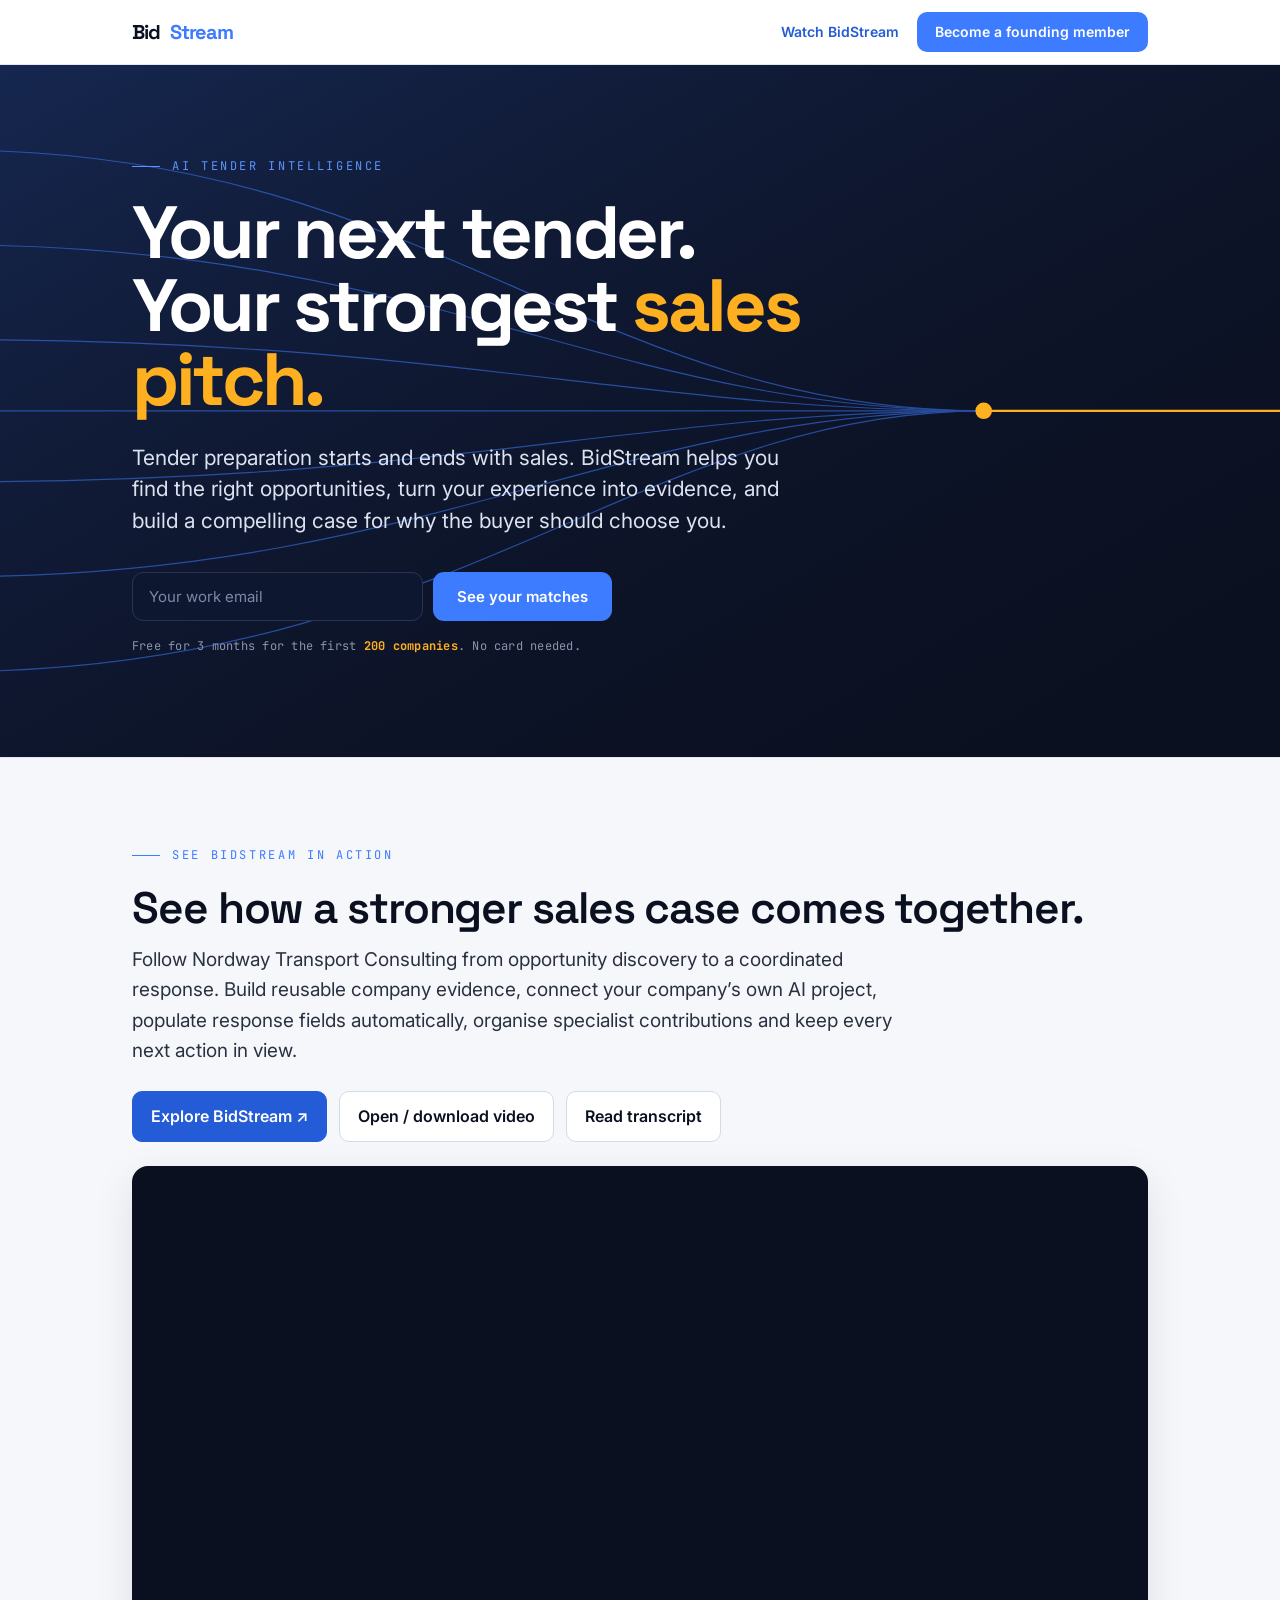
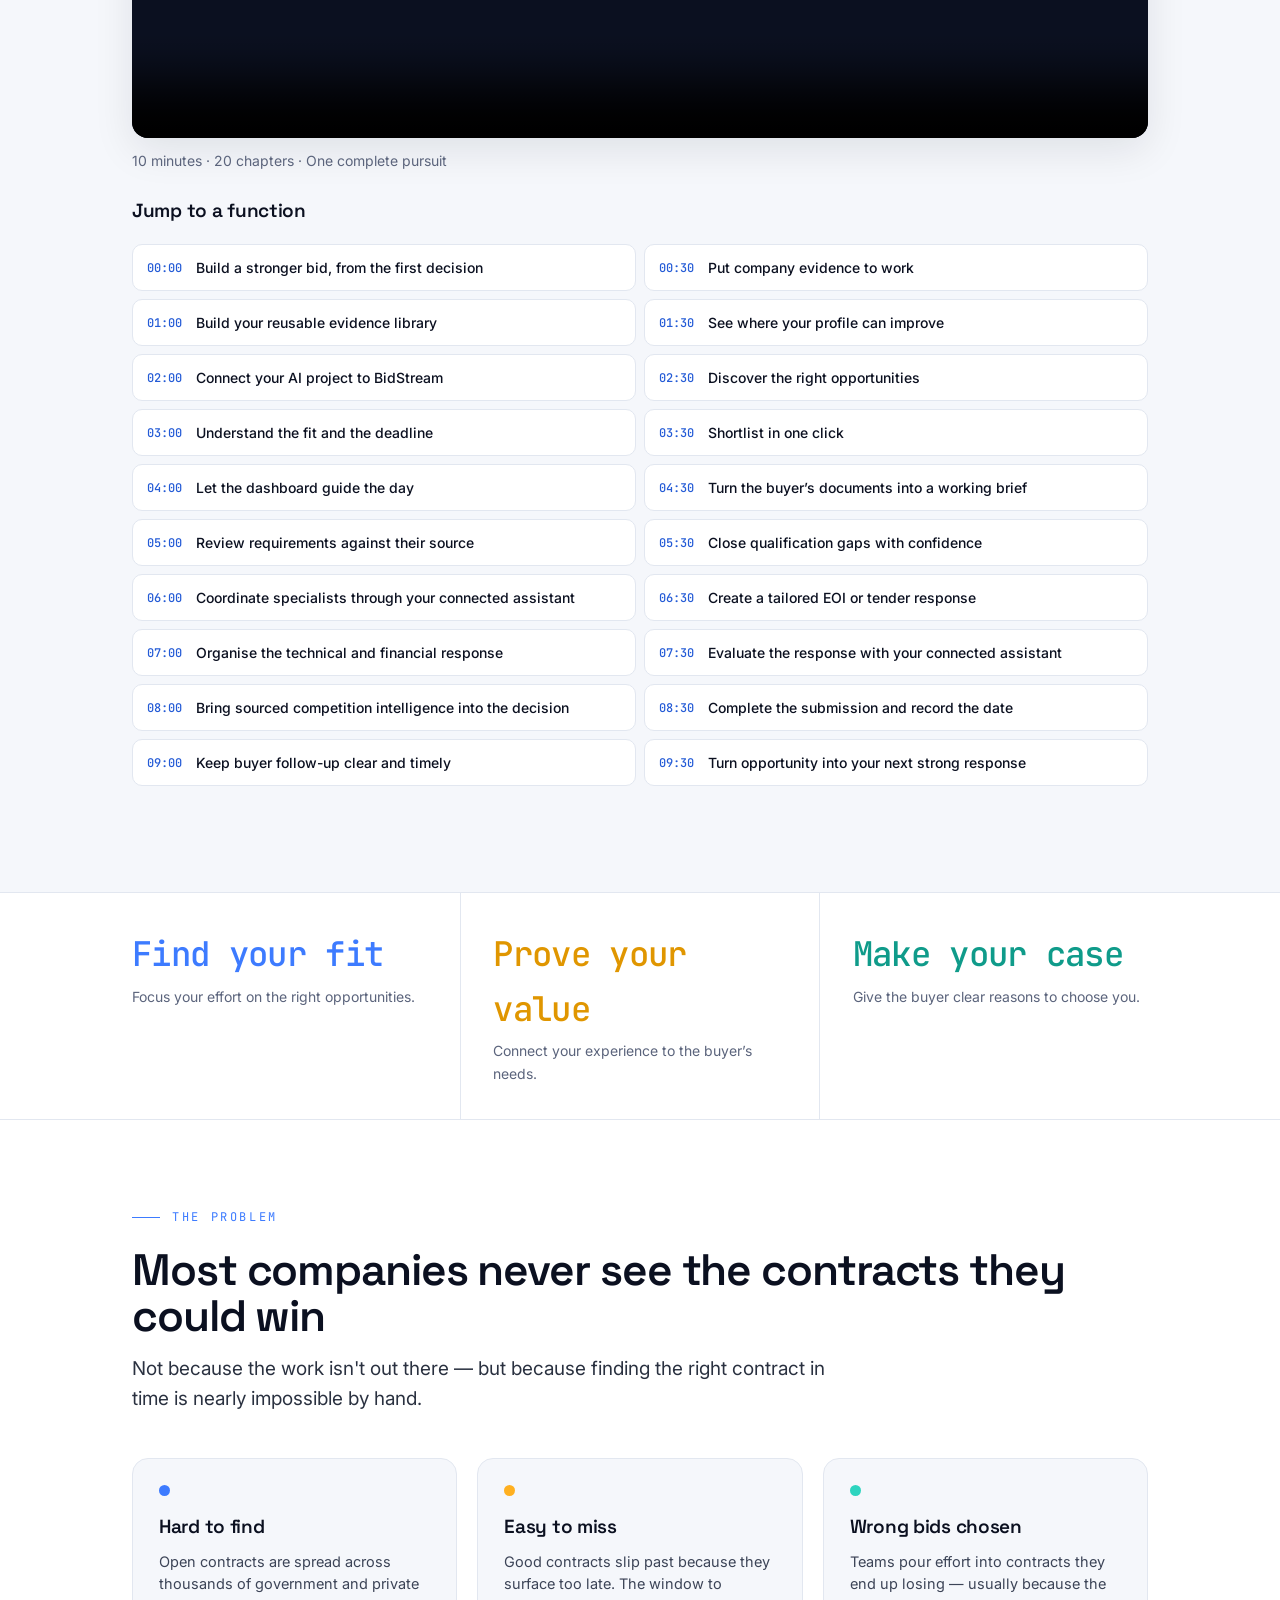
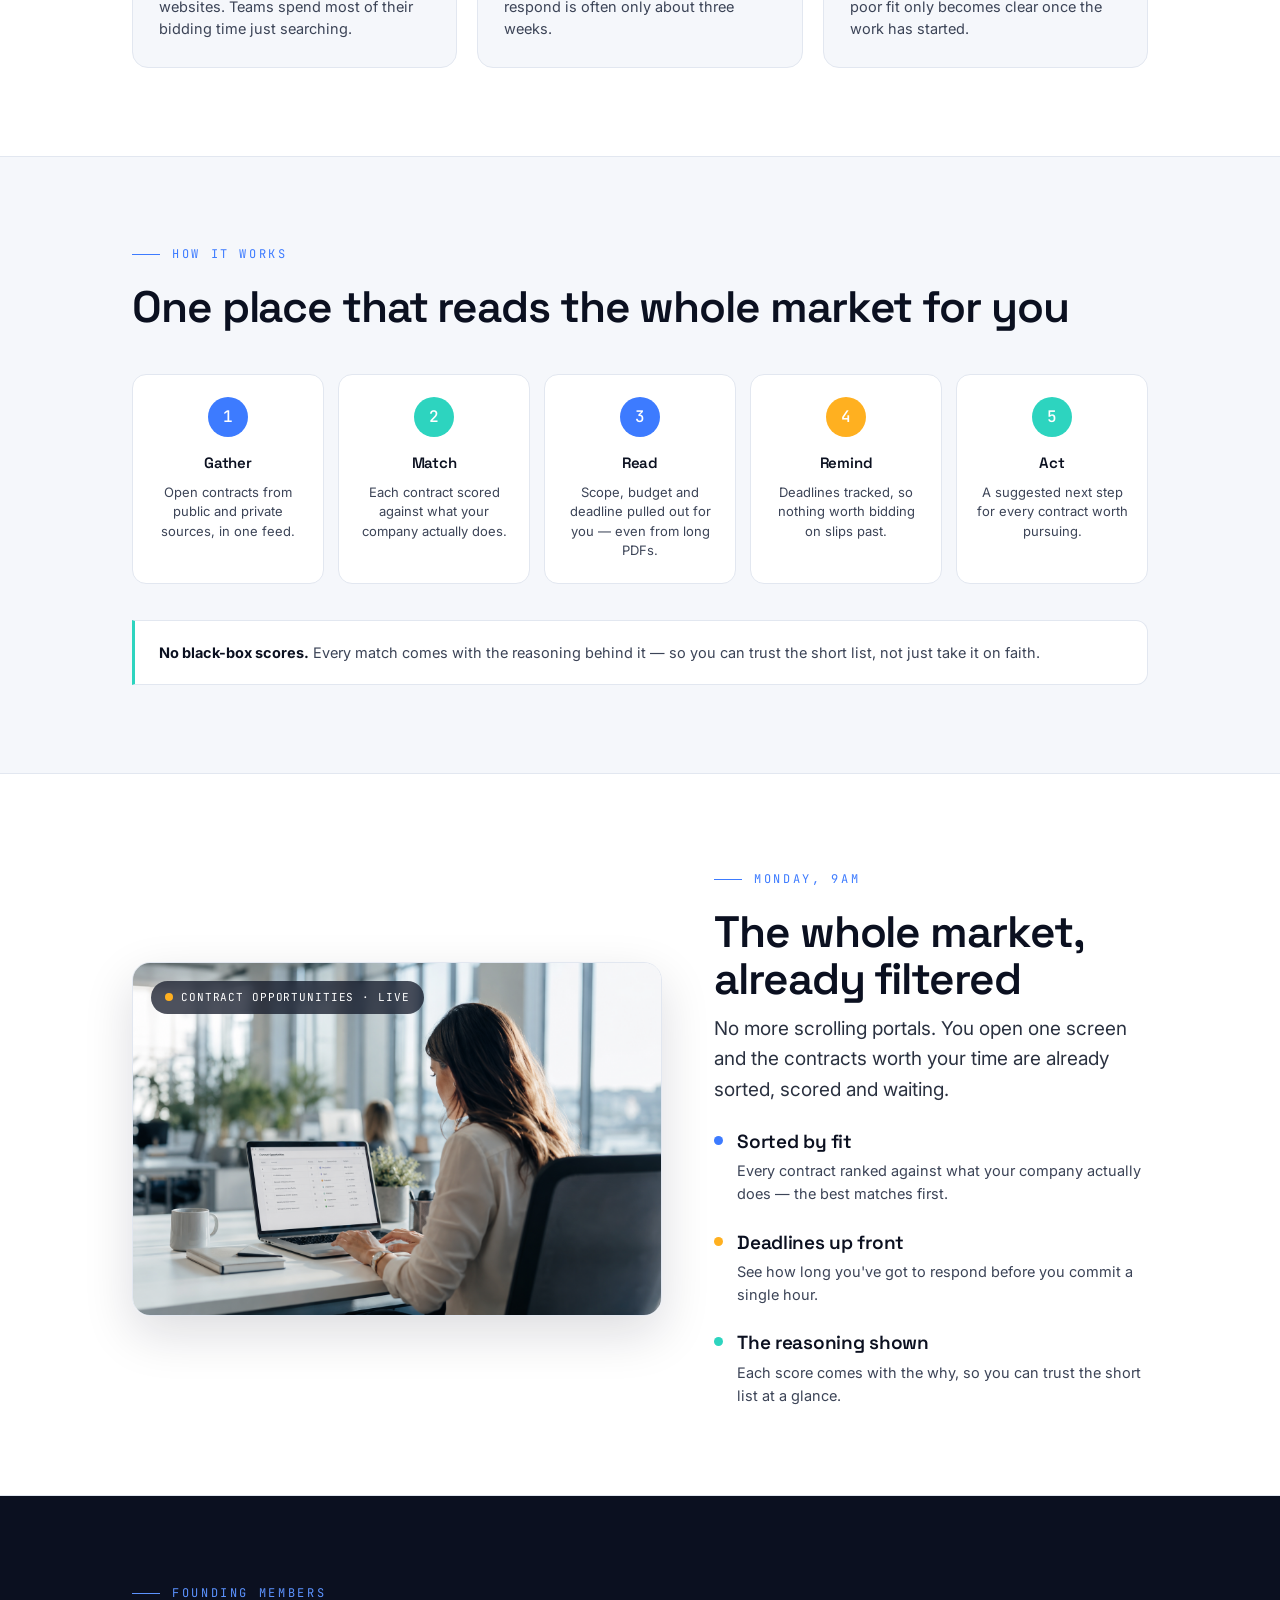
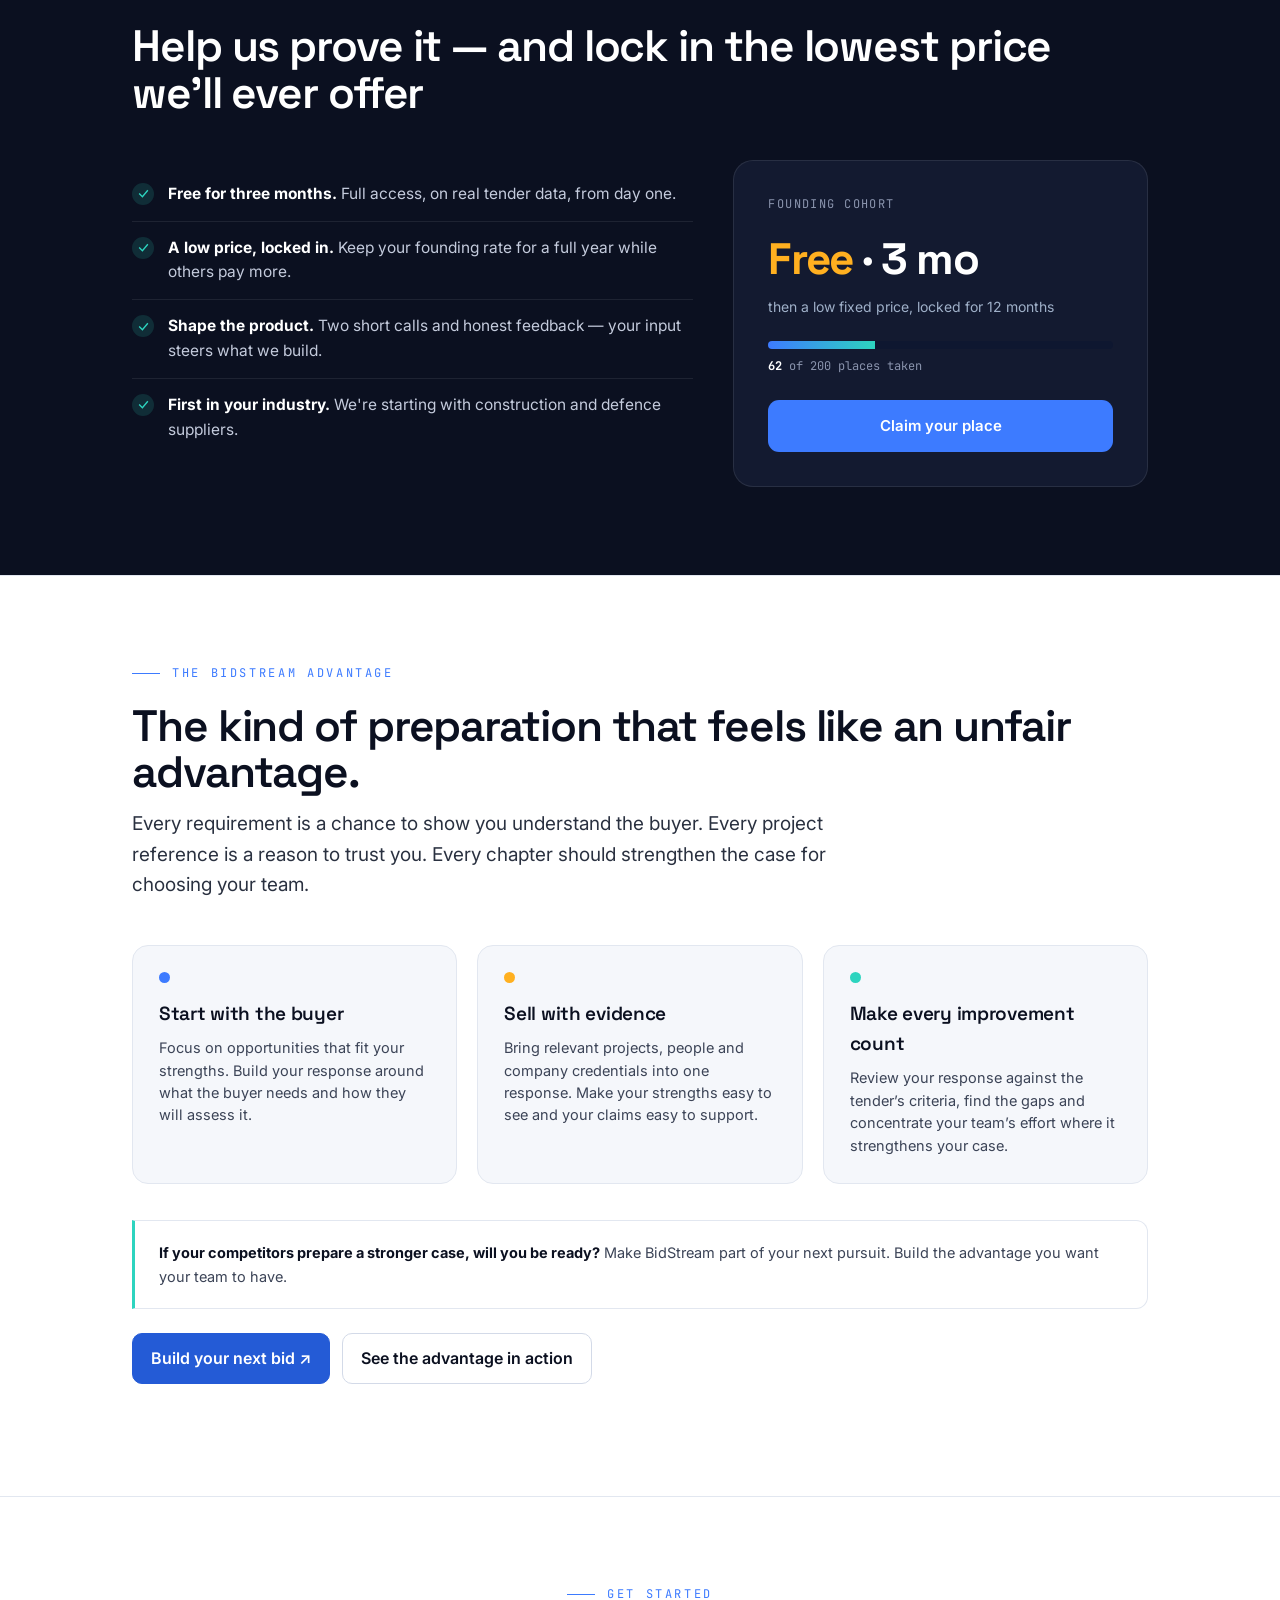
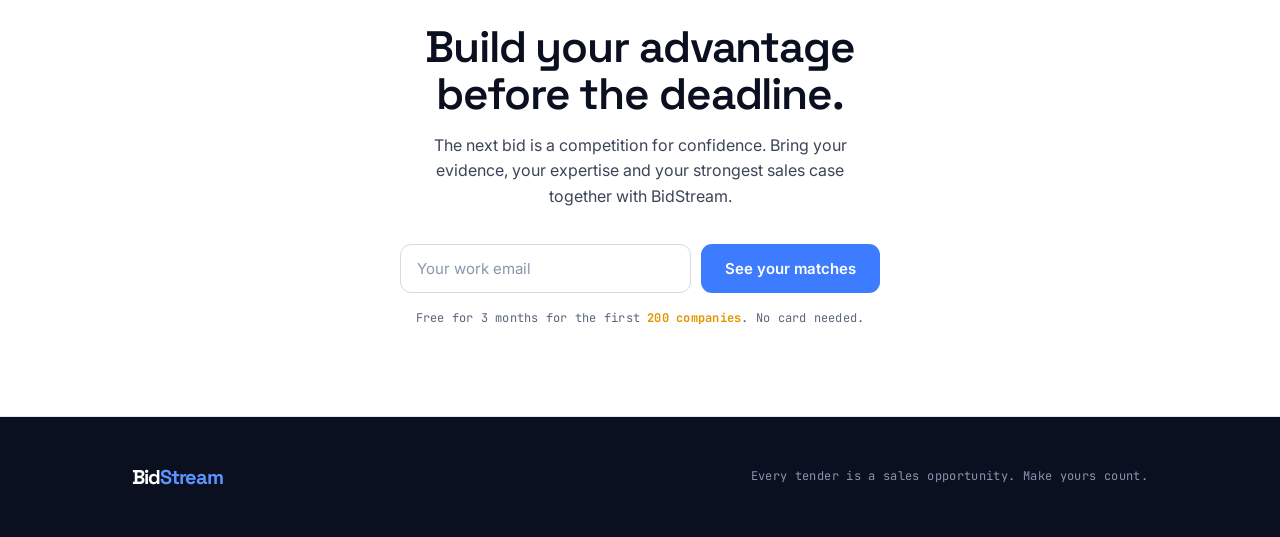
==== index.html @ 2dd8ba50 "Position BidStream around sales-led tender preparation and competitive advantage" ====
<!DOCTYPE html>
<html lang="en">
<head>
<meta charset="UTF-8">
<meta name="viewport" content="width=device-width, initial-scale=1.0">
<title>BidStream — Make your next tender your strongest sales pitch</title>
<meta name="description" content="Tender preparation starts and ends with sales. BidStream connects opportunity discovery, company evidence and response preparation to help you make a stronger case for selection.">
<meta property="og:title" content="Your next tender is your next sales pitch.">
<meta property="og:description" content="Build the advantage before the deadline. Discover the right opportunities and turn your company’s experience into a compelling case for selection with BidStream.">
<meta property="og:type" content="website">
<meta property="og:url" content="https://glimeriastudios.github.io/bidstream-demo/">
<link rel="preconnect" href="https://fonts.googleapis.com">
<link rel="preconnect" href="https://fonts.gstatic.com" crossorigin>
<link href="https://fonts.googleapis.com/css2?family=Space+Grotesk:wght@500;600;700&family=Inter:wght@400;500;600&family=JetBrains+Mono:wght@400;500&display=swap" rel="stylesheet">
<style>
:root{
  --ink:#0B1020; --ink-2:#131A30;
  --signal:#3D7BFF; --signal-bright:#5C93FF;
  --win:#FFB020; --win-deep:#E09600;
  --teal:#2DD4BF; --teal-deep:#0F9B8A;
  --paper:#FFFFFF; --paper-2:#F5F7FB; --paper-3:#EAEEF6;
  --mist:#5B647C; --mist-2:#8A94AD;
  --line:#E2E7F0; --line-strong:#D3DAE8;
  --serif:'Space Grotesk',sans-serif;
  --body:'Inter',sans-serif;
  --mono:'JetBrains Mono',monospace;
}
*{margin:0;padding:0;box-sizing:border-box}
html{scroll-behavior:smooth}
body{background:var(--paper);color:var(--ink);font-family:var(--body);line-height:1.6;-webkit-font-smoothing:antialiased}
::selection{background:var(--signal);color:#fff}
.wrap{max-width:1080px;margin:0 auto;padding:0 32px}
.wordmark{font-family:var(--serif);font-weight:700;letter-spacing:-.055em}
.eyebrow{font-family:var(--mono);font-size:12px;letter-spacing:.22em;text-transform:uppercase;color:var(--signal);margin-bottom:20px;display:flex;align-items:center;gap:12px}
.eyebrow::before{content:"";width:28px;height:1px;background:var(--signal)}
h2{font-family:var(--serif);font-weight:600;font-size:clamp(28px,4vw,44px);line-height:1.05;letter-spacing:-.025em}
h3{font-family:var(--serif);font-weight:600;font-size:19px;letter-spacing:-.015em;margin-bottom:8px}
p{color:#3C4457;font-size:16px}
a{color:var(--signal);text-decoration:none}

/* ---- Nav ---- */
nav{position:sticky;top:0;z-index:50;background:rgba(255,255,255,.82);backdrop-filter:blur(12px);border-bottom:1px solid var(--line)}
nav .wrap{display:flex;align-items:center;justify-content:space-between;height:64px}
nav .logo{display:flex;align-items:center;gap:10px;font-family:var(--serif);font-weight:700;font-size:20px;letter-spacing:-.055em}
nav .logo .b{color:var(--ink)}nav .logo .s{color:var(--signal)}
.navcta{font-family:var(--body);font-weight:600;font-size:14px;background:var(--signal);color:#fff;padding:9px 18px;border-radius:10px;transition:.15s}
.navcta:hover{background:#2f6ae8}

/* ---- Hero ---- */
.hero{background:var(--ink);color:#fff;position:relative;overflow:hidden;border-bottom:1px solid var(--line)}
.hero-svg{position:absolute;inset:0;width:100%;height:100%;z-index:0}
.hero .wrap{position:relative;z-index:2;padding-top:92px;padding-bottom:100px}
.hero .eyebrow{color:var(--signal-bright)}
.hero .eyebrow::before{background:var(--signal-bright)}
.hero h1{font-family:var(--serif);font-weight:700;font-size:clamp(40px,6.4vw,74px);line-height:.99;letter-spacing:-.045em;max-width:15ch}
.hero h1 .amber{color:var(--win)}
.hero .sub{font-size:clamp(17px,2vw,21px);color:#DCE2F0;max-width:52ch;margin-top:26px;line-height:1.5}
.hero-form{display:flex;gap:10px;margin-top:36px;max-width:480px;flex-wrap:wrap}
.hero-form input{flex:1;min-width:220px;font-family:var(--body);font-size:15px;padding:14px 16px;border-radius:11px;border:1px solid #2A3450;background:#0E1730;color:#fff}
.hero-form input::placeholder{color:#7C88A6}
.hero-form input:focus{outline:none;border-color:var(--signal);box-shadow:0 0 0 3px rgba(61,123,255,.25)}
.hero-form button{font-family:var(--body);font-weight:600;font-size:15px;padding:14px 24px;border-radius:11px;border:none;background:var(--signal);color:#fff;cursor:pointer;transition:.15s;white-space:nowrap}
.hero-form button:hover{background:var(--signal-bright)}
.hero-note{font-family:var(--mono);font-size:12px;color:var(--mist-2);margin-top:16px;letter-spacing:.02em}
.hero-note b{color:var(--win)}

/* ---- Stat strip ---- */
.stats{background:var(--paper);border-bottom:1px solid var(--line)}
.stats .wrap{display:grid;grid-template-columns:repeat(3,1fr);gap:1px;padding:0}
.stat{padding:34px 32px}
.stat:nth-child(2){border-left:1px solid var(--line);border-right:1px solid var(--line)}
.stat .n{font-family:var(--mono);font-weight:500;font-size:34px;letter-spacing:-.02em}
.stat:nth-child(1) .n{color:var(--signal)}
.stat:nth-child(2) .n{color:var(--win-deep)}
.stat:nth-child(3) .n{color:var(--teal-deep)}
.stat .l{font-size:14px;color:var(--mist);margin-top:4px}

/* ---- Sections ---- */
section{padding:88px 0;border-bottom:1px solid var(--line)}
.lead{font-size:19px;color:#2A3140;max-width:60ch;margin-top:14px}

/* problem cards */
.grid3{display:grid;grid-template-columns:repeat(3,1fr);gap:20px;margin-top:44px}
.card{background:var(--paper-2);border:1px solid var(--line);border-radius:16px;padding:26px;transition:.18s}
.card:hover{background:#fff;box-shadow:0 8px 30px rgba(11,16,32,.07);transform:translateY(-2px)}
.card .node{width:11px;height:11px;border-radius:50%;margin-bottom:16px}
.card p{font-size:14.5px;line-height:1.55;margin-top:6px}

/* how it works — the stream */
.how{background:var(--paper-2)}
.flow{display:grid;grid-template-columns:repeat(5,1fr);gap:14px;margin-top:44px}
.step{background:#fff;border:1px solid var(--line);border-radius:14px;padding:22px 18px;text-align:center;position:relative}
.step .num{width:40px;height:40px;border-radius:50%;display:flex;align-items:center;justify-content:center;font-family:var(--mono);font-weight:500;font-size:16px;color:#fff;margin:0 auto 14px}
.step p{font-size:13px;line-height:1.5;margin-top:4px}
.how-note{margin-top:36px;background:#fff;border:1px solid var(--line);border-left:3px solid var(--teal);border-radius:0 12px 12px 0;padding:20px 24px}
.how-note b{color:var(--ink)}
.how-note p{font-size:14.5px}

/* showcase — real photo + copy */
.showcase{display:grid;grid-template-columns:1.1fr .9fr;gap:52px;align-items:center;margin-top:8px}
.showcase .shot{position:relative;border-radius:18px;overflow:hidden;box-shadow:0 18px 50px rgba(11,16,32,.14);border:1px solid var(--line)}
.showcase .shot img{display:block;width:100%;height:100%;object-fit:cover}
.showcase .shot .node{position:absolute;top:18px;left:18px;display:flex;align-items:center;gap:8px;background:rgba(11,16,32,.72);backdrop-filter:blur(6px);padding:8px 14px;border-radius:100px}
.showcase .shot .node .dot{width:8px;height:8px;border-radius:50%;background:var(--win)}
.showcase .shot .node span{font-family:var(--mono);font-size:11px;letter-spacing:.08em;color:#fff}
.showcase h2{max-width:14ch}
.showcase .pt{display:flex;gap:14px;margin-top:22px}
.showcase .pt .n{flex-shrink:0;width:9px;height:9px;border-radius:50%;margin-top:9px}
.showcase .pt h3{margin-bottom:2px}
.showcase .pt p{font-size:14.5px}

/* offer — the GTM ask */
.offer{background:var(--ink);color:#fff}
.offer .eyebrow{color:var(--signal-bright)}
.offer .eyebrow::before{background:var(--signal-bright)}
.offer h2{color:#fff}
.offer-grid{display:grid;grid-template-columns:1.15fr .85fr;gap:40px;margin-top:44px;align-items:start}
.offer-list{list-style:none;margin-top:8px}
.offer-list li{display:flex;gap:14px;padding:14px 0;border-bottom:1px solid rgba(255,255,255,.08);font-size:15.5px;color:#C4CBDC}
.offer-list li:last-child{border-bottom:none}
.offer-list .tick{flex-shrink:0;width:22px;height:22px;border-radius:50%;background:rgba(45,212,191,.15);display:flex;align-items:center;justify-content:center;margin-top:1px}
.offer-list .tick svg{width:13px;height:13px;stroke:var(--teal);stroke-width:2.5;fill:none}
.offer-card{background:var(--ink-2);border:1px solid rgba(255,255,255,.09);border-radius:20px;padding:34px}
.offer-card .seats{font-family:var(--mono);font-size:12px;letter-spacing:.12em;text-transform:uppercase;color:var(--mist-2)}
.offer-card .price{font-family:var(--serif);font-weight:700;font-size:44px;letter-spacing:-.03em;margin:10px 0 2px}
.offer-card .price .free{color:var(--win)}
.offer-card .then{font-size:14px;color:#9FB0C8;margin-bottom:22px}
.offer-card .meter{height:8px;border-radius:8px;background:#0E1730;overflow:hidden;margin-bottom:8px}
.offer-card .meter .fill{height:100%;width:31%;background:linear-gradient(90deg,var(--signal),var(--teal))}
.offer-card .meter-l{font-family:var(--mono);font-size:12px;color:var(--mist-2);margin-bottom:24px}
.offer-card .meter-l b{color:#fff}
.offer-card a.btn{display:block;text-align:center;font-family:var(--body);font-weight:600;font-size:15px;background:var(--signal);color:#fff;padding:14px;border-radius:11px;transition:.15s}
.offer-card a.btn:hover{background:var(--signal-bright)}

/* proof */
.proof-grid{display:grid;grid-template-columns:1fr 1fr;gap:20px;margin-top:44px}
.quote{background:var(--paper-2);border:1px solid var(--line);border-radius:16px;padding:28px}
.quote .q{font-family:var(--serif);font-weight:500;font-size:19px;line-height:1.35;letter-spacing:-.015em;color:var(--ink)}
.quote .who{font-family:var(--mono);font-size:11px;letter-spacing:.08em;text-transform:uppercase;color:var(--mist);margin-top:16px}
.proof-tag{display:inline-block;font-family:var(--mono);font-size:11px;letter-spacing:.1em;text-transform:uppercase;color:var(--win-deep);background:rgba(255,176,32,.12);padding:5px 12px;border-radius:100px;margin-bottom:20px}

/* final cta */
.final{text-align:center}
.final h2{max-width:18ch;margin:0 auto}
.final p{max-width:46ch;margin:16px auto 0}
.final .hero-form{margin:34px auto 0;justify-content:center}
.final input{background:#fff;border:1px solid var(--line-strong);color:var(--ink)}
.final input::placeholder{color:var(--mist-2)}

/* footer */
footer{background:var(--ink);color:#fff;padding:44px 0}
footer .wrap{display:flex;align-items:center;justify-content:space-between;flex-wrap:wrap;gap:16px}
footer .logo{font-family:var(--serif);font-weight:700;font-size:20px;letter-spacing:-.055em}
footer .logo .b{color:#fff}footer .logo .s{color:var(--signal-bright)}
footer .fn{font-family:var(--mono);font-size:12px;color:var(--mist-2);letter-spacing:.03em}

.ok{display:none;font-family:var(--mono);font-size:13px;color:var(--teal);margin-top:14px}
.ok.show{display:block}

@media(max-width:820px){
  .stats .wrap,.grid3,.flow,.offer-grid,.proof-grid,.showcase{grid-template-columns:1fr}
  .showcase{gap:28px}
  .stat:nth-child(2){border-left:none;border-right:none;border-top:1px solid var(--line);border-bottom:1px solid var(--line)}
  .flow{gap:10px}
  section{padding:60px 0}
  .hero .wrap{padding-top:64px;padding-bottom:72px}
}
@media(prefers-reduced-motion:reduce){*{animation:none!important;transition:none!important}.flowline{stroke-dashoffset:0!important}}
</style>
<link rel="stylesheet" href="tutorial.css">
</head>
<body>

<nav>
  <div class="wrap">
    <div class="logo"><span class="b">Bid</span><span class="s">Stream</span></div>
    <div class="tutorial-nav"><a class="tour-link" href="#walkthrough">Watch BidStream</a><a href="#offer" class="navcta">Become a founding member</a></div>
  </div>
</nav>

<!-- ===== HERO ===== -->
<header class="hero">
  <svg class="hero-svg" viewBox="0 0 1080 620" preserveAspectRatio="xMidYMid slice" aria-hidden="true">
    <defs>
      <linearGradient id="hg" x1="0" y1="0" x2="1" y2="1">
        <stop offset="0" stop-color="#3D7BFF" stop-opacity="0.22"/>
        <stop offset="1" stop-color="#0B1020" stop-opacity="0"/>
      </linearGradient>
    </defs>
    <rect width="1080" height="620" fill="url(#hg)"/>
    <g stroke="#3D7BFF" stroke-width="1" fill="none" opacity="0.55">
      <path class="flowline" d="M-40 90 C 360 90, 500 310, 830 310"/>
      <path class="flowline" d="M-40 170 C 360 170, 520 310, 830 310"/>
      <path class="flowline" d="M-40 250 C 380 250, 540 310, 830 310"/>
      <path class="flowline" d="M-40 310 C 360 310, 540 310, 830 310"/>
      <path class="flowline" d="M-40 370 C 380 370, 540 310, 830 310"/>
      <path class="flowline" d="M-40 450 C 360 450, 520 310, 830 310"/>
      <path class="flowline" d="M-40 530 C 380 530, 540 310, 830 310"/>
    </g>
    <line x1="836" y1="310" x2="1120" y2="310" stroke="#FFB020" stroke-width="2"/>
    <circle class="winnode" cx="830" cy="310" r="7" fill="#FFB020"/>
  </svg>
  <div class="wrap">
    <div class="eyebrow">AI Tender Intelligence</div>
    <h1>Your next tender.<br>Your strongest <span class="amber">sales pitch.</span></h1>
    <p class="sub">Tender preparation starts and ends with sales. BidStream helps you find the right opportunities, turn your experience into evidence, and build a compelling case for why the buyer should choose you.</p>
    <form class="hero-form" id="form1">
      <input type="email" placeholder="Your work email" aria-label="Work email" required>
      <button type="submit">See your matches</button>
    </form>
    <div class="hero-note">Free for 3 months for the first <b>200 companies</b>. No card needed.</div>
    <div class="ok" id="ok1">Thanks — we'll be in touch about your founding-member access.</div>
  </div>
</header>

<!-- ===== COMPLETE PRODUCT WALKTHROUGH ===== -->
<section class="tutorial-section" id="walkthrough" aria-labelledby="tutorial-title">
  <div class="wrap">
    <div class="eyebrow">See BidStream in action</div>
    <h2 id="tutorial-title">See how a stronger sales case comes together.</h2>
    <p class="lead">Follow Nordway Transport Consulting from opportunity discovery to a coordinated response. Build reusable company evidence, connect your company’s own AI project, populate response fields automatically, organise specialist contributions and keep every next action in view.</p>
    <div class="tutorial-actions">
      <a class="primary" href="https://bidstream-tender-intelligence.adam489451.chatgpt.site/" target="_blank" rel="noopener">Explore BidStream ↗</a>
      <a href="https://bidstream-tender-intelligence.adam489451.chatgpt.site/tutorial/bidstream-connected-workflow.mp4" target="_blank" rel="noopener">Open / download video</a>
      <a href="assets/tutorial/transcript.txt">Read transcript</a>
    </div>
    <video id="bidstream-tutorial" class="tutorial-player" controls playsinline preload="metadata" poster="https://bidstream-tender-intelligence.adam489451.chatgpt.site/tutorial/sales-poster.jpg" aria-label="BidStream complete ten-minute product walkthrough">
      <source src="https://bidstream-tender-intelligence.adam489451.chatgpt.site/api/tutorial-video?v=connected-v9" type="video/mp4">
      <track kind="captions" src="assets/tutorial/captions.vtt" srclang="en" label="English captions">
      Your browser does not support this video. Use the download or transcript links above.
    </video>
    <p class="tutorial-meta">10 minutes · 20 chapters · One complete pursuit</p>
    <p id="tutorial-status" role="status" aria-live="polite"></p>
    <h3>Jump to a function</h3>
    <div class="tutorial-chapters" aria-label="Video chapters"><button type="button" data-tutorial-time="0"><time>00:00</time><span>Build a stronger bid, from the first decision</span></button>
<button type="button" data-tutorial-time="30"><time>00:30</time><span>Put company evidence to work</span></button>
<button type="button" data-tutorial-time="60"><time>01:00</time><span>Build your reusable evidence library</span></button>
<button type="button" data-tutorial-time="90"><time>01:30</time><span>See where your profile can improve</span></button>
<button type="button" data-tutorial-time="120"><time>02:00</time><span>Connect your AI project to BidStream</span></button>
<button type="button" data-tutorial-time="150"><time>02:30</time><span>Discover the right opportunities</span></button>
<button type="button" data-tutorial-time="180"><time>03:00</time><span>Understand the fit and the deadline</span></button>
<button type="button" data-tutorial-time="210"><time>03:30</time><span>Shortlist in one click</span></button>
<button type="button" data-tutorial-time="240"><time>04:00</time><span>Let the dashboard guide the day</span></button>
<button type="button" data-tutorial-time="270"><time>04:30</time><span>Turn the buyer’s documents into a working brief</span></button>
<button type="button" data-tutorial-time="300"><time>05:00</time><span>Review requirements against their source</span></button>
<button type="button" data-tutorial-time="330"><time>05:30</time><span>Close qualification gaps with confidence</span></button>
<button type="button" data-tutorial-time="360"><time>06:00</time><span>Coordinate specialists through your connected assistant</span></button>
<button type="button" data-tutorial-time="390"><time>06:30</time><span>Create a tailored EOI or tender response</span></button>
<button type="button" data-tutorial-time="420"><time>07:00</time><span>Organise the technical and financial response</span></button>
<button type="button" data-tutorial-time="450"><time>07:30</time><span>Evaluate the response with your connected assistant</span></button>
<button type="button" data-tutorial-time="480"><time>08:00</time><span>Bring sourced competition intelligence into the decision</span></button>
<button type="button" data-tutorial-time="510"><time>08:30</time><span>Complete the submission and record the date</span></button>
<button type="button" data-tutorial-time="540"><time>09:00</time><span>Keep buyer follow-up clear and timely</span></button>
<button type="button" data-tutorial-time="570"><time>09:30</time><span>Turn opportunity into your next strong response</span></button></div>
    
  </div>
</section>

<!-- ===== STATS ===== -->
<div class="stats">
  <div class="wrap">
    <div class="stat"><div class="n">Find your fit</div><div class="l">Focus your effort on the right opportunities.</div></div>
    <div class="stat"><div class="n">Prove your value</div><div class="l">Connect your experience to the buyer’s needs.</div></div>
    <div class="stat"><div class="n">Make your case</div><div class="l">Give the buyer clear reasons to choose you.</div></div>
  </div>
</div>

<!-- ===== PROBLEM ===== -->
<section>
  <div class="wrap">
    <div class="eyebrow">The problem</div>
    <h2>Most companies never see the contracts they could win</h2>
    <p class="lead">Not because the work isn't out there — but because finding the right contract in time is nearly impossible by hand.</p>
    <div class="grid3">
      <div class="card">
        <div class="node" style="background:var(--signal)"></div>
        <h3>Hard to find</h3>
        <p>Open contracts are spread across thousands of government and private websites. Teams spend most of their bidding time just searching.</p>
      </div>
      <div class="card">
        <div class="node" style="background:var(--win)"></div>
        <h3>Easy to miss</h3>
        <p>Good contracts slip past because they surface too late. The window to respond is often only about three weeks.</p>
      </div>
      <div class="card">
        <div class="node" style="background:var(--teal)"></div>
        <h3>Wrong bids chosen</h3>
        <p>Teams pour effort into contracts they end up losing — usually because the poor fit only becomes clear once the work has started.</p>
      </div>
    </div>
  </div>
</section>

<!-- ===== HOW IT WORKS ===== -->
<section class="how">
  <div class="wrap">
    <div class="eyebrow">How it works</div>
    <h2>One place that reads the whole market for you</h2>
    <div class="flow">
      <div class="step"><div class="num" style="background:var(--signal)">1</div><h3 style="font-size:15px">Gather</h3><p>Open contracts from public and private sources, in one feed.</p></div>
      <div class="step"><div class="num" style="background:var(--teal)">2</div><h3 style="font-size:15px">Match</h3><p>Each contract scored against what your company actually does.</p></div>
      <div class="step"><div class="num" style="background:var(--signal)">3</div><h3 style="font-size:15px">Read</h3><p>Scope, budget and deadline pulled out for you — even from long PDFs.</p></div>
      <div class="step"><div class="num" style="background:var(--win)">4</div><h3 style="font-size:15px">Remind</h3><p>Deadlines tracked, so nothing worth bidding on slips past.</p></div>
      <div class="step"><div class="num" style="background:var(--teal)">5</div><h3 style="font-size:15px">Act</h3><p>A suggested next step for every contract worth pursuing.</p></div>
    </div>
    <div class="how-note">
      <p><b>No black-box scores.</b> Every match comes with the reasoning behind it — so you can trust the short list, not just take it on faith.</p>
    </div>
  </div>
</section>

<!-- ===== SHOWCASE (real photo) ===== -->
<section>
  <div class="wrap">
    <div class="showcase">
      <div class="shot">
        <img src="office.png" alt="A bid manager reviewing a filtered list of contract opportunities on her laptop in a bright office">
        <div class="node"><span class="dot"></span><span>CONTRACT OPPORTUNITIES · LIVE</span></div>
      </div>
      <div>
        <div class="eyebrow">Monday, 9am</div>
        <h2>The whole market, already filtered</h2>
        <p class="lead" style="margin-top:12px">No more scrolling portals. You open one screen and the contracts worth your time are already sorted, scored and waiting.</p>
        <div class="pt"><span class="n" style="background:var(--signal)"></span><div><h3>Sorted by fit</h3><p>Every contract ranked against what your company actually does — the best matches first.</p></div></div>
        <div class="pt"><span class="n" style="background:var(--win)"></span><div><h3>Deadlines up front</h3><p>See how long you've got to respond before you commit a single hour.</p></div></div>
        <div class="pt"><span class="n" style="background:var(--teal)"></span><div><h3>The reasoning shown</h3><p>Each score comes with the why, so you can trust the short list at a glance.</p></div></div>
      </div>
    </div>
  </div>
</section>

<!-- ===== OFFER (the GTM ask) ===== -->
<section class="offer" id="offer">
  <div class="wrap">
    <div class="eyebrow">Founding members</div>
    <h2>Help us prove it — and lock in the lowest price we'll ever offer</h2>
    <div class="offer-grid">
      <div>
        <ul class="offer-list">
          <li><span class="tick"><svg viewBox="0 0 24 24"><polyline points="4 12 10 18 20 6"/></svg></span><span><b style="color:#fff">Free for three months.</b> Full access, on real tender data, from day one.</span></li>
          <li><span class="tick"><svg viewBox="0 0 24 24"><polyline points="4 12 10 18 20 6"/></svg></span><span><b style="color:#fff">A low price, locked in.</b> Keep your founding rate for a full year while others pay more.</span></li>
          <li><span class="tick"><svg viewBox="0 0 24 24"><polyline points="4 12 10 18 20 6"/></svg></span><span><b style="color:#fff">Shape the product.</b> Two short calls and honest feedback — your input steers what we build.</span></li>
          <li><span class="tick"><svg viewBox="0 0 24 24"><polyline points="4 12 10 18 20 6"/></svg></span><span><b style="color:#fff">First in your industry.</b> We're starting with construction and defence suppliers.</span></li>
        </ul>
      </div>
      <div class="offer-card">
        <div class="seats">Founding cohort</div>
        <div class="price"><span class="free">Free</span> · 3 mo</div>
        <div class="then">then a low fixed price, locked for 12 months</div>
        <div class="meter"><div class="fill"></div></div>
        <div class="meter-l"><b>62</b> of 200 places taken</div>
        <a href="#join" class="btn" onclick="document.getElementById('email2').focus()">Claim your place</a>
      </div>
    </div>
  </div>
</section>

<!-- ===== COMPETITIVE ADVANTAGE ===== -->
<section id="advantage" aria-labelledby="advantage-title">
  <div class="wrap">
    <div class="eyebrow">The BidStream advantage</div>
    <h2 id="advantage-title">The kind of preparation that feels like an unfair advantage.</h2>
    <p class="lead">Every requirement is a chance to show you understand the buyer. Every project reference is a reason to trust you. Every chapter should strengthen the case for choosing your team.</p>
    <div class="grid3">
      <div class="card">
        <div class="node" style="background:var(--signal)"></div>
        <h3>Start with the buyer</h3>
        <p>Focus on opportunities that fit your strengths. Build your response around what the buyer needs and how they will assess it.</p>
      </div>
      <div class="card">
        <div class="node" style="background:var(--win)"></div>
        <h3>Sell with evidence</h3>
        <p>Bring relevant projects, people and company credentials into one response. Make your strengths easy to see and your claims easy to support.</p>
      </div>
      <div class="card">
        <div class="node" style="background:var(--teal)"></div>
        <h3>Make every improvement count</h3>
        <p>Review your response against the tender’s criteria, find the gaps and concentrate your team’s effort where it strengthens your case.</p>
      </div>
    </div>
    <div class="how-note">
      <p><b>If your competitors prepare a stronger case, will you be ready?</b> Make BidStream part of your next pursuit. Build the advantage you want your team to have.</p>
    </div>
    <div class="tutorial-actions">
      <a class="primary" href="https://bidstream-tender-intelligence.adam489451.chatgpt.site/" target="_blank" rel="noopener">Build your next bid ↗</a>
      <a href="#walkthrough">See the advantage in action</a>
    </div>
  </div>
</section>

<!-- ===== FINAL CTA ===== -->
<section class="final" id="join">
  <div class="wrap">
    <div class="eyebrow" style="justify-content:center">Get started</div>
    <h2>Build your advantage before the deadline.</h2>
    <p>The next bid is a competition for confidence. Bring your evidence, your expertise and your strongest sales case together with BidStream.</p>
    <form class="hero-form" id="form2">
      <input type="email" id="email2" placeholder="Your work email" aria-label="Work email" required>
      <button type="submit">See your matches</button>
    </form>
    <div class="hero-note" style="color:var(--mist)">Free for 3 months for the first <b style="color:var(--win-deep)">200 companies</b>. No card needed.</div>
    <div class="ok" id="ok2">Thanks — we'll be in touch about your founding-member access.</div>
  </div>
</section>

<footer>
  <div class="wrap">
    <div class="logo"><span class="b">Bid</span><span class="s">Stream</span></div>
    <div class="fn">Every tender is a sales opportunity. Make yours count.</div>
  </div>
</footer>

<script>
// animate convergence lines on load
window.addEventListener('load',()=>{
  document.querySelectorAll('.flowline').forEach((p,i)=>{
    const len=p.getTotalLength();
    p.style.strokeDasharray=len;
    p.style.strokeDashoffset=len;
    p.style.transition='stroke-dashoffset 1.1s cubic-bezier(.22,1,.36,1) '+(i*90)+'ms';
    requestAnimationFrame(()=>{p.style.strokeDashoffset=0;});
  });
  const node=document.querySelector('.winnode');
  if(node){
    node.style.transformOrigin='830px 310px';
    setTimeout(()=>{node.animate([{r:7},{r:12},{r:7}],{duration:600,easing:'ease-out'});},900);
  }
});
// simple client-side form handling (no backend — GTM landing capture stub)
function handle(formId,okId){
  const f=document.getElementById(formId);
  f.addEventListener('submit',e=>{
    e.preventDefault();
    const ok=document.getElementById(okId);
    ok.classList.add('show');
    f.reset();
  });
}
handle('form1','ok1');
handle('form2','ok2');
</script>
<script src="tutorial.js" defer></script>
</body>
</html>
---- tutorial.css ----
.tutorial-section{scroll-margin-top:84px;background:var(--paper-2)}
.tutorial-section .lead{max-width:790px}
.tutorial-actions{display:flex;gap:12px;flex-wrap:wrap;margin:24px 0}
.tutorial-actions a{padding:12px 18px;border-radius:10px;font-weight:600;border:1px solid var(--line-strong);color:var(--ink);background:white}
.tutorial-actions a.primary{background:#245bd6;color:white;border-color:#245bd6}
.tutorial-player{display:block;width:100%;height:auto;aspect-ratio:16/9;background:var(--ink);border-radius:16px;box-shadow:0 12px 40px #0b102018}
.tutorial-meta{color:var(--mist);font-size:14px;margin:12px 0 24px}
.tutorial-chapters{display:grid;grid-template-columns:repeat(2,minmax(0,1fr));gap:8px;margin:18px 0}
.tutorial-chapters button{display:flex;align-items:center;gap:14px;text-align:left;padding:14px;border:1px solid var(--line);border-radius:10px;background:white;font:500 14px var(--body);color:var(--ink);cursor:pointer}
.tutorial-chapters button:hover,.tutorial-chapters button[aria-current=true]{border-color:var(--signal);background:#eaf0ff}
.tutorial-chapters time{font:500 12px var(--mono);color:#245bd6;flex-shrink:0}
.tutorial-section :focus-visible,nav a:focus-visible{outline:3px solid #245bd6;outline-offset:4px}
.tutorial-note{padding:18px 22px;border-left:3px solid var(--win);background:white;font-size:14px;color:var(--mist);margin-top:20px}
.tutorial-nav{display:flex;gap:18px;align-items:center}
.tutorial-nav .tour-link{font-weight:600;color:#245bd6;font-size:14px}
@media(max-width:640px){.tutorial-chapters{grid-template-columns:1fr}.tutorial-nav{gap:10px}.tutorial-nav .navcta{font-size:12px;padding:8px}.tutorial-nav .tour-link{font-size:12px}.tutorial-player{border-radius:8px}}
@media(prefers-reduced-motion:reduce){html{scroll-behavior:auto}}
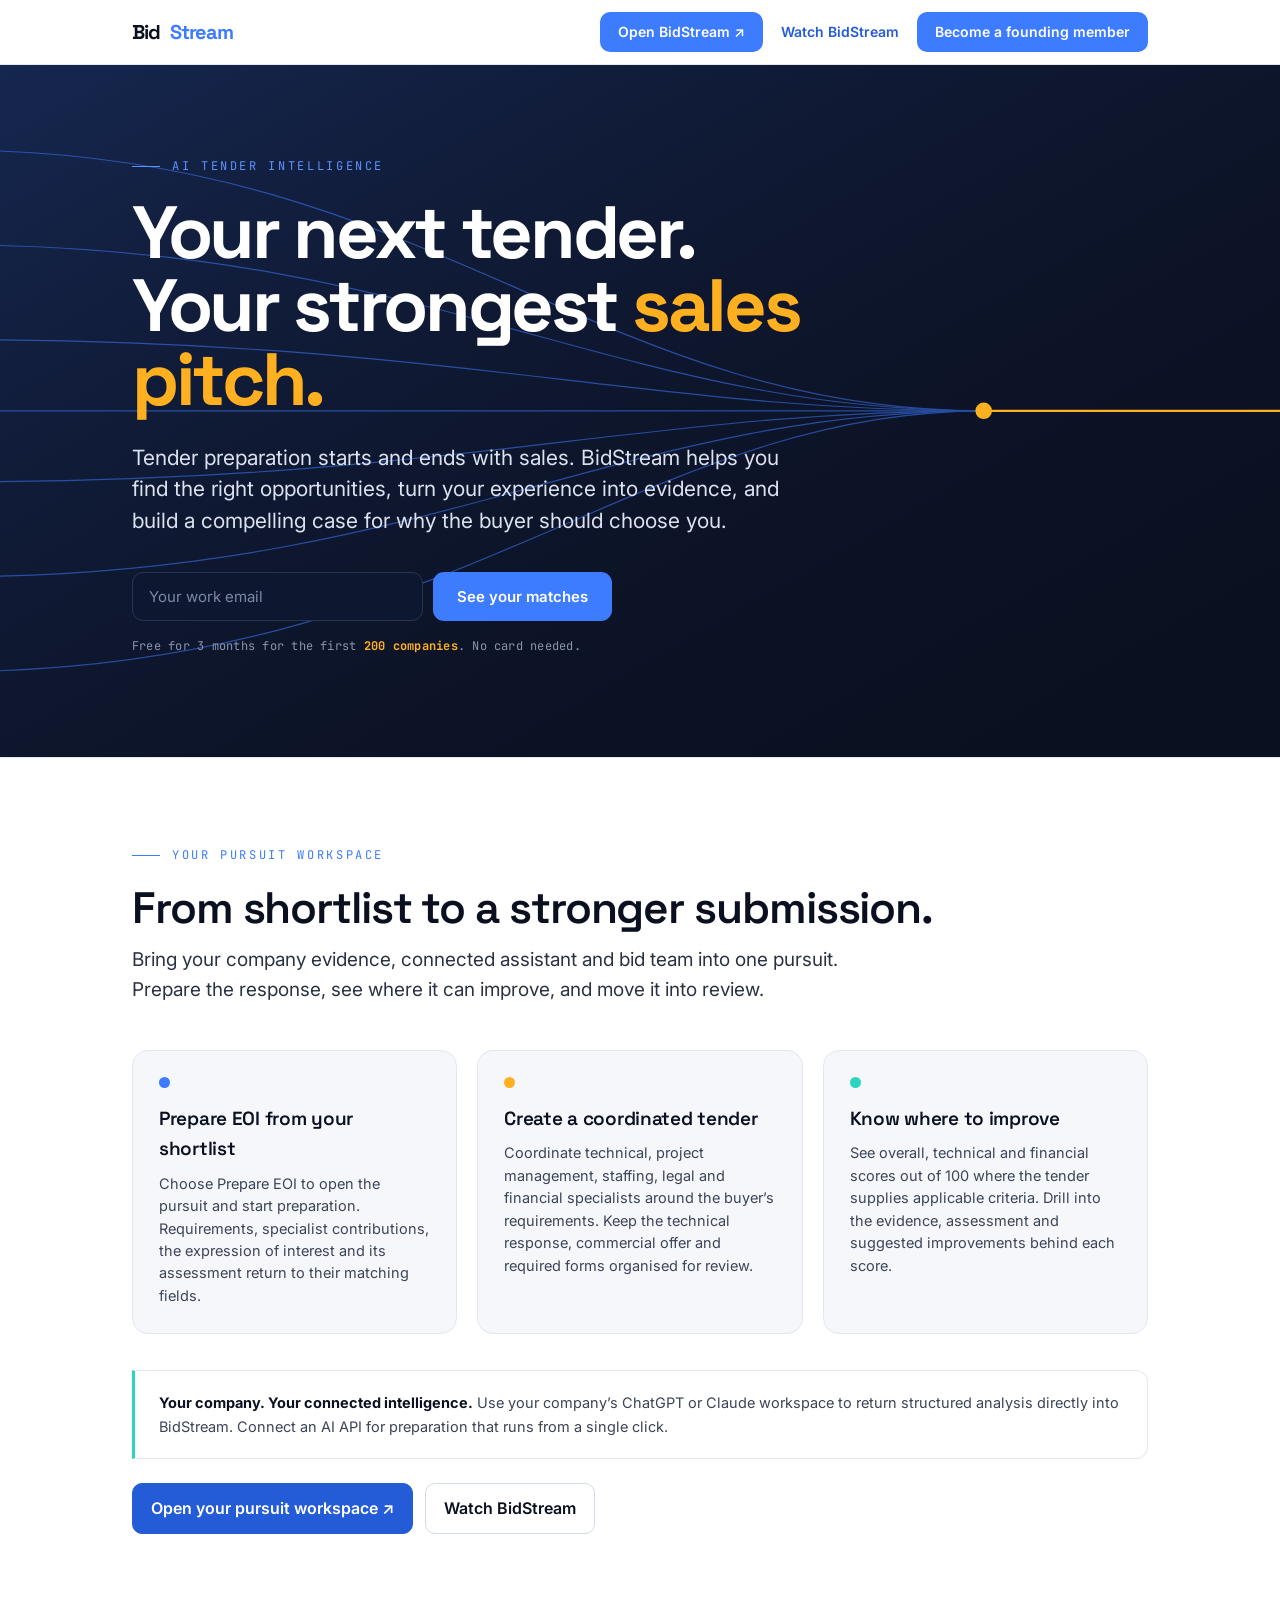
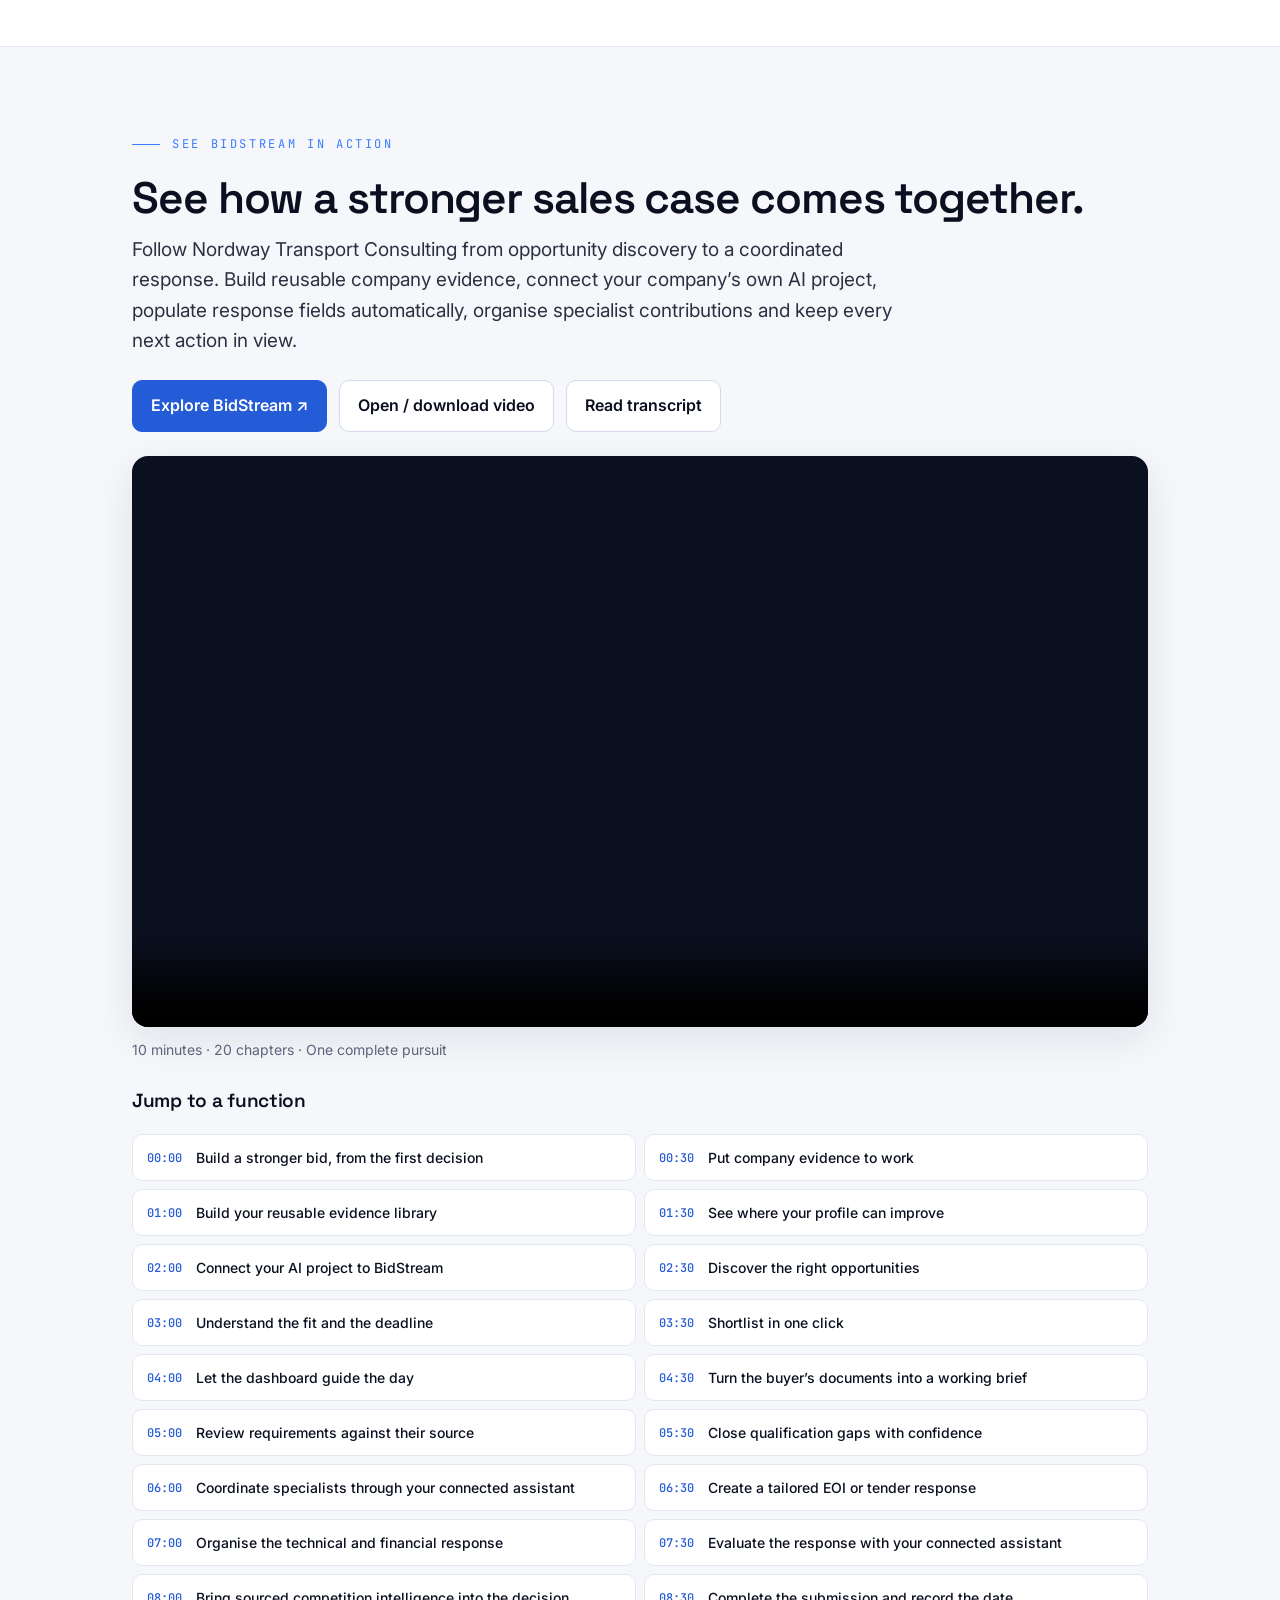
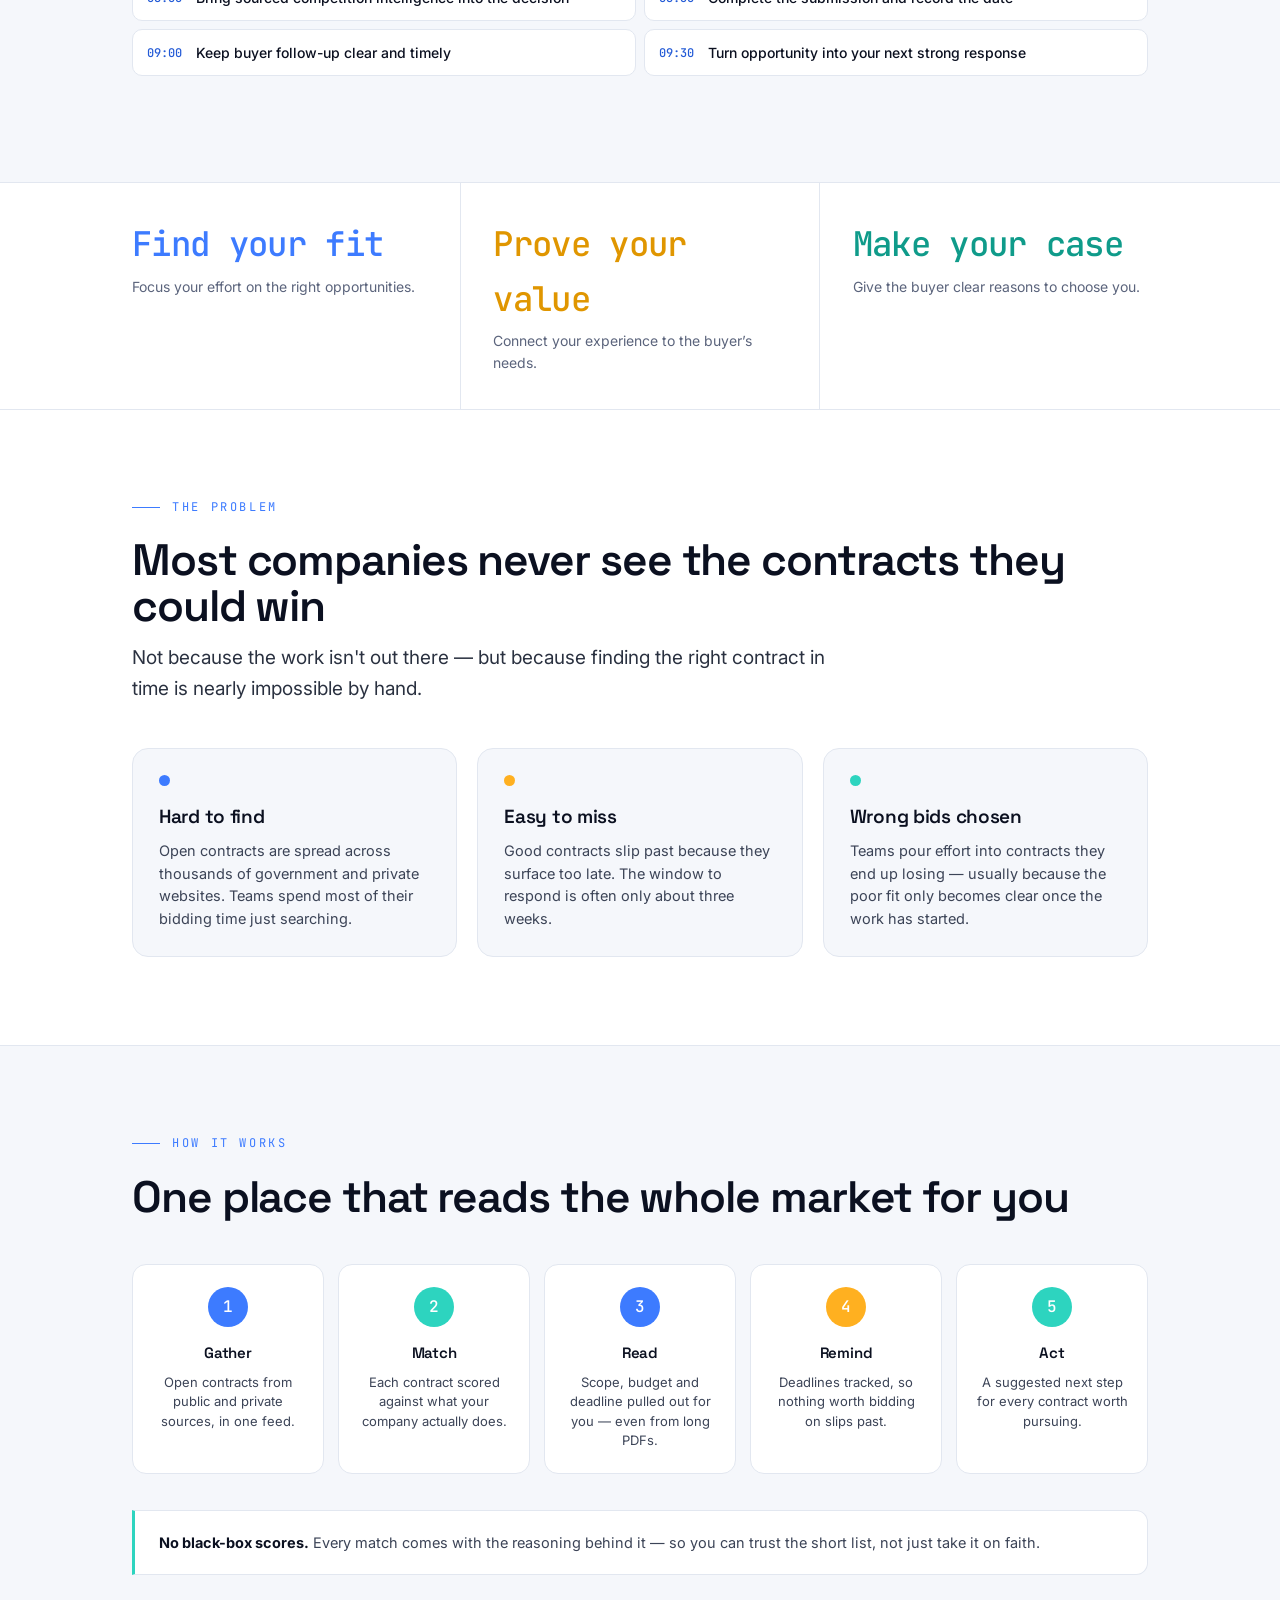
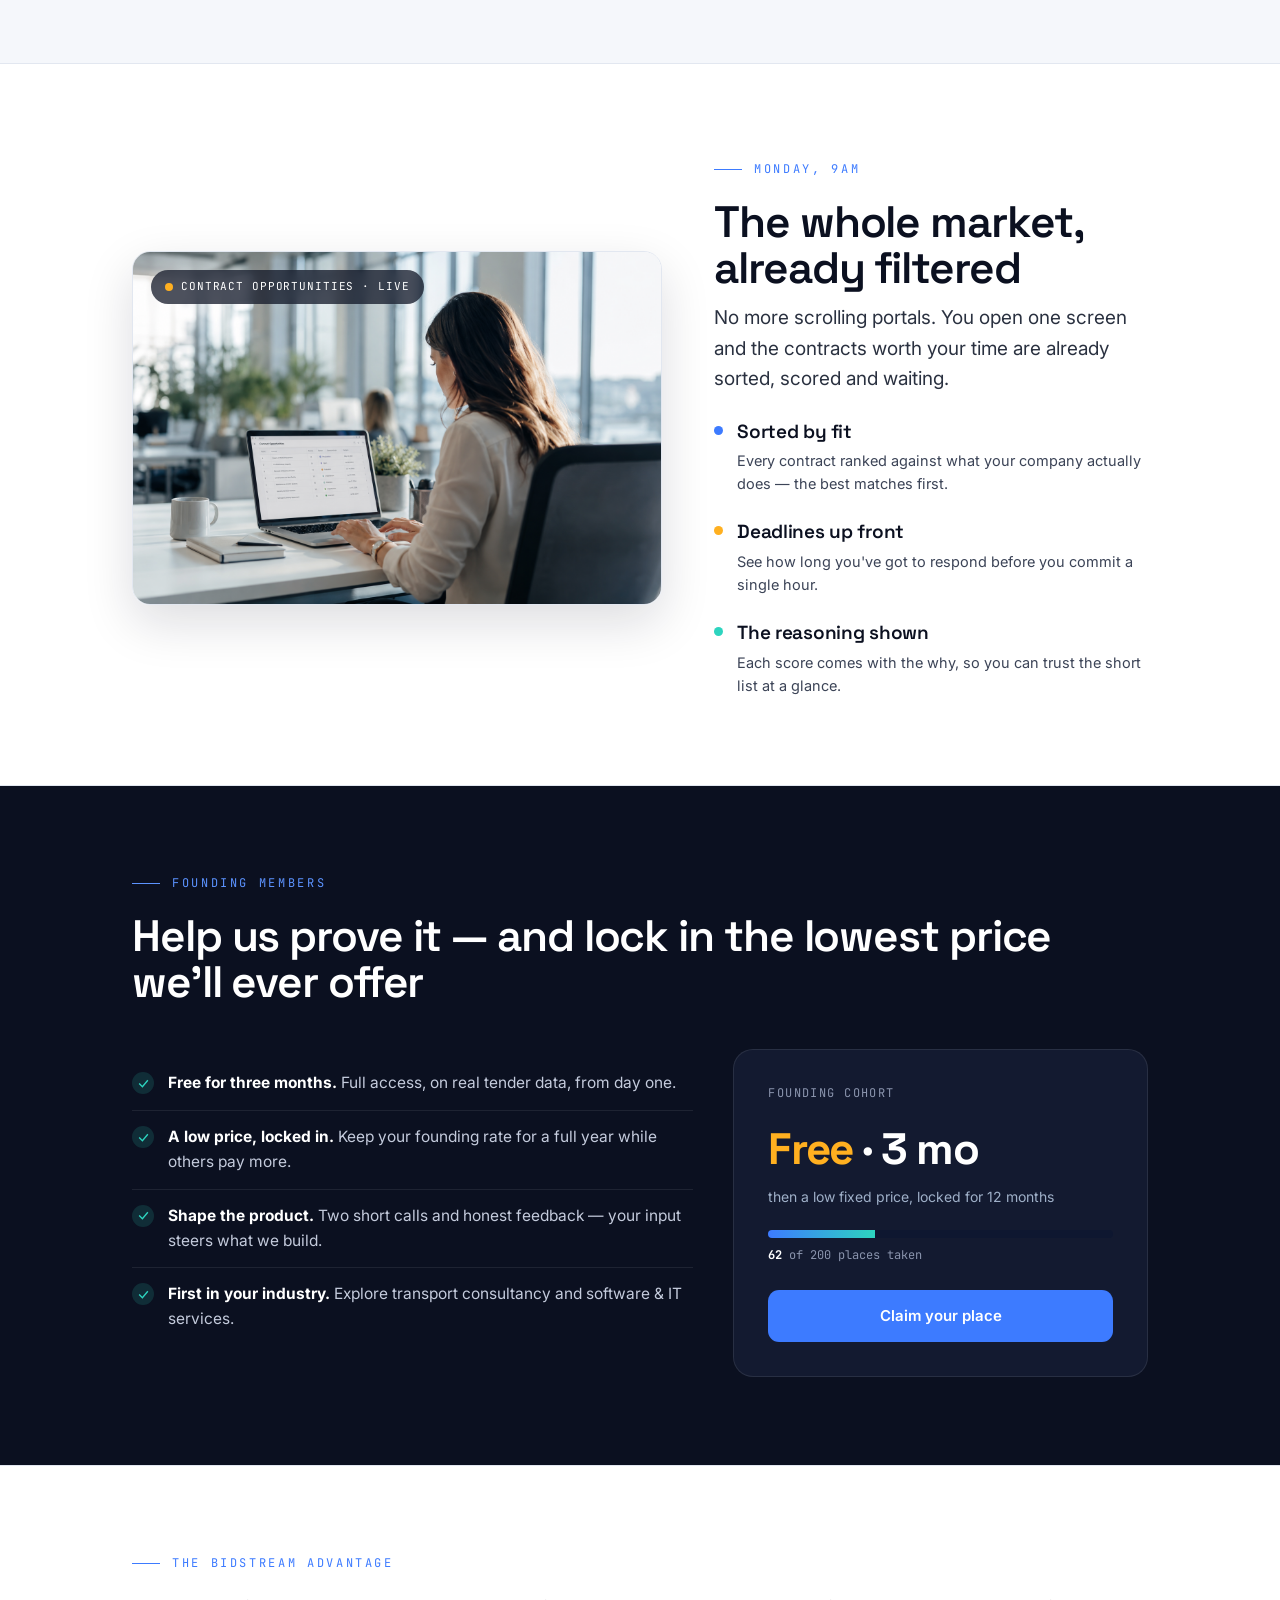
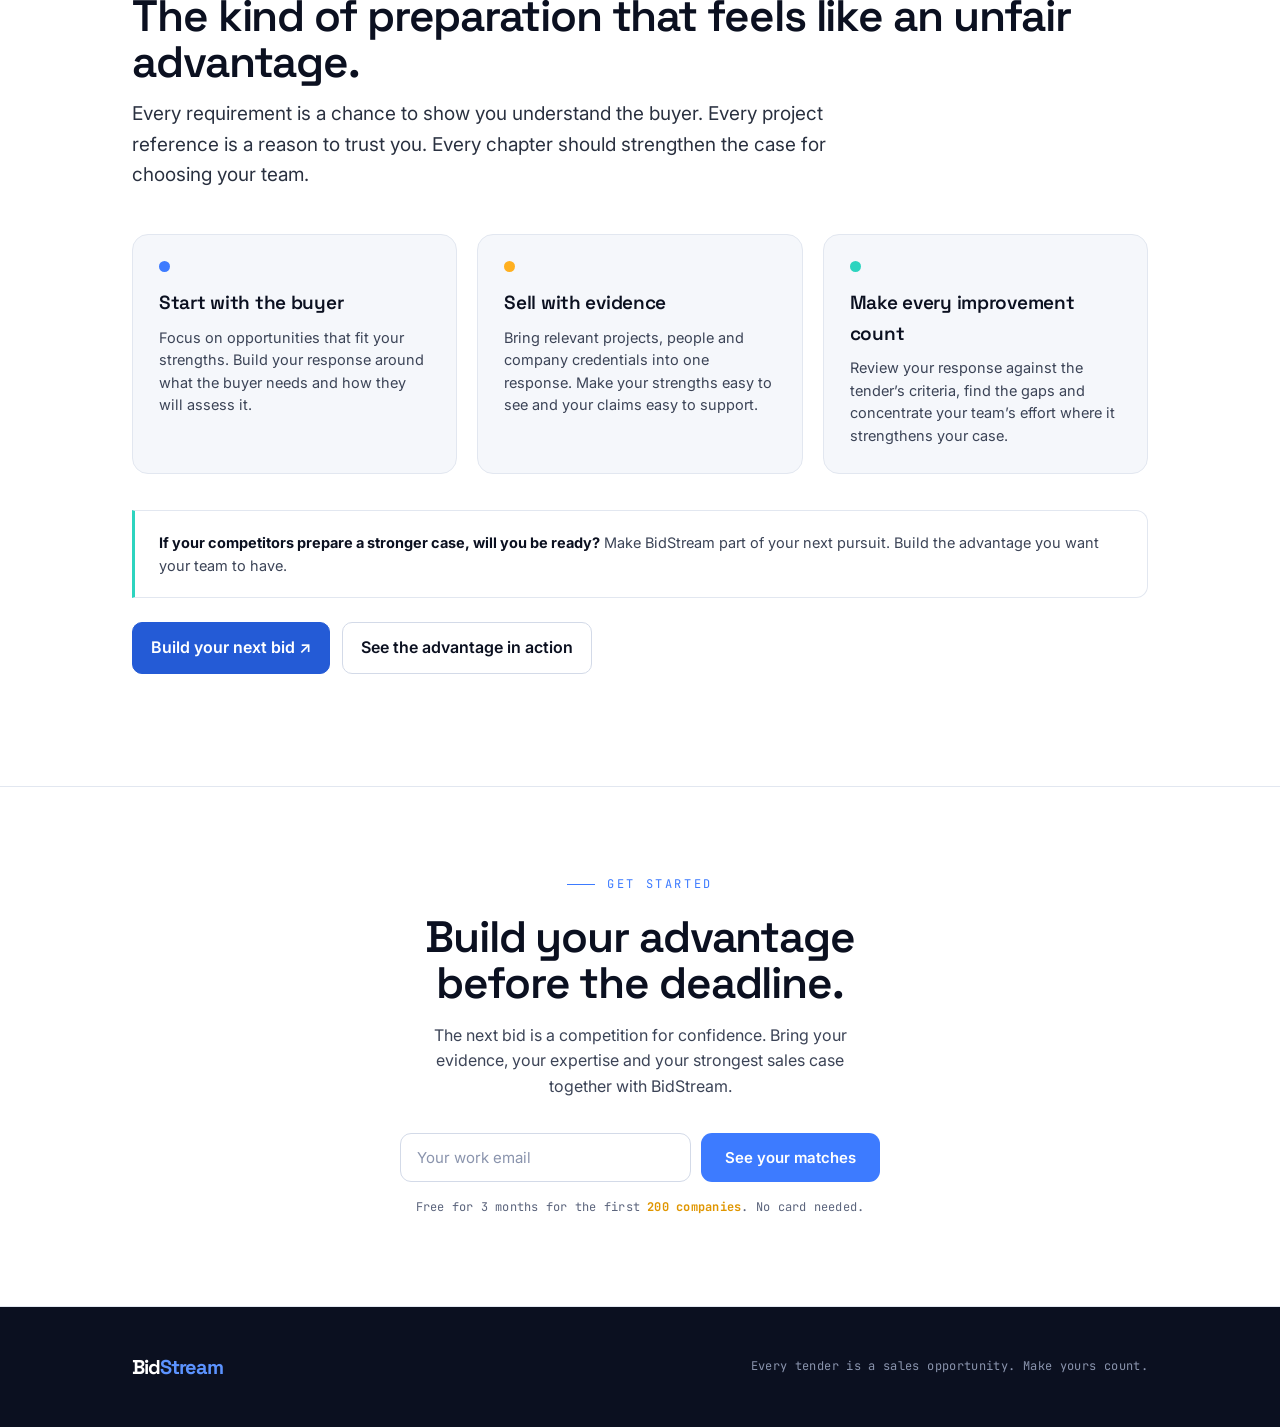
==== commit ef4ebad9: "Publish current BidStream EOI preparation and evaluation workflow on GitHub website" ====
--- a/index.html
+++ b/index.html
@@ -174,7 +174,7 @@
 <nav>
   <div class="wrap">
     <div class="logo"><span class="b">Bid</span><span class="s">Stream</span></div>
-    <div class="tutorial-nav"><a class="tour-link" href="#walkthrough">Watch BidStream</a><a href="#offer" class="navcta">Become a founding member</a></div>
+    <div class="tutorial-nav"><a class="navcta" href="https://bidstream-tender-intelligence.adam489451.chatgpt.site/?v=preparation-v12" target="_blank" rel="noopener">Open BidStream ↗</a><a class="tour-link" href="#walkthrough">Watch BidStream</a><a href="#offer" class="navcta">Become a founding member</a></div>
   </div>
 </nav>
 
@@ -213,6 +213,23 @@
   </div>
 </header>
 
+
+<!-- ===== CURRENT PRODUCT WORKFLOW ===== -->
+<section id="platform" aria-labelledby="platform-title" data-release="preparation-v12">
+  <div class="wrap">
+    <div class="eyebrow">Your pursuit workspace</div>
+    <h2 id="platform-title">From shortlist to a stronger submission.</h2>
+    <p class="lead">Bring your company evidence, connected assistant and bid team into one pursuit. Prepare the response, see where it can improve, and move it into review.</p>
+    <div class="grid3">
+      <article class="card"><div class="node" style="background:var(--signal)"></div><h3>Prepare EOI from your shortlist</h3><p>Choose Prepare EOI to open the pursuit and start preparation. Requirements, specialist contributions, the expression of interest and its assessment return to their matching fields.</p></article>
+      <article class="card"><div class="node" style="background:var(--win)"></div><h3>Create a coordinated tender</h3><p>Coordinate technical, project management, staffing, legal and financial specialists around the buyer’s requirements. Keep the technical response, commercial offer and required forms organised for review.</p></article>
+      <article class="card"><div class="node" style="background:var(--teal)"></div><h3>Know where to improve</h3><p>See overall, technical and financial scores out of 100 where the tender supplies applicable criteria. Drill into the evidence, assessment and suggested improvements behind each score.</p></article>
+    </div>
+    <div class="how-note"><p><b>Your company. Your connected intelligence.</b> Use your company’s ChatGPT or Claude workspace to return structured analysis directly into BidStream. Connect an AI API for preparation that runs from a single click.</p></div>
+    <div class="tutorial-actions"><a class="primary" href="https://bidstream-tender-intelligence.adam489451.chatgpt.site/?v=preparation-v12" target="_blank" rel="noopener">Open your pursuit workspace ↗</a><a href="#walkthrough">Watch BidStream</a></div>
+  </div>
+</section>
+
 <!-- ===== COMPLETE PRODUCT WALKTHROUGH ===== -->
 <section class="tutorial-section" id="walkthrough" aria-labelledby="tutorial-title">
   <div class="wrap">
@@ -220,7 +237,7 @@
     <h2 id="tutorial-title">See how a stronger sales case comes together.</h2>
     <p class="lead">Follow Nordway Transport Consulting from opportunity discovery to a coordinated response. Build reusable company evidence, connect your company’s own AI project, populate response fields automatically, organise specialist contributions and keep every next action in view.</p>
     <div class="tutorial-actions">
-      <a class="primary" href="https://bidstream-tender-intelligence.adam489451.chatgpt.site/" target="_blank" rel="noopener">Explore BidStream ↗</a>
+      <a class="primary" href="https://bidstream-tender-intelligence.adam489451.chatgpt.site/?v=preparation-v12" target="_blank" rel="noopener">Explore BidStream ↗</a>
       <a href="https://bidstream-tender-intelligence.adam489451.chatgpt.site/tutorial/bidstream-connected-workflow.mp4" target="_blank" rel="noopener">Open / download video</a>
       <a href="assets/tutorial/transcript.txt">Read transcript</a>
     </div>
@@ -340,7 +357,7 @@
           <li><span class="tick"><svg viewBox="0 0 24 24"><polyline points="4 12 10 18 20 6"/></svg></span><span><b style="color:#fff">Free for three months.</b> Full access, on real tender data, from day one.</span></li>
           <li><span class="tick"><svg viewBox="0 0 24 24"><polyline points="4 12 10 18 20 6"/></svg></span><span><b style="color:#fff">A low price, locked in.</b> Keep your founding rate for a full year while others pay more.</span></li>
           <li><span class="tick"><svg viewBox="0 0 24 24"><polyline points="4 12 10 18 20 6"/></svg></span><span><b style="color:#fff">Shape the product.</b> Two short calls and honest feedback — your input steers what we build.</span></li>
-          <li><span class="tick"><svg viewBox="0 0 24 24"><polyline points="4 12 10 18 20 6"/></svg></span><span><b style="color:#fff">First in your industry.</b> We're starting with construction and defence suppliers.</span></li>
+          <li><span class="tick"><svg viewBox="0 0 24 24"><polyline points="4 12 10 18 20 6"/></svg></span><span><b style="color:#fff">First in your industry.</b> Explore transport consultancy and software &amp; IT services.</span></li>
         </ul>
       </div>
       <div class="offer-card">
@@ -382,7 +399,7 @@
       <p><b>If your competitors prepare a stronger case, will you be ready?</b> Make BidStream part of your next pursuit. Build the advantage you want your team to have.</p>
     </div>
     <div class="tutorial-actions">
-      <a class="primary" href="https://bidstream-tender-intelligence.adam489451.chatgpt.site/" target="_blank" rel="noopener">Build your next bid ↗</a>
+      <a class="primary" href="https://bidstream-tender-intelligence.adam489451.chatgpt.site/?v=preparation-v12" target="_blank" rel="noopener">Build your next bid ↗</a>
       <a href="#walkthrough">See the advantage in action</a>
     </div>
   </div>
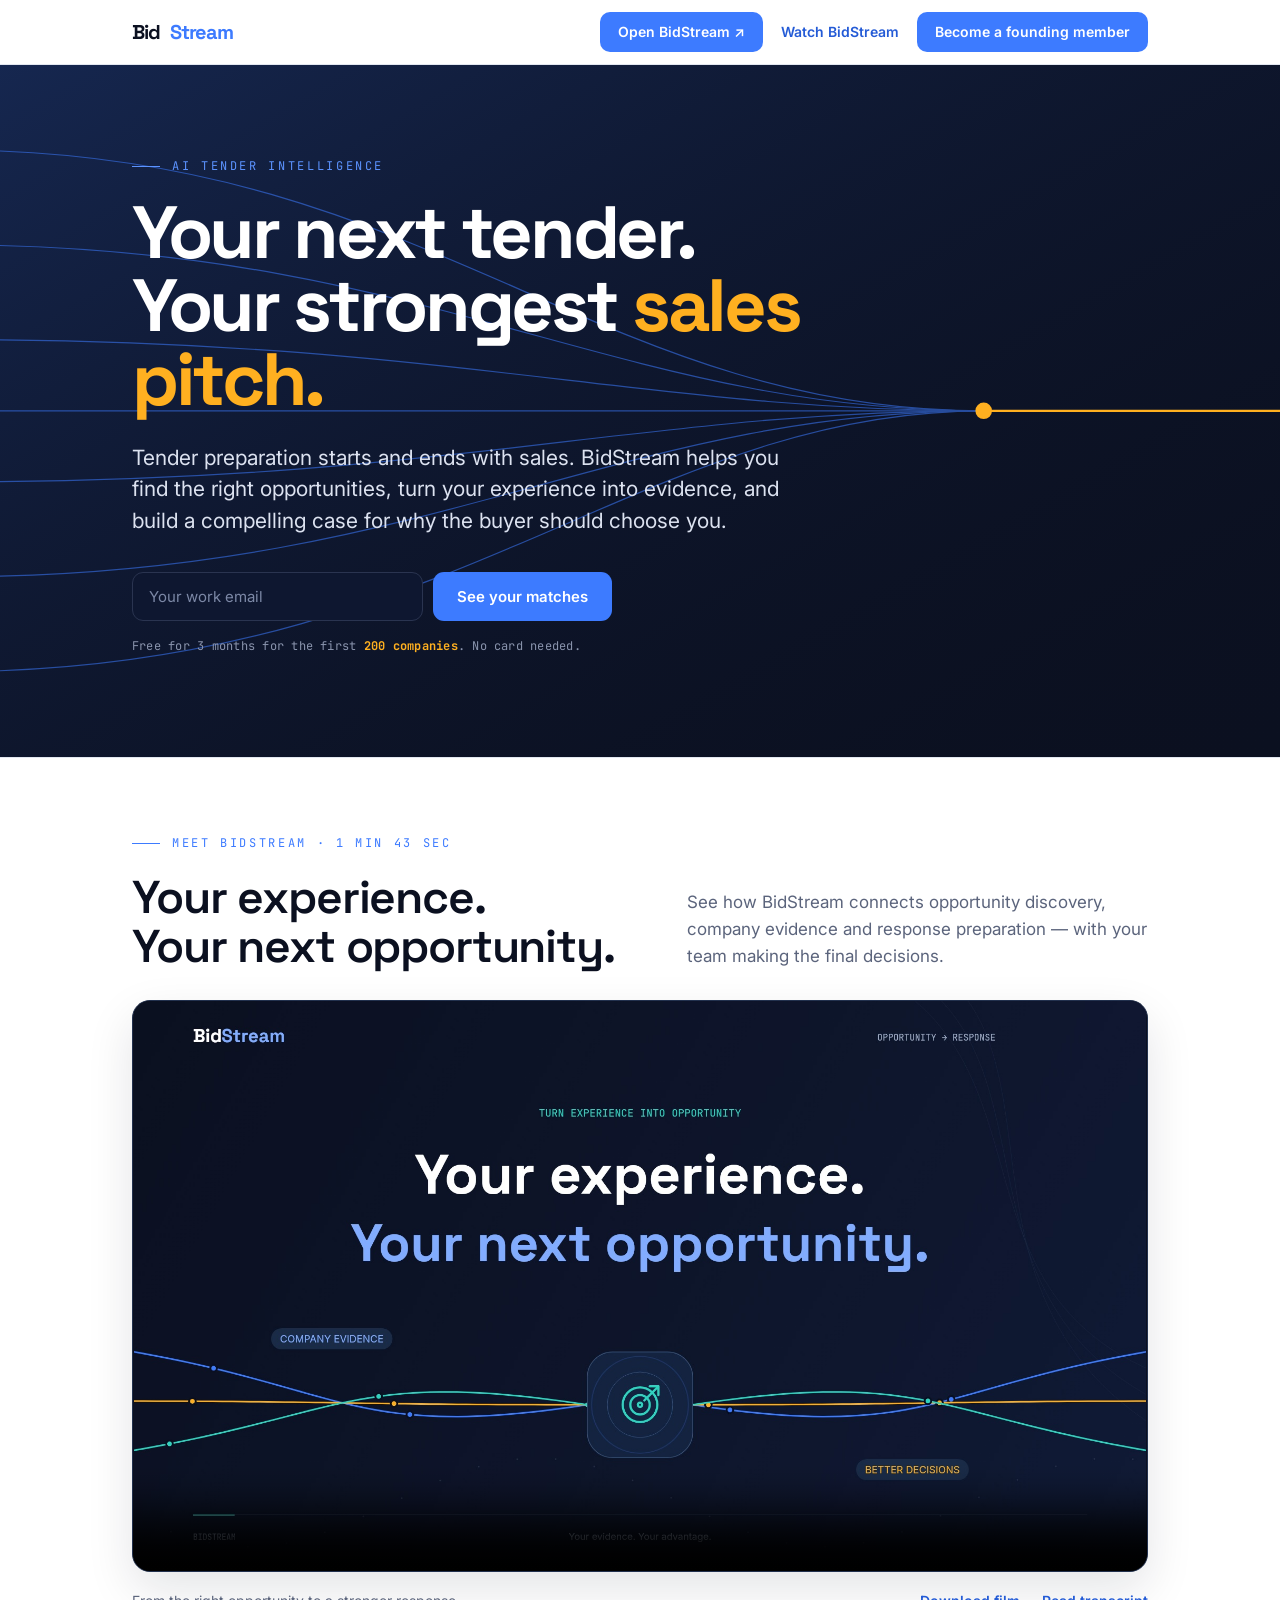
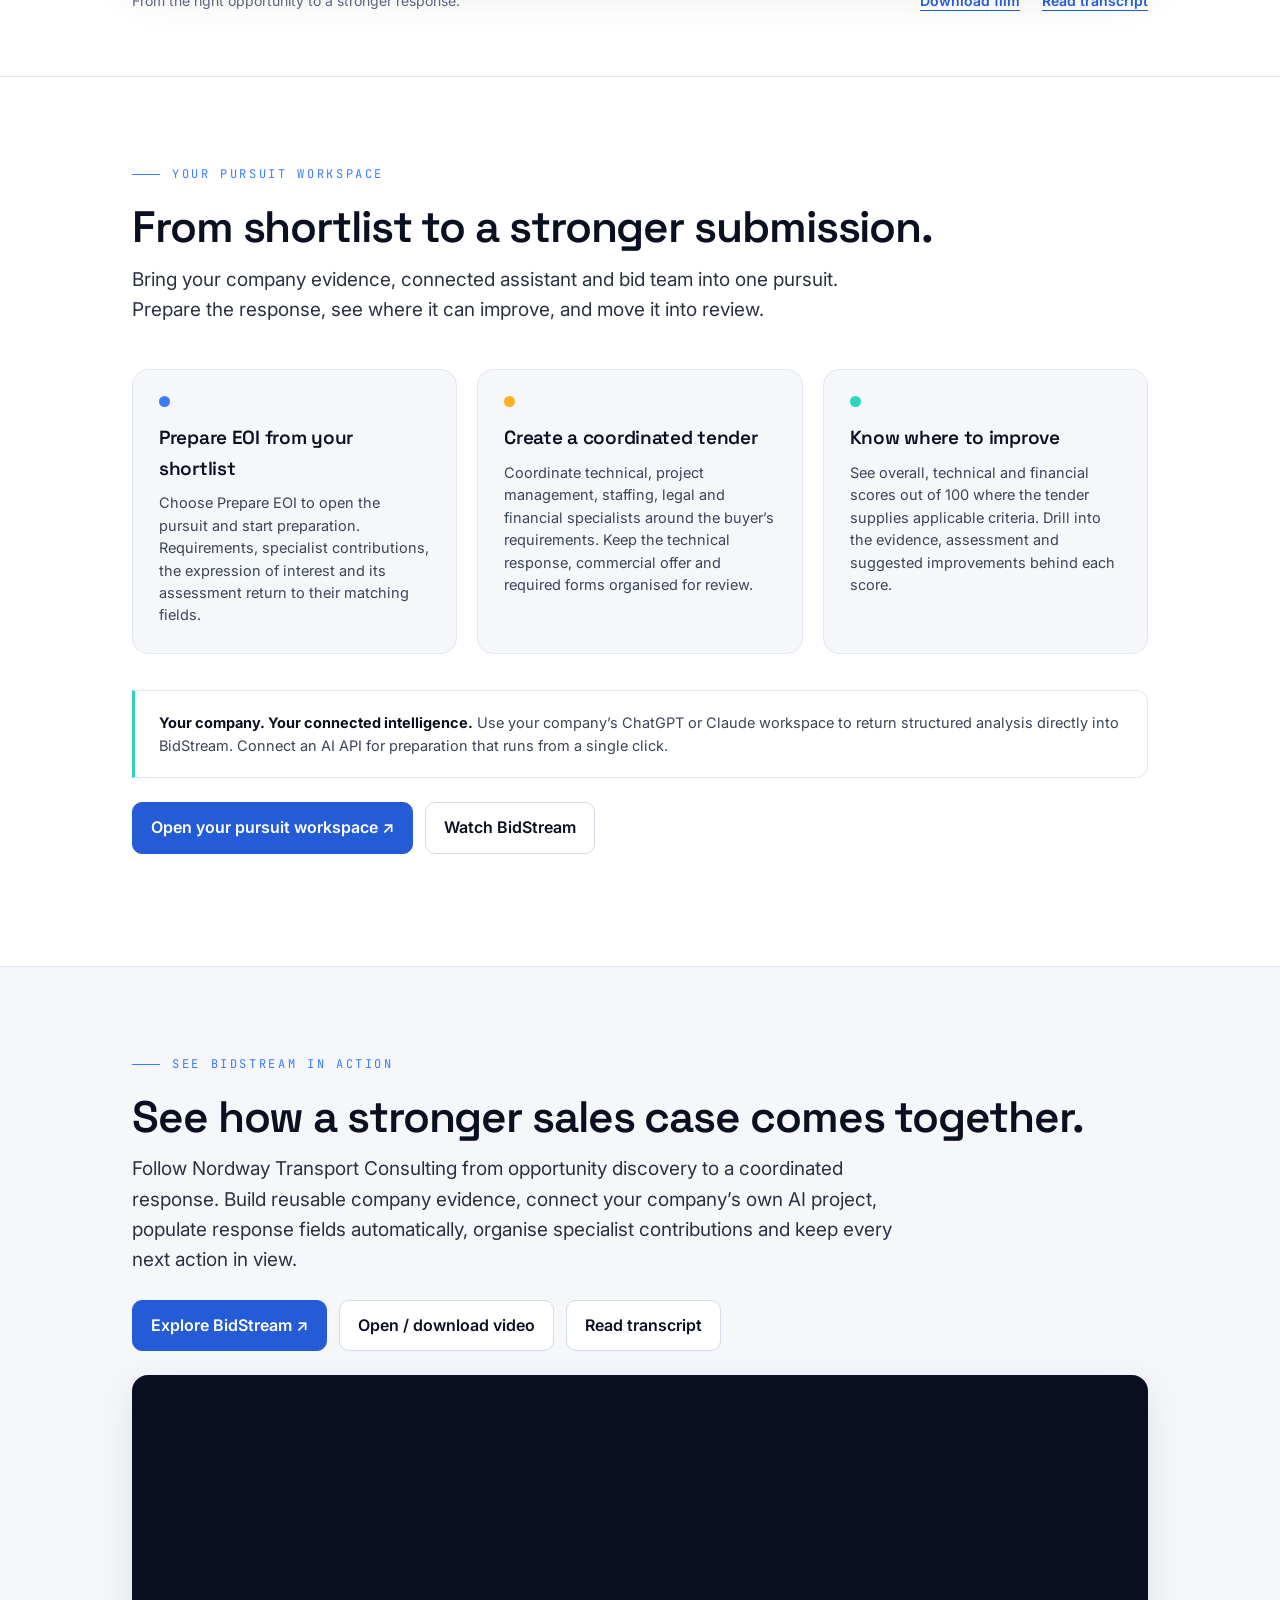
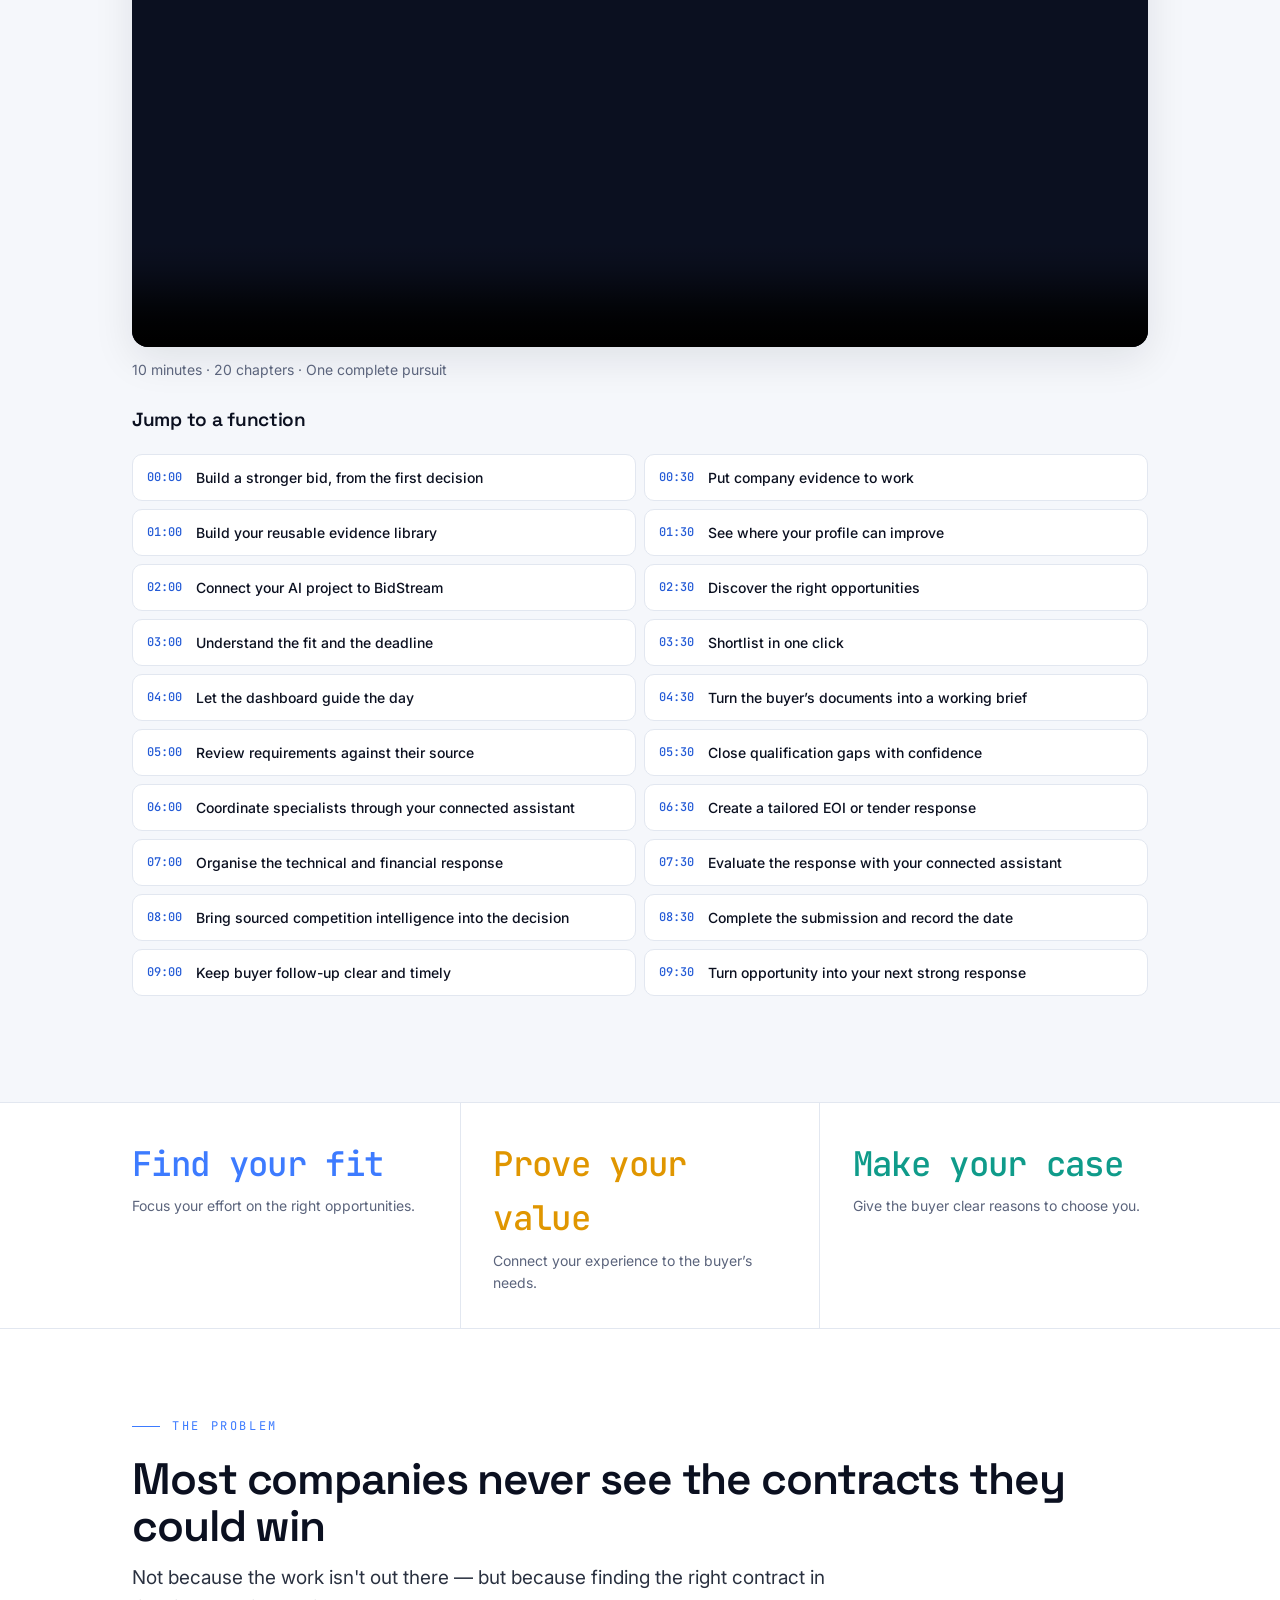
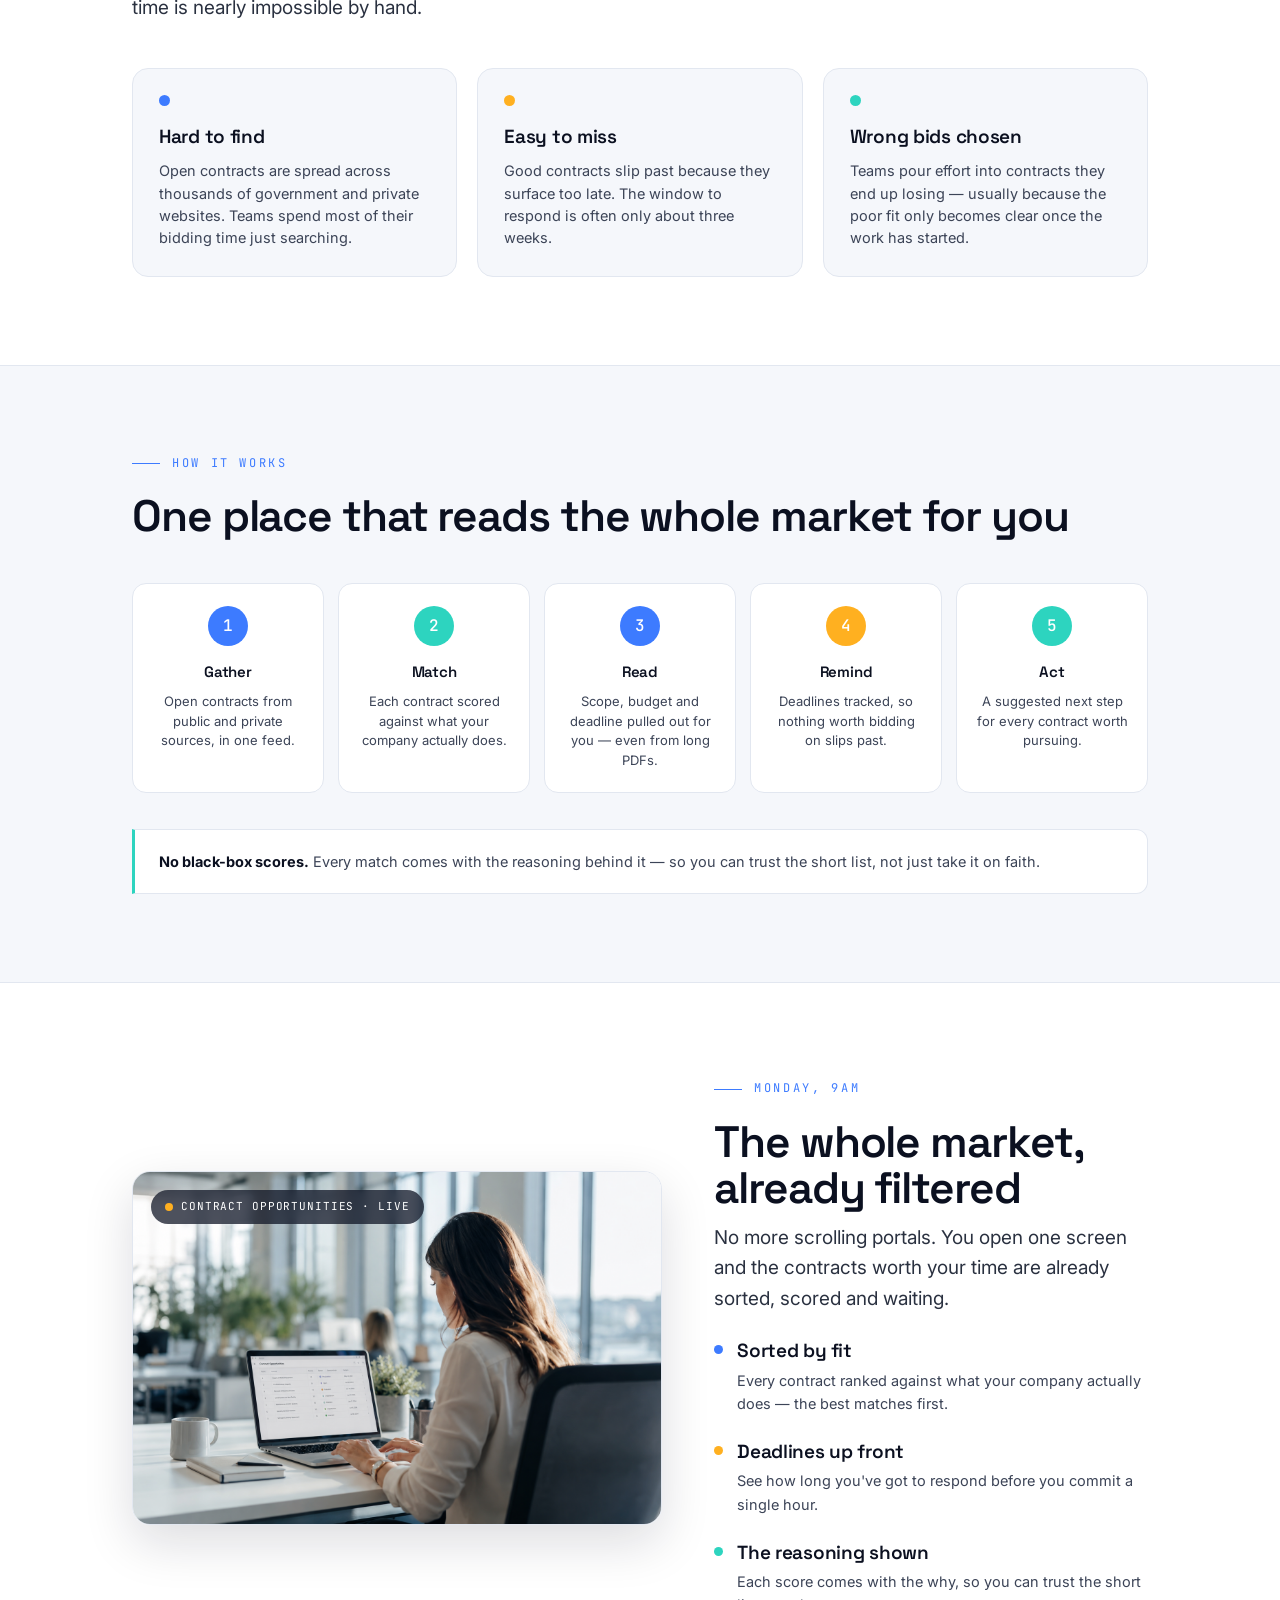
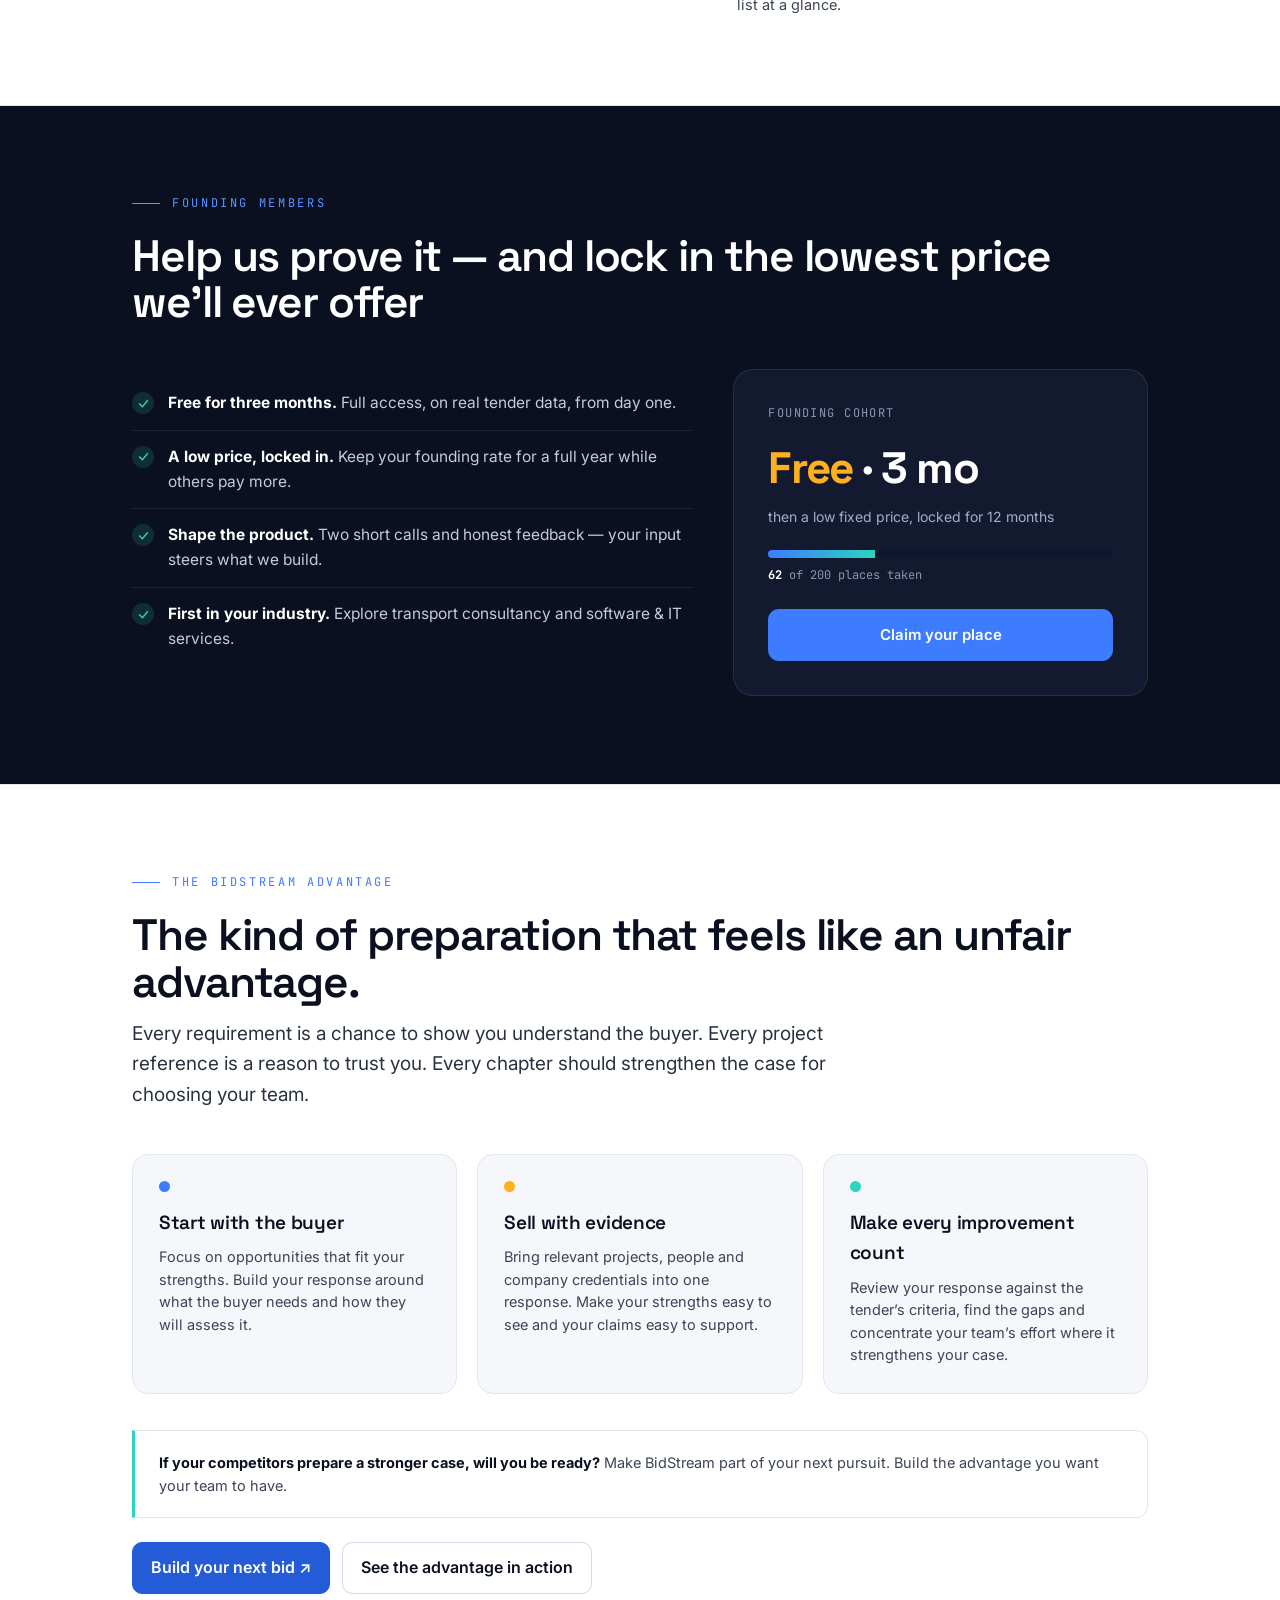
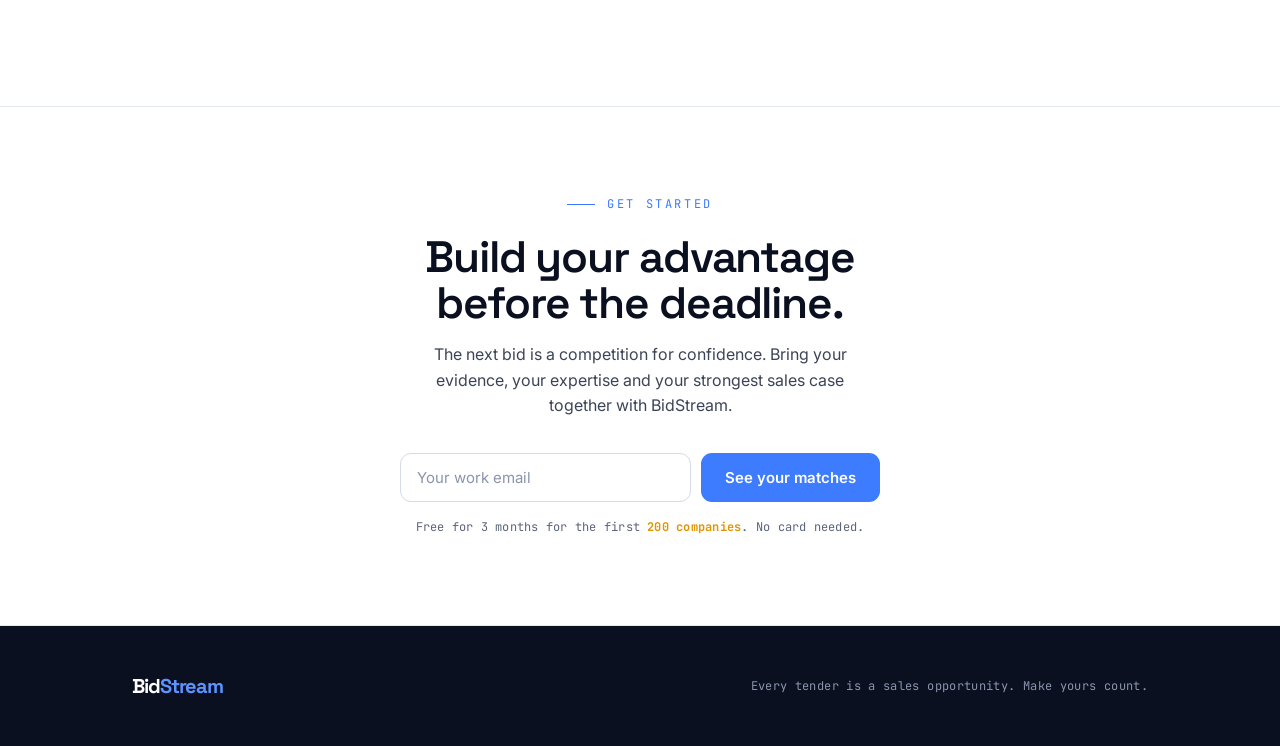
==== commit 1b6cb4f8: "Feature BidStream motion film on homepage" ====
--- a/index.html
+++ b/index.html
@@ -168,13 +168,14 @@
 @media(prefers-reduced-motion:reduce){*{animation:none!important;transition:none!important}.flowline{stroke-dashoffset:0!important}}
 </style>
 <link rel="stylesheet" href="tutorial.css">
+<link rel="stylesheet" href="motion-film.css">
 </head>
 <body>
 
 <nav>
   <div class="wrap">
     <div class="logo"><span class="b">Bid</span><span class="s">Stream</span></div>
-    <div class="tutorial-nav"><a class="navcta" href="https://bidstream-tender-intelligence.adam489451.chatgpt.site/?v=preparation-v12" target="_blank" rel="noopener">Open BidStream ↗</a><a class="tour-link" href="#walkthrough">Watch BidStream</a><a href="#offer" class="navcta">Become a founding member</a></div>
+    <div class="tutorial-nav"><a class="navcta" href="https://bidstream-tender-intelligence.adam489451.chatgpt.site/?v=preparation-v12" target="_blank" rel="noopener">Open BidStream ↗</a><a class="tour-link" href="#brand-film">Watch BidStream</a><a href="#offer" class="navcta">Become a founding member</a></div>
   </div>
 </nav>
 
@@ -214,6 +215,27 @@
 </header>
 
 
+
+<!-- ===== BIDSTREAM MOTION FILM ===== -->
+<section class="motion-film" id="brand-film" aria-labelledby="film-title">
+  <div class="wrap">
+    <div class="eyebrow">Meet BidStream · 1 min 43 sec</div>
+    <div class="motion-film-heading">
+      <h2 id="film-title">Your experience.<br>Your next opportunity.</h2>
+      <p>See how BidStream connects opportunity discovery, company evidence and response preparation — with your team making the final decisions.</p>
+    </div>
+    <video id="bidstream-brand-film" class="motion-film-player" controls playsinline preload="none" width="1920" height="1080" poster="assets/motion/poster.jpg" aria-label="BidStream: Your experience. Your next opportunity. One minute and forty-three seconds.">
+      <source src="assets/motion/bidstream-advert.mp4" type="video/mp4">
+      <track kind="captions" src="assets/motion/captions.vtt" srclang="en" label="English captions">
+      Your browser does not support embedded video. <a href="assets/motion/bidstream-advert.mp4">Watch the film</a> or <a href="assets/motion/transcript.txt">read the transcript</a>.
+    </video>
+    <div class="motion-film-footer">
+      <p>From the right opportunity to a stronger response.</p>
+      <div class="motion-film-links"><a href="assets/motion/bidstream-advert.mp4" download>Download film</a><a href="assets/motion/transcript.txt">Read transcript</a></div>
+    </div>
+  </div>
+</section>
+
 <!-- ===== CURRENT PRODUCT WORKFLOW ===== -->
 <section id="platform" aria-labelledby="platform-title" data-release="preparation-v12">
   <div class="wrap">
@@ -226,7 +248,7 @@
       <article class="card"><div class="node" style="background:var(--teal)"></div><h3>Know where to improve</h3><p>See overall, technical and financial scores out of 100 where the tender supplies applicable criteria. Drill into the evidence, assessment and suggested improvements behind each score.</p></article>
     </div>
     <div class="how-note"><p><b>Your company. Your connected intelligence.</b> Use your company’s ChatGPT or Claude workspace to return structured analysis directly into BidStream. Connect an AI API for preparation that runs from a single click.</p></div>
-    <div class="tutorial-actions"><a class="primary" href="https://bidstream-tender-intelligence.adam489451.chatgpt.site/?v=preparation-v12" target="_blank" rel="noopener">Open your pursuit workspace ↗</a><a href="#walkthrough">Watch BidStream</a></div>
+    <div class="tutorial-actions"><a class="primary" href="https://bidstream-tender-intelligence.adam489451.chatgpt.site/?v=preparation-v12" target="_blank" rel="noopener">Open your pursuit workspace ↗</a><a href="#brand-film">Watch BidStream</a></div>
   </div>
 </section>
 
--- a/motion-film.css
+++ b/motion-film.css
@@ -0,0 +1,11 @@
+.motion-film{scroll-margin-top:84px;background:var(--paper);padding:76px 0 64px}
+.motion-film-heading{display:grid;grid-template-columns:1.1fr 1fr;gap:48px;align-items:end;margin-bottom:30px}
+.motion-film-heading h2{margin:0;font-size:clamp(30px,4vw,46px);line-height:1.06}
+.motion-film-heading p{font-size:17px;line-height:1.6;margin:0;max-width:500px;color:var(--mist)}
+.motion-film-player{display:block;width:100%;height:auto;aspect-ratio:16/9;background:var(--ink);border:1px solid #22314e;border-radius:18px;box-shadow:0 18px 48px #0b10201c}
+.motion-film-footer{display:flex;justify-content:space-between;align-items:center;gap:20px;margin-top:18px}
+.motion-film-footer p{font-size:14px;color:var(--mist);margin:0}
+.motion-film-links{display:flex;gap:22px;flex-wrap:wrap}
+.motion-film-links a{font-size:14px;font-weight:600;color:#245bd6;text-decoration:underline;text-underline-offset:4px}
+.motion-film :focus-visible{outline:3px solid #245bd6;outline-offset:5px}
+@media(max-width:640px){.motion-film{padding:48px 0}.motion-film-heading{grid-template-columns:1fr;gap:18px;margin-bottom:24px}.motion-film-heading p{font-size:16px}.motion-film-player{border-radius:10px}.motion-film-footer{align-items:flex-start;flex-direction:column;gap:12px}}
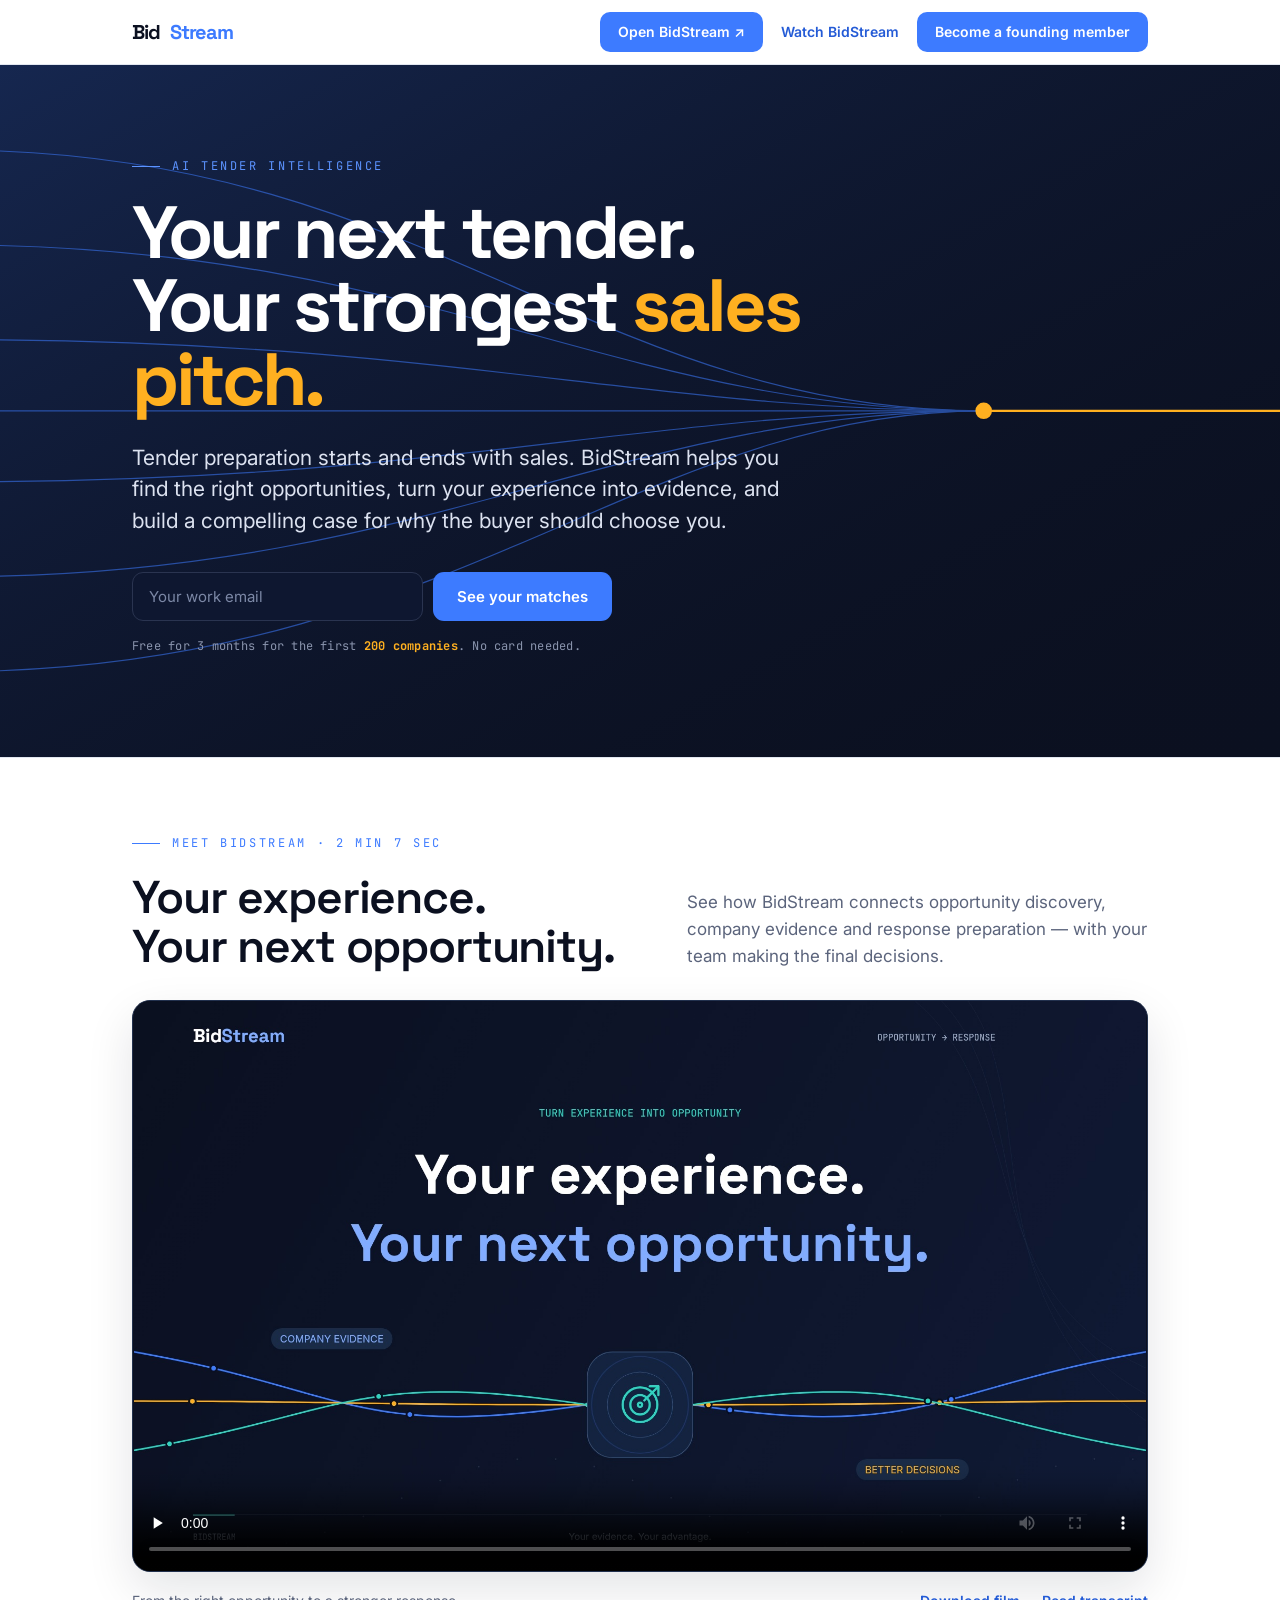
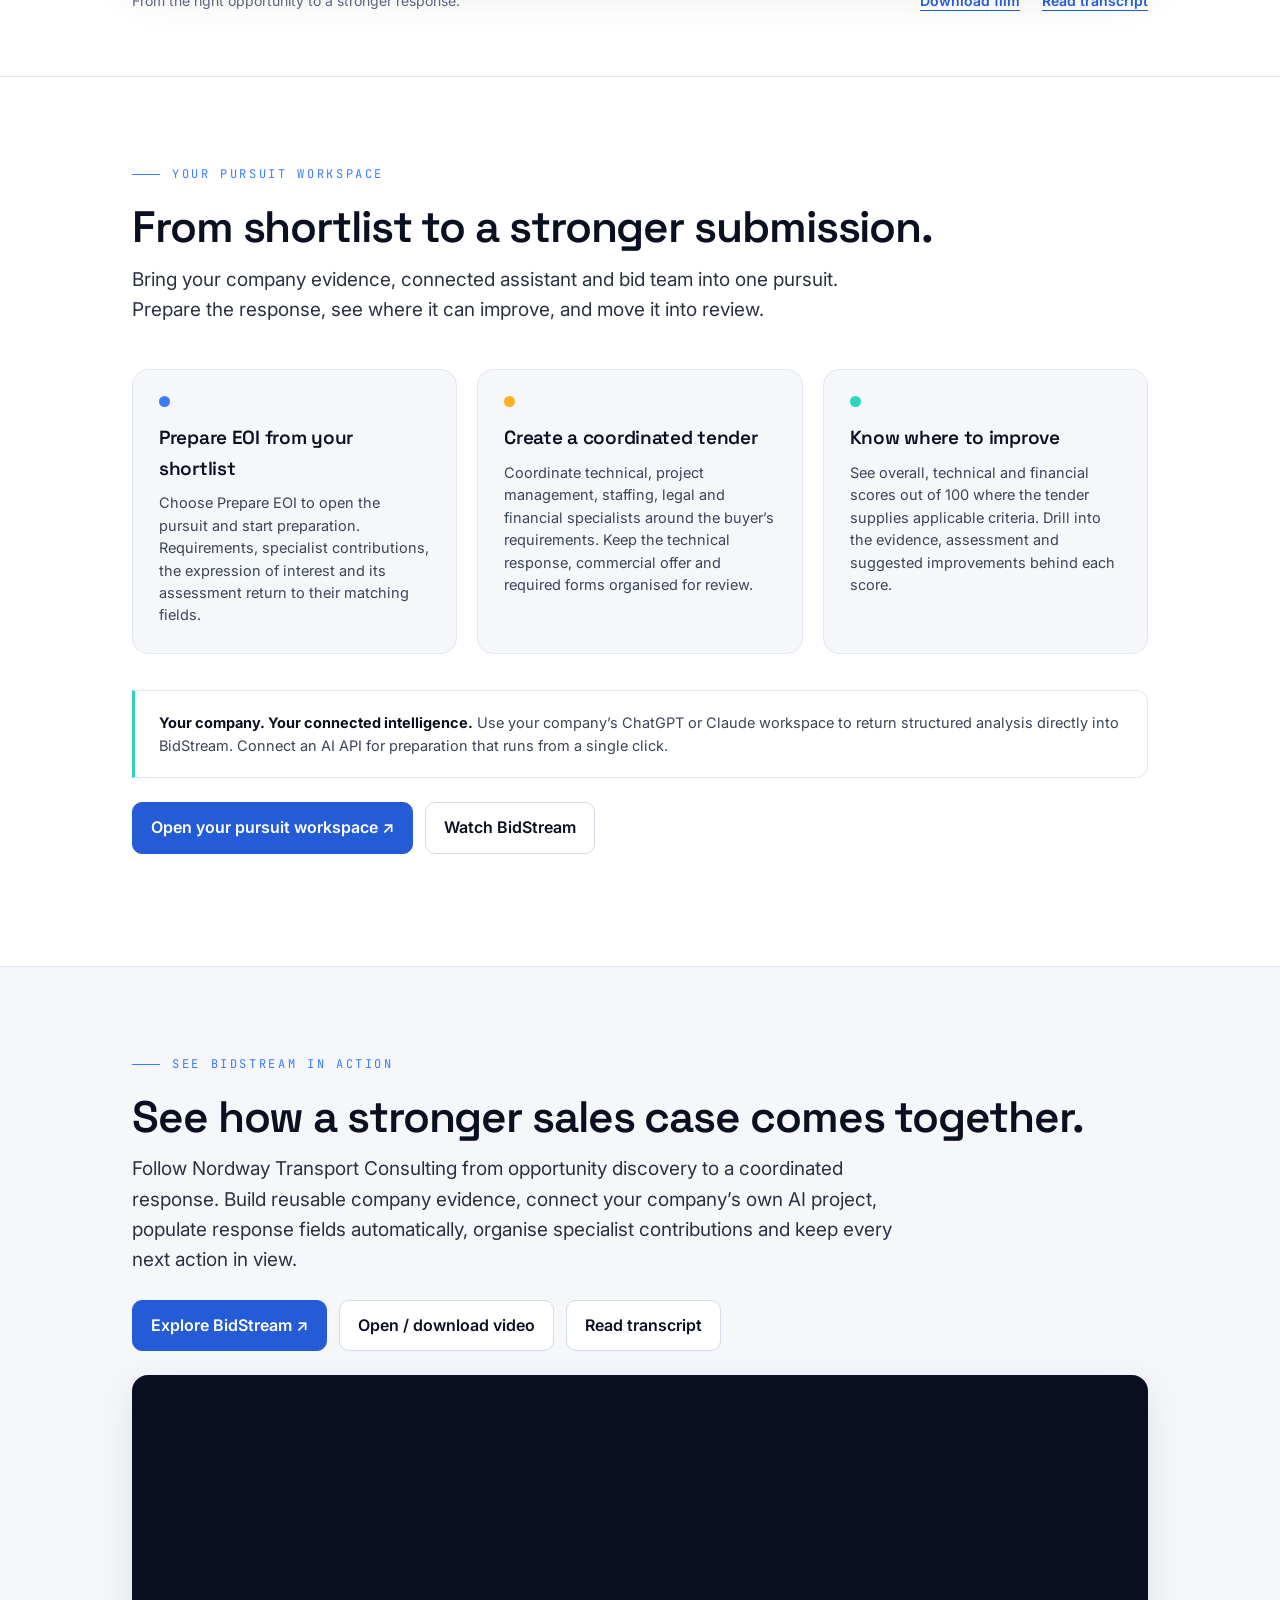
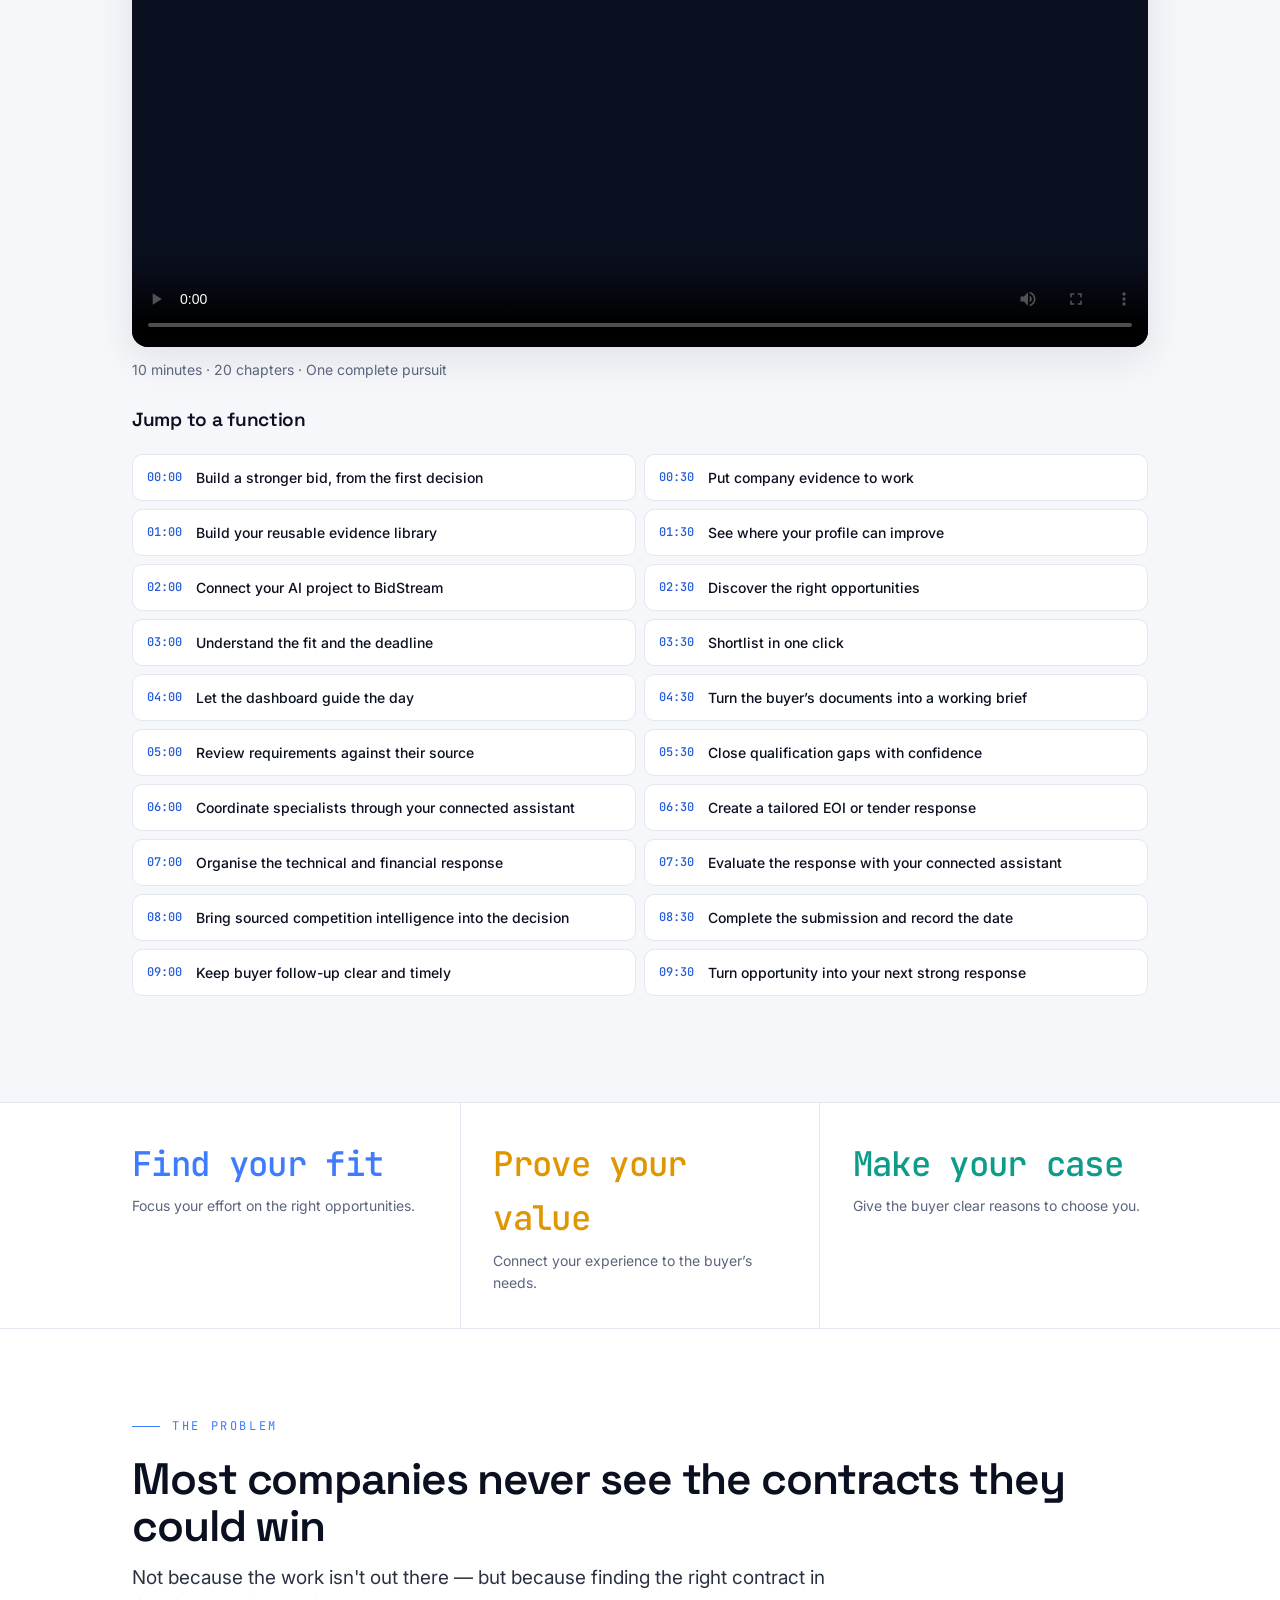
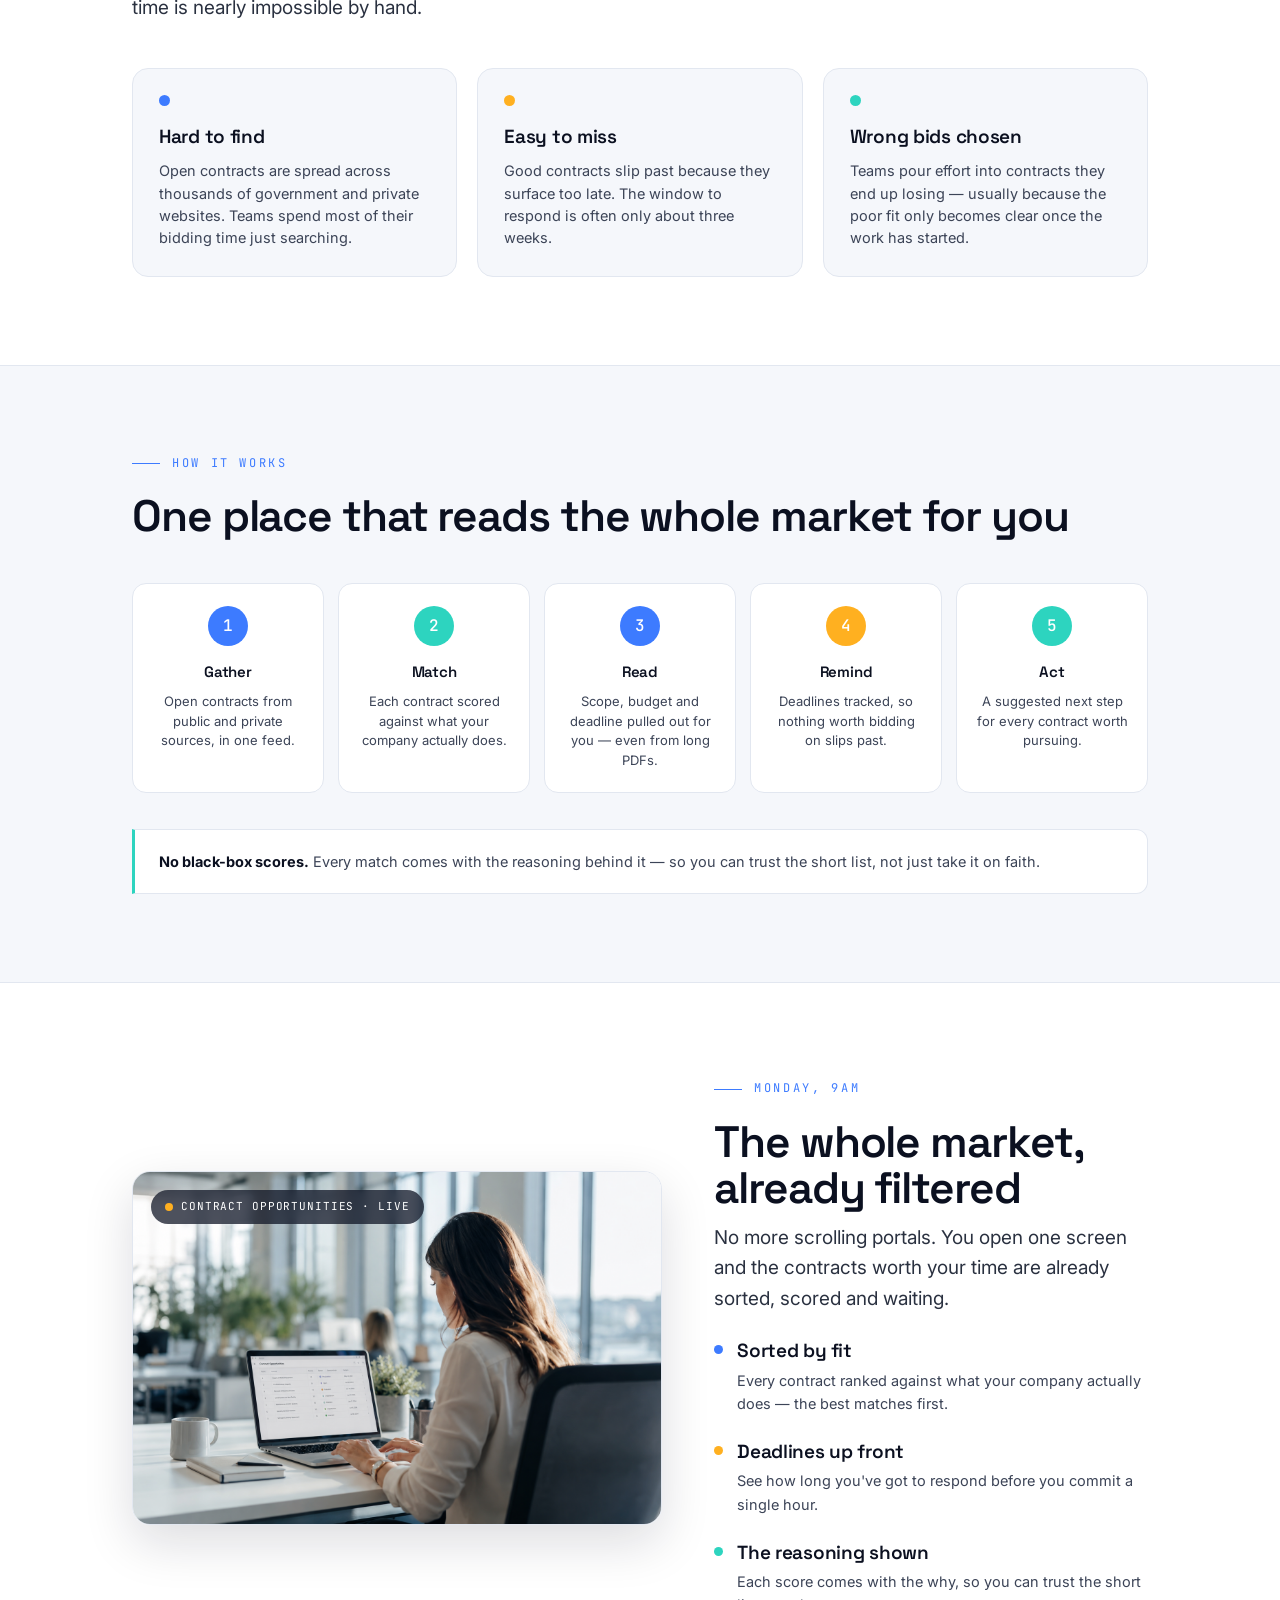
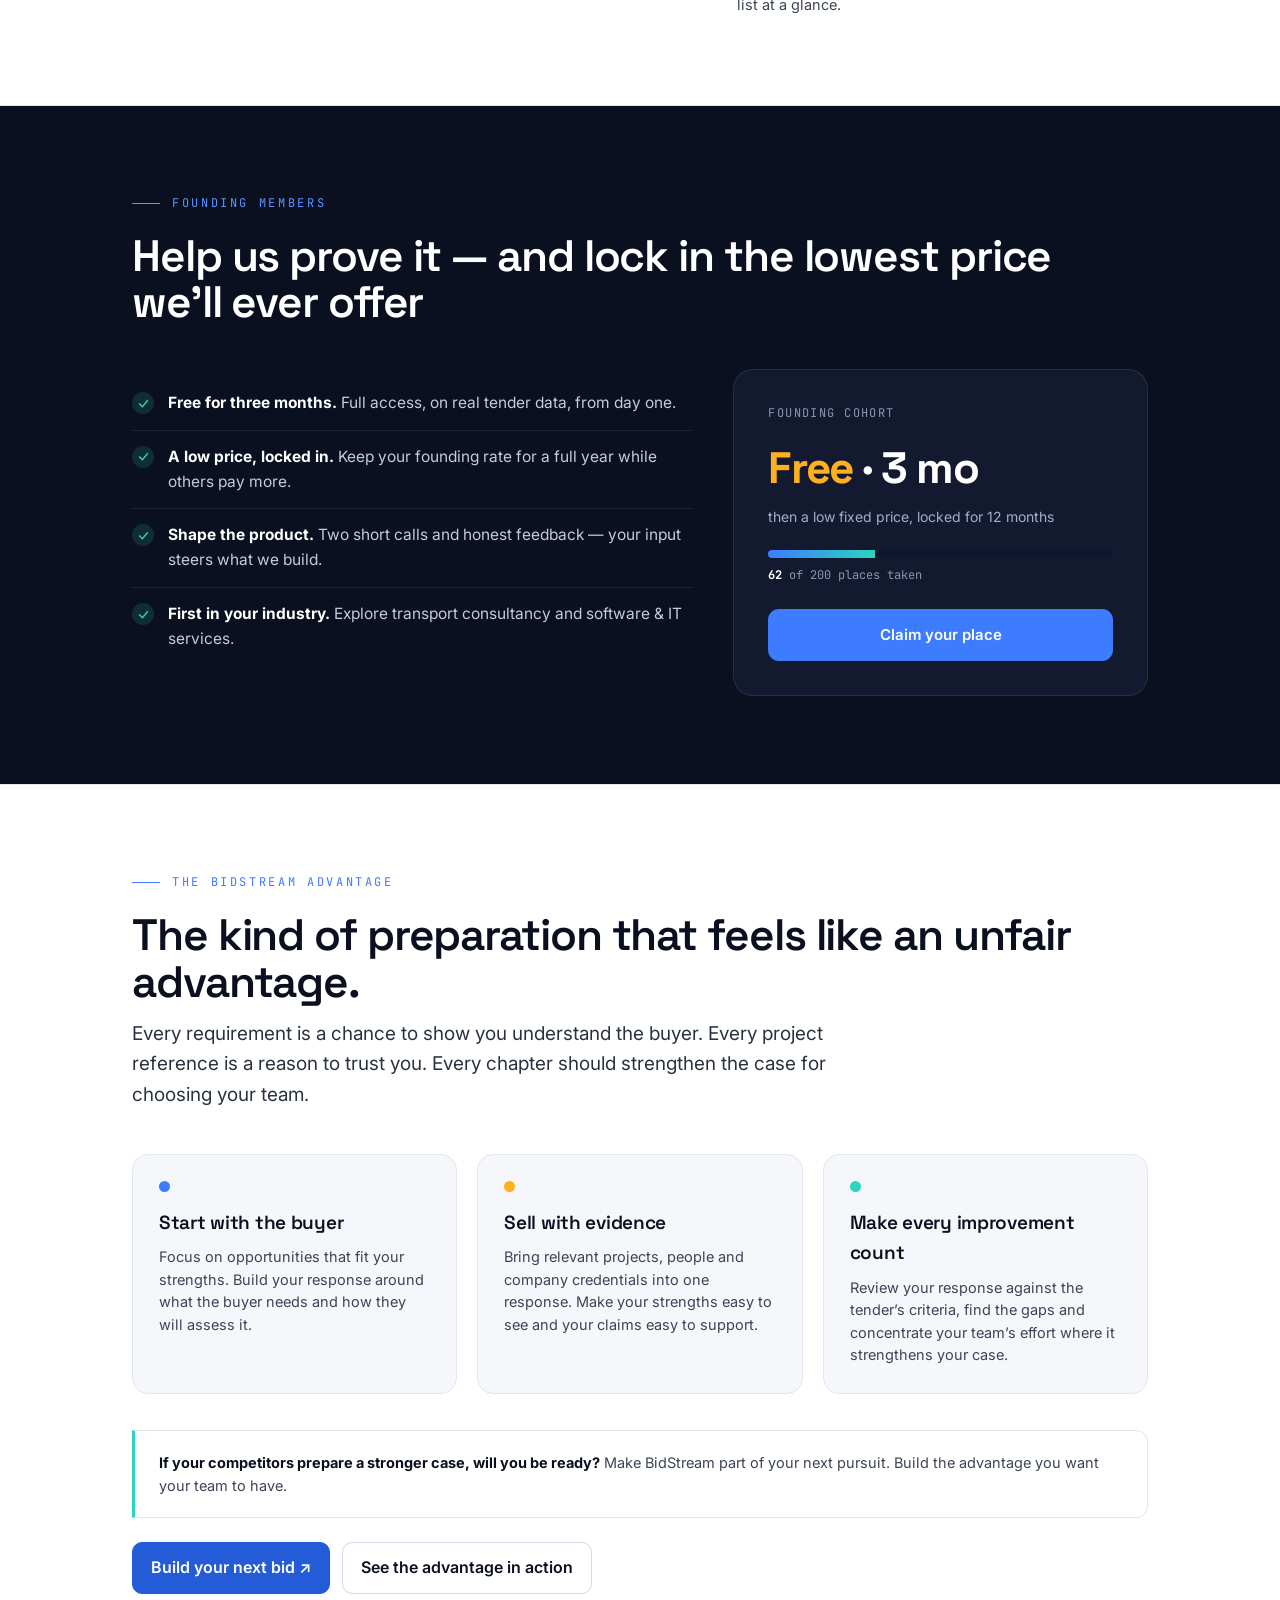
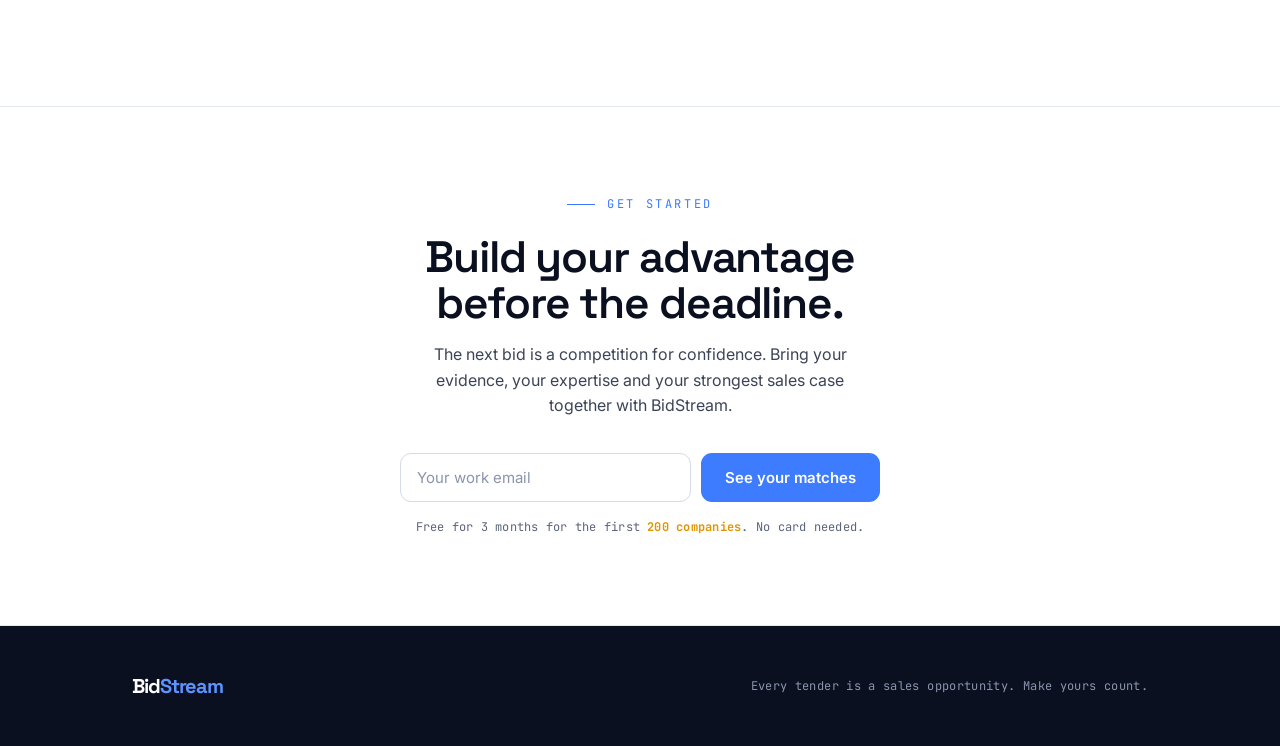
==== commit 6dae1bec: "Show tender scanning and AI document workflow in homepage film" ====
--- a/index.html
+++ b/index.html
@@ -219,19 +219,19 @@
 <!-- ===== BIDSTREAM MOTION FILM ===== -->
 <section class="motion-film" id="brand-film" aria-labelledby="film-title">
   <div class="wrap">
-    <div class="eyebrow">Meet BidStream · 1 min 43 sec</div>
+    <div class="eyebrow">Meet BidStream · 2 min 7 sec</div>
     <div class="motion-film-heading">
       <h2 id="film-title">Your experience.<br>Your next opportunity.</h2>
       <p>See how BidStream connects opportunity discovery, company evidence and response preparation — with your team making the final decisions.</p>
     </div>
-    <video id="bidstream-brand-film" class="motion-film-player" controls playsinline preload="none" width="1920" height="1080" poster="assets/motion/poster.jpg" aria-label="BidStream: Your experience. Your next opportunity. One minute and forty-three seconds.">
-      <source src="assets/motion/bidstream-advert.mp4" type="video/mp4">
-      <track kind="captions" src="assets/motion/captions.vtt" srclang="en" label="English captions">
-      Your browser does not support embedded video. <a href="assets/motion/bidstream-advert.mp4">Watch the film</a> or <a href="assets/motion/transcript.txt">read the transcript</a>.
+    <video id="bidstream-brand-film" class="motion-film-player" controls playsinline preload="none" width="1920" height="1080" poster="assets/motion/poster.jpg" aria-label="BidStream: Your experience. Your next opportunity. Two minutes and seven seconds.">
+      <source src="assets/motion/bidstream-advert.mp4?v=document-flow-2" type="video/mp4">
+      <track kind="captions" src="assets/motion/captions.vtt?v=document-flow-2" srclang="en" label="English captions">
+      Your browser does not support embedded video. <a href="assets/motion/bidstream-advert.mp4?v=document-flow-2">Watch the film</a> or <a href="assets/motion/transcript.txt">read the transcript</a>.
     </video>
     <div class="motion-film-footer">
       <p>From the right opportunity to a stronger response.</p>
-      <div class="motion-film-links"><a href="assets/motion/bidstream-advert.mp4" download>Download film</a><a href="assets/motion/transcript.txt">Read transcript</a></div>
+      <div class="motion-film-links"><a href="assets/motion/bidstream-advert.mp4?v=document-flow-2" download>Download film</a><a href="assets/motion/transcript.txt">Read transcript</a></div>
     </div>
   </div>
 </section>
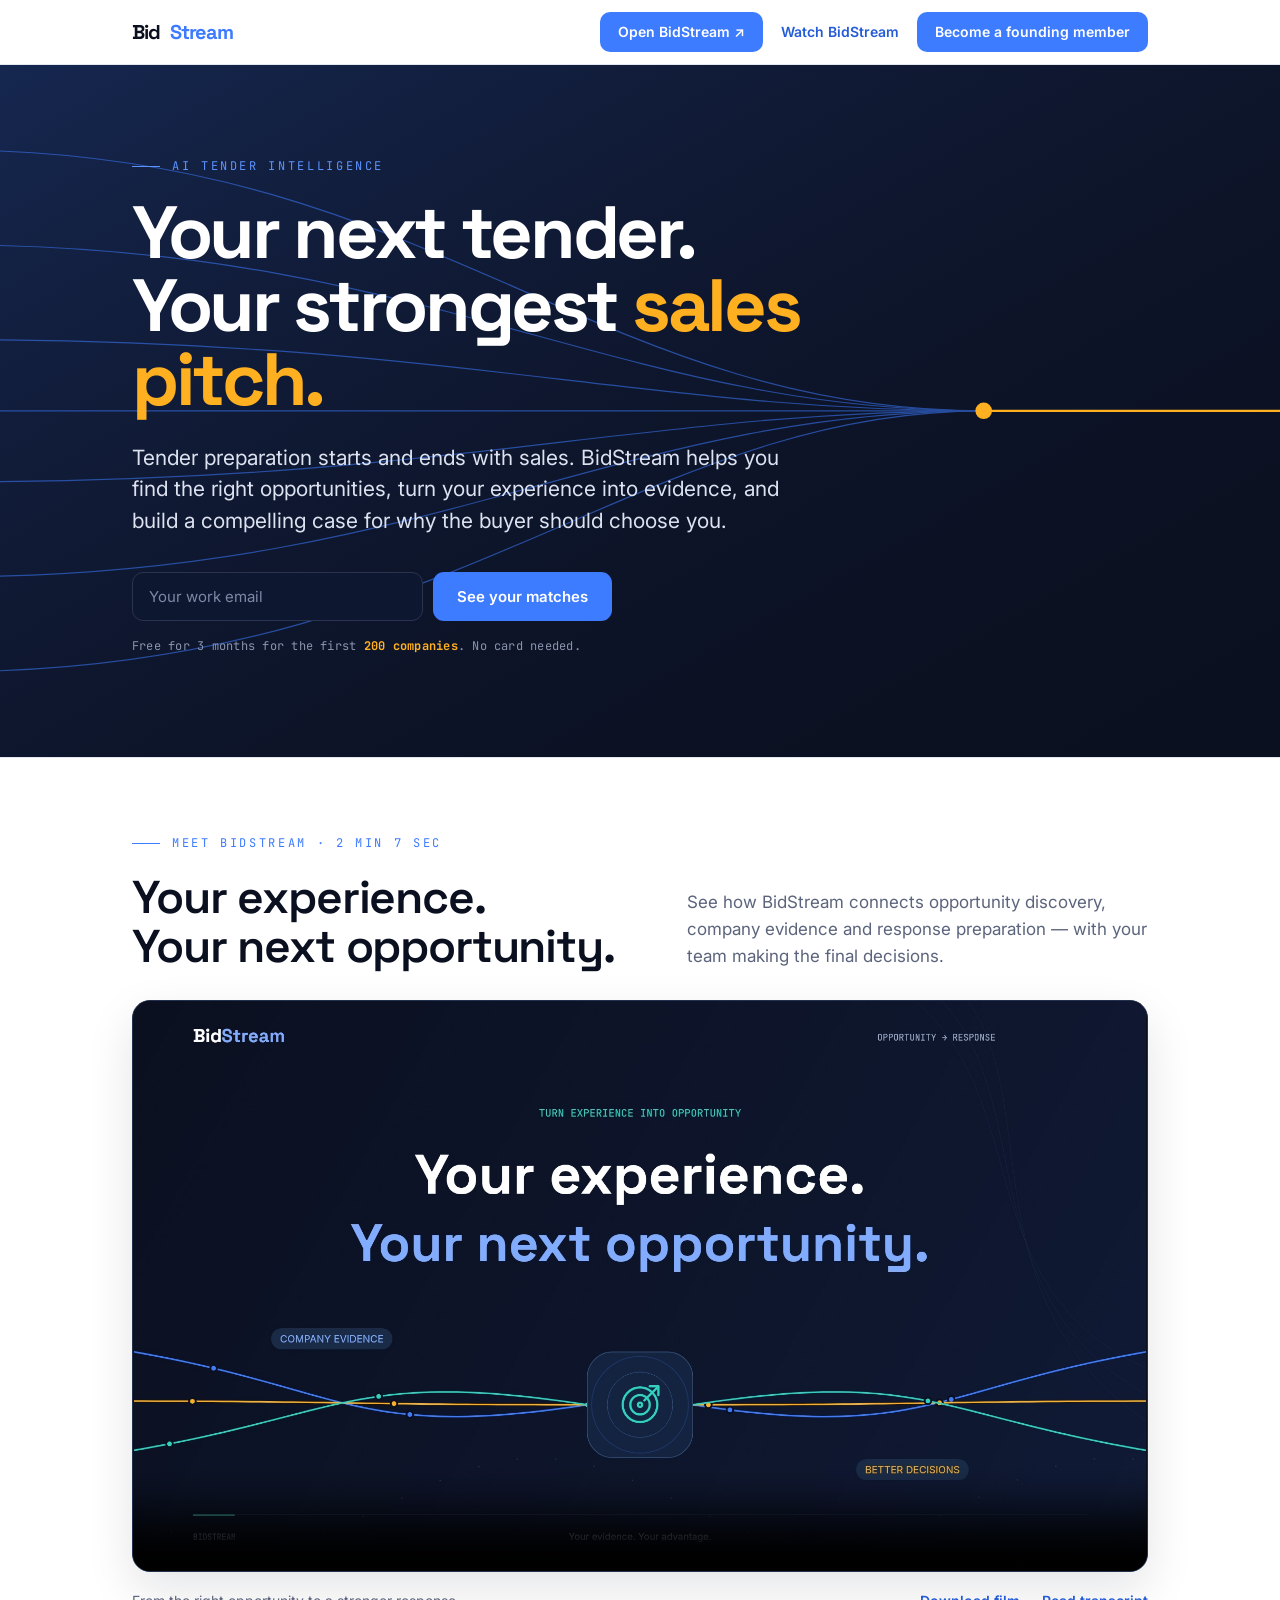
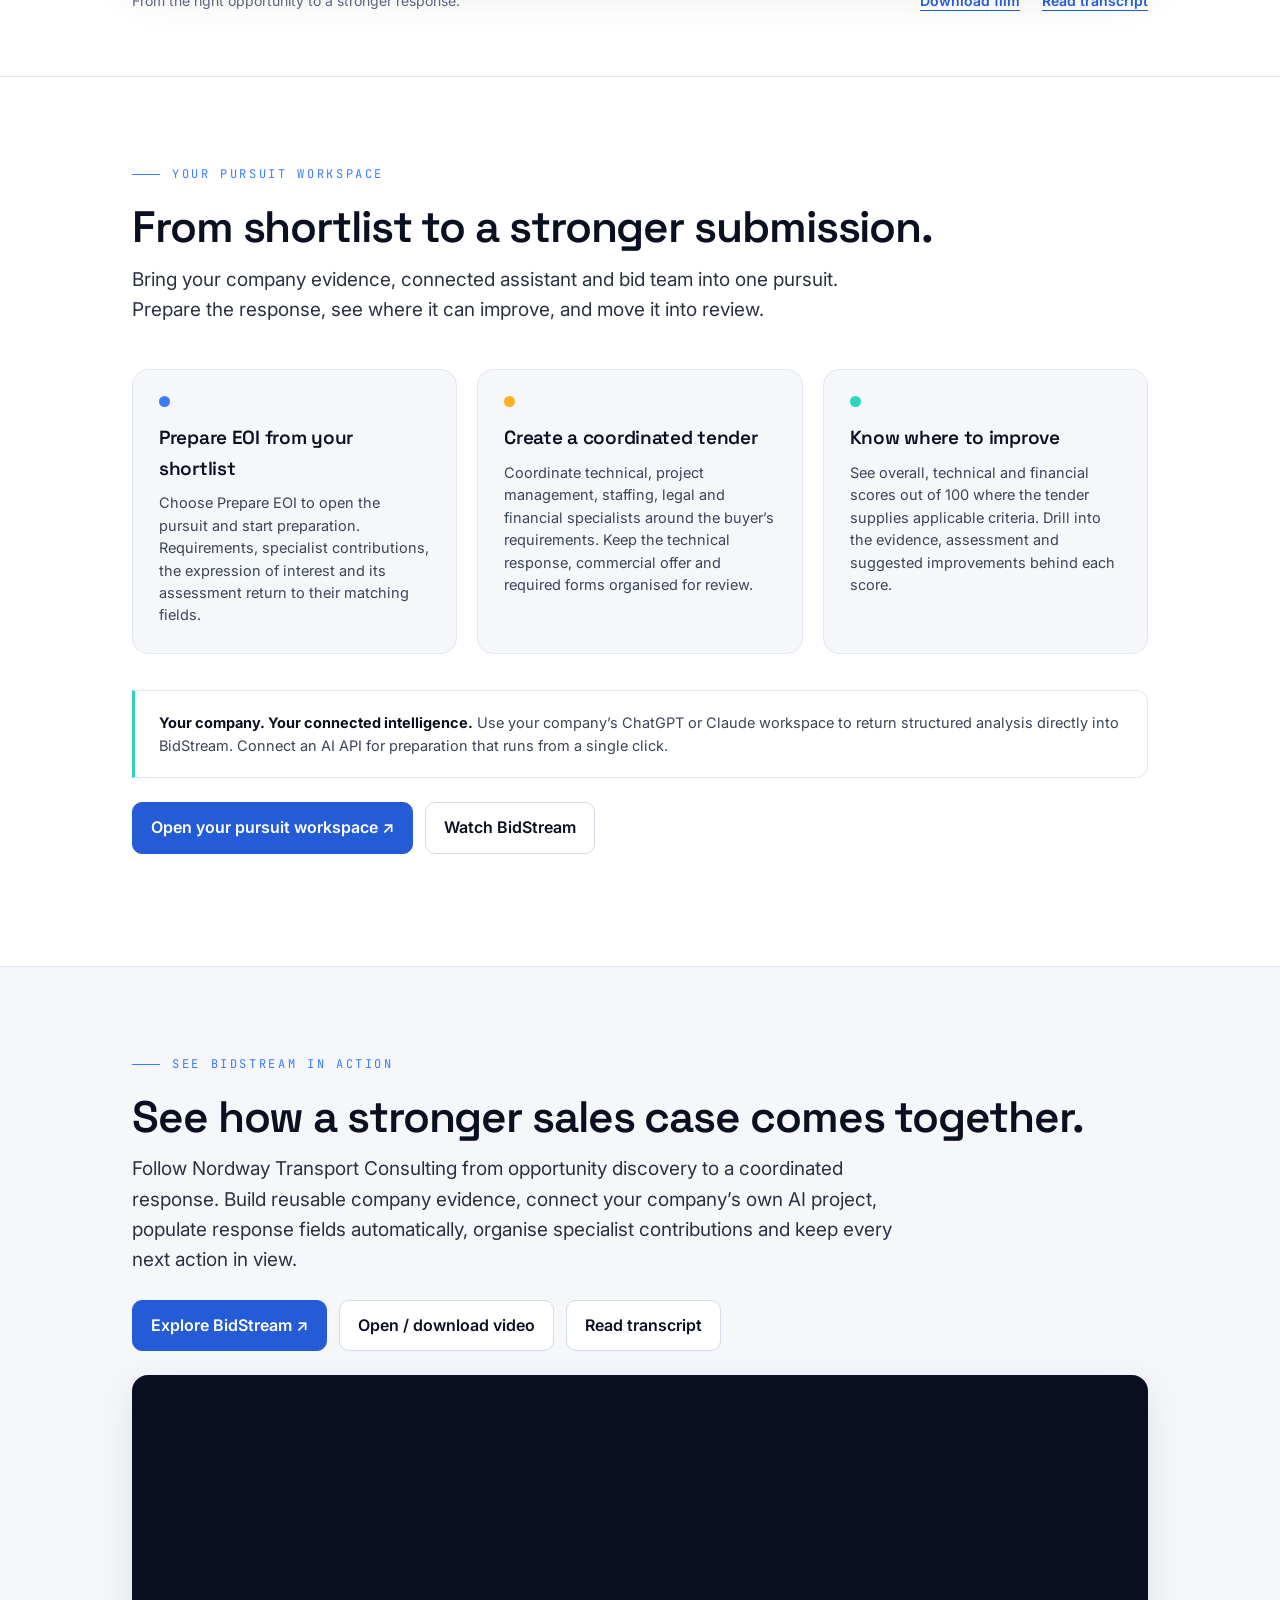
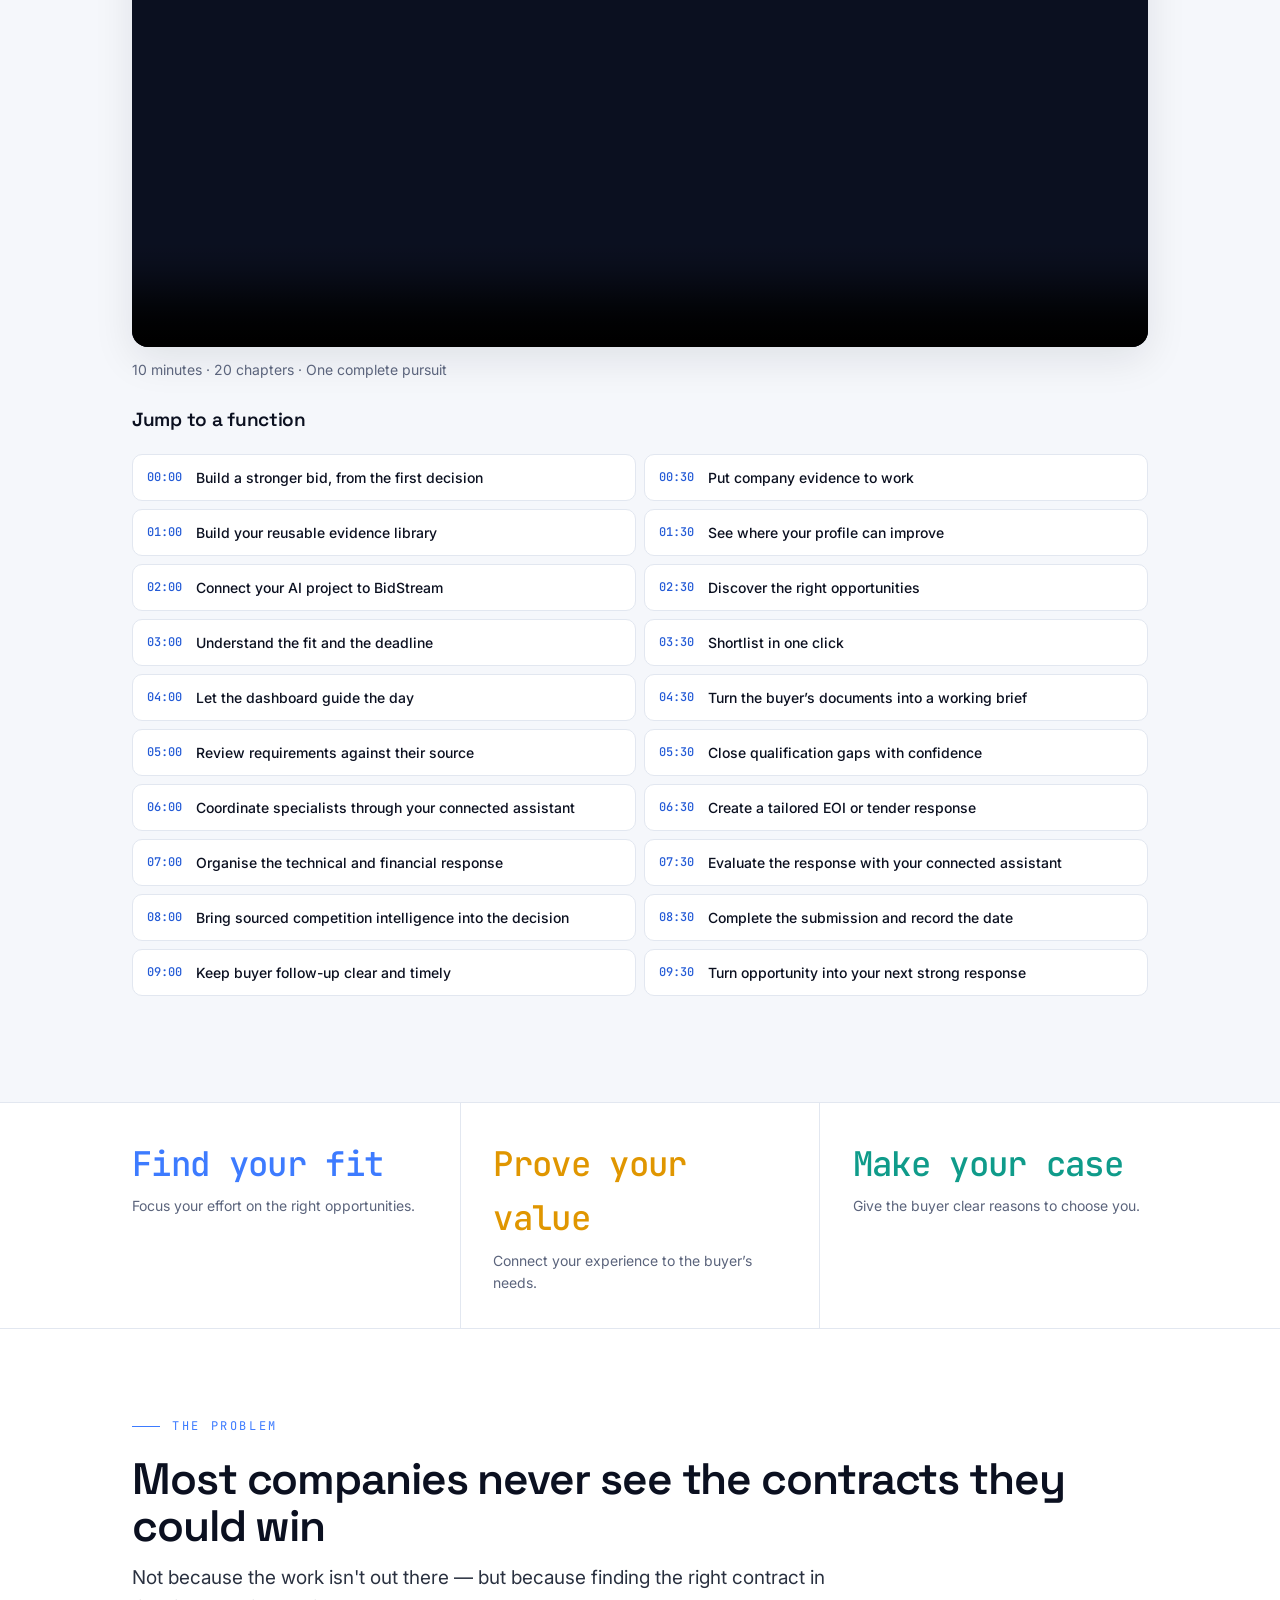
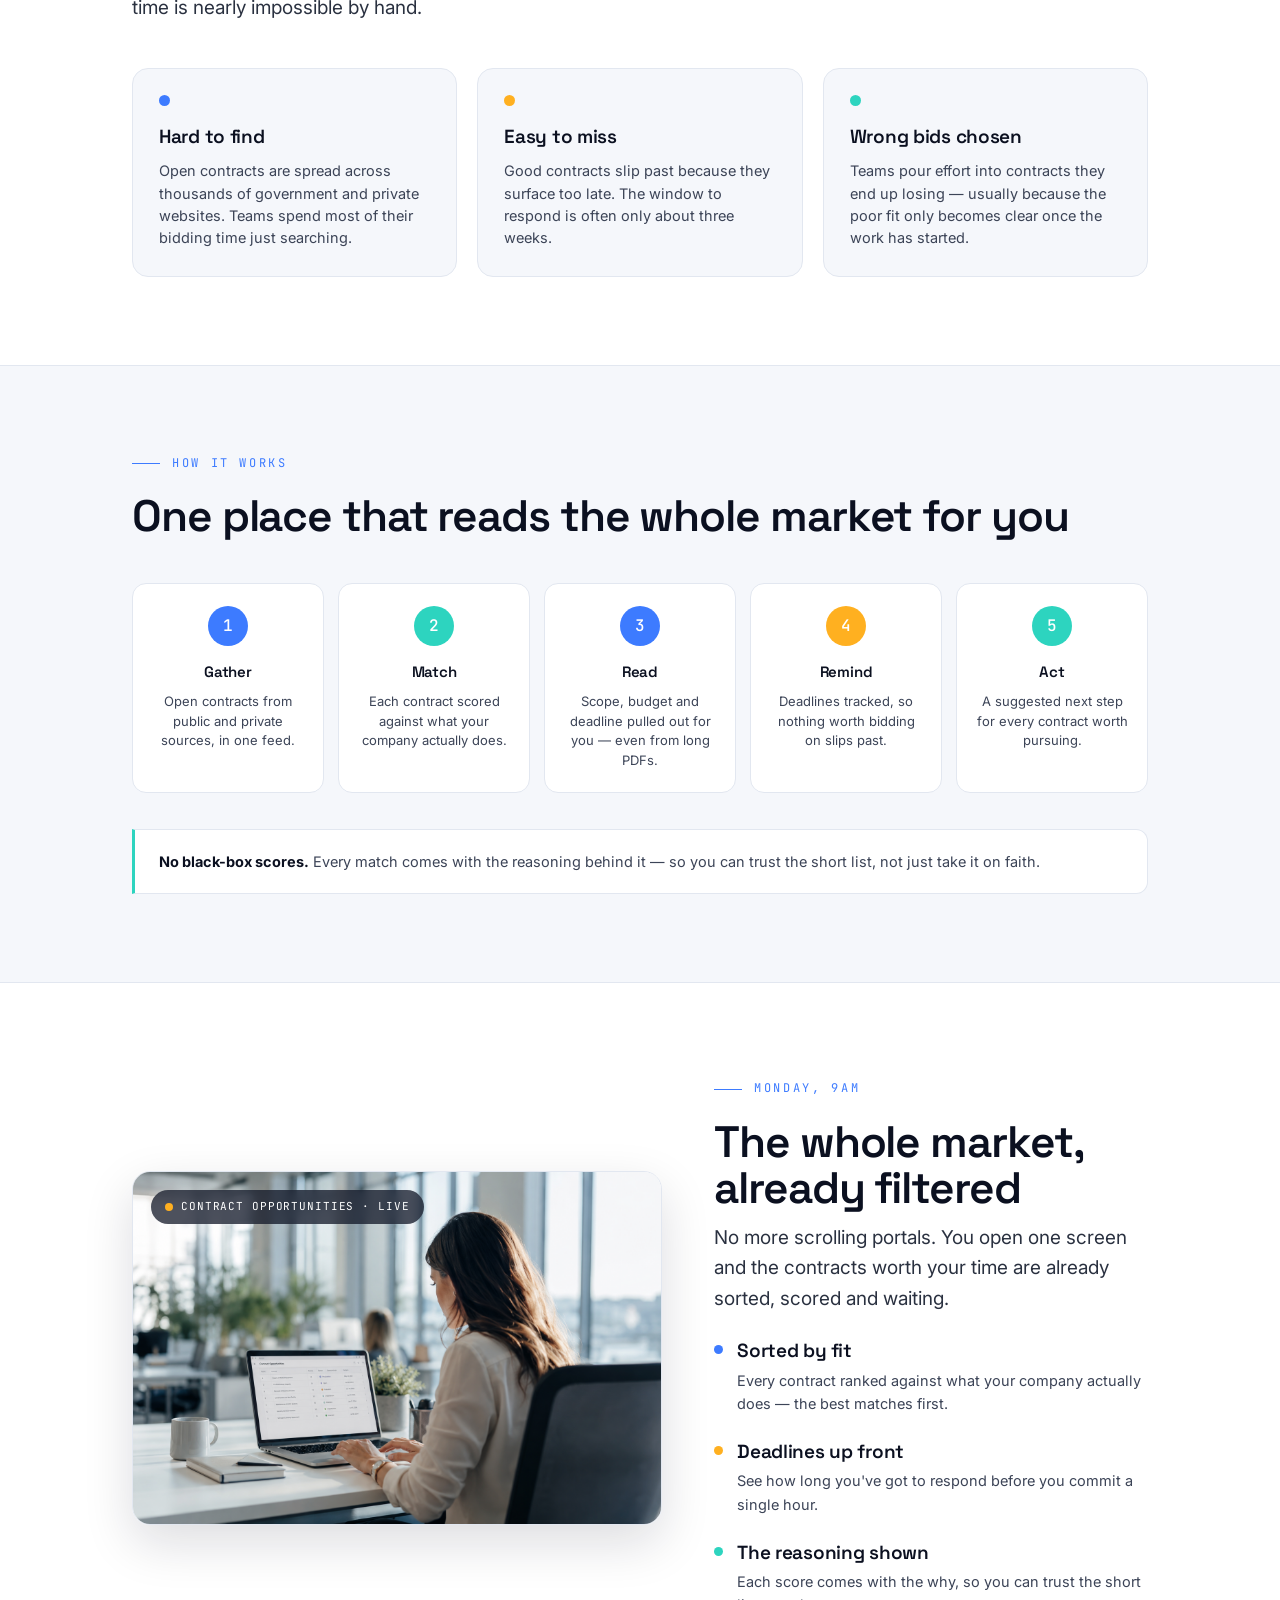
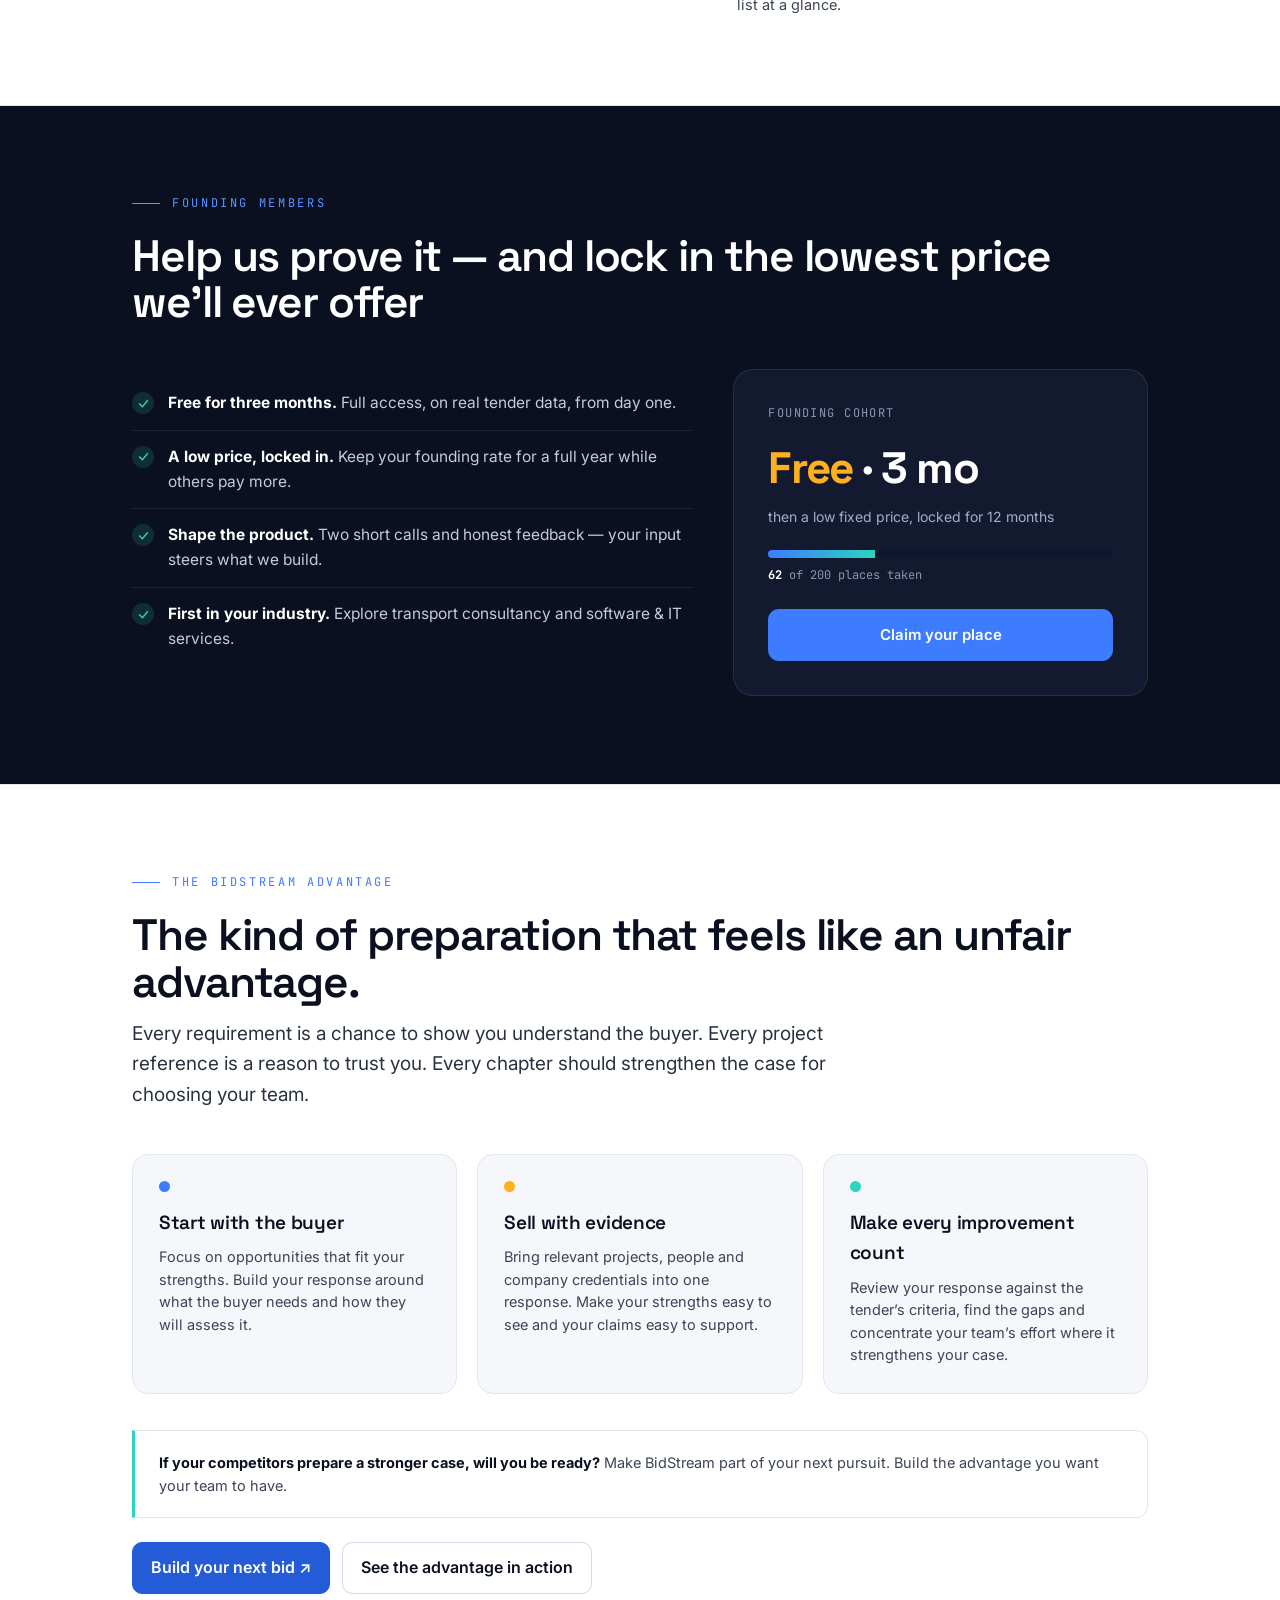
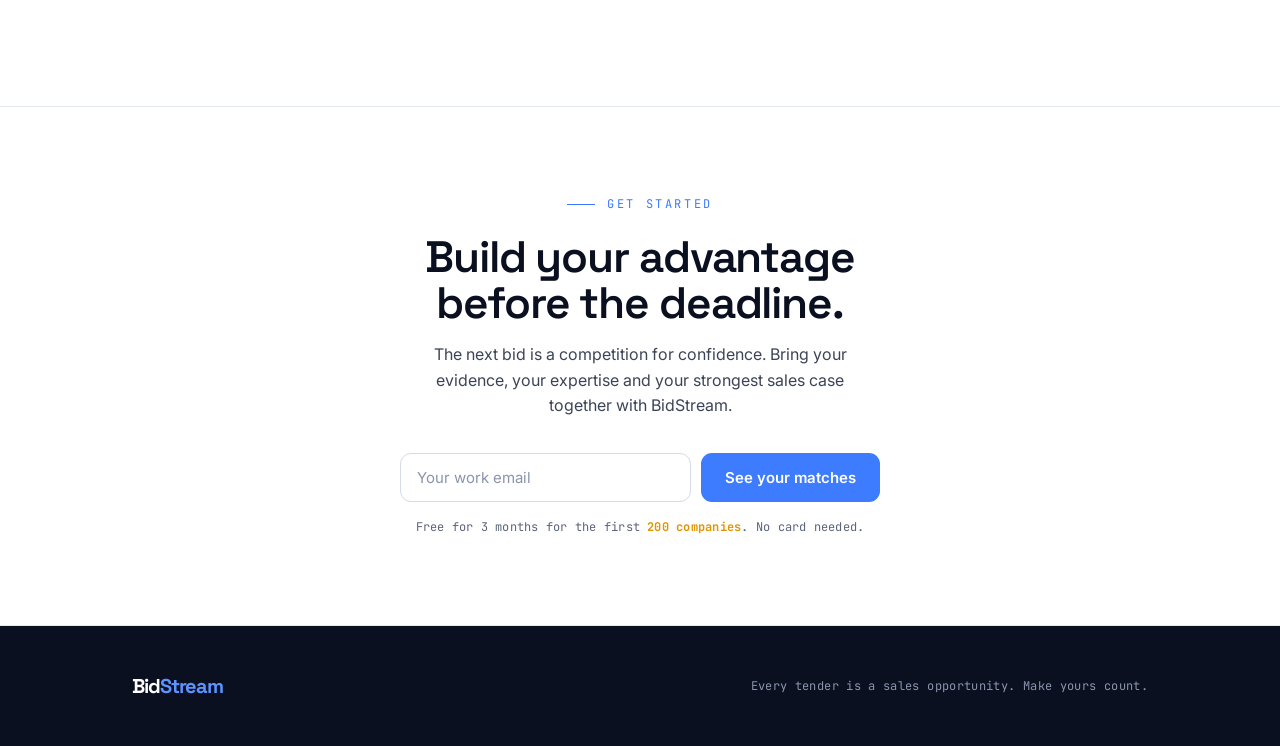
==== commit 825f2013: "Add Google Gmail and Microsoft integration icons to film" ====
--- a/index.html
+++ b/index.html
@@ -225,13 +225,13 @@
       <p>See how BidStream connects opportunity discovery, company evidence and response preparation — with your team making the final decisions.</p>
     </div>
     <video id="bidstream-brand-film" class="motion-film-player" controls playsinline preload="none" width="1920" height="1080" poster="assets/motion/poster.jpg" aria-label="BidStream: Your experience. Your next opportunity. Two minutes and seven seconds.">
-      <source src="assets/motion/bidstream-advert.mp4?v=document-flow-2" type="video/mp4">
-      <track kind="captions" src="assets/motion/captions.vtt?v=document-flow-2" srclang="en" label="English captions">
-      Your browser does not support embedded video. <a href="assets/motion/bidstream-advert.mp4?v=document-flow-2">Watch the film</a> or <a href="assets/motion/transcript.txt">read the transcript</a>.
+      <source src="assets/motion/bidstream-advert.mp4?v=integration-icons-3" type="video/mp4">
+      <track kind="captions" src="assets/motion/captions.vtt?v=integration-icons-3" srclang="en" label="English captions">
+      Your browser does not support embedded video. <a href="assets/motion/bidstream-advert.mp4?v=integration-icons-3">Watch the film</a> or <a href="assets/motion/transcript.txt">read the transcript</a>.
     </video>
     <div class="motion-film-footer">
       <p>From the right opportunity to a stronger response.</p>
-      <div class="motion-film-links"><a href="assets/motion/bidstream-advert.mp4?v=document-flow-2" download>Download film</a><a href="assets/motion/transcript.txt">Read transcript</a></div>
+      <div class="motion-film-links"><a href="assets/motion/bidstream-advert.mp4?v=integration-icons-3" download>Download film</a><a href="assets/motion/transcript.txt">Read transcript</a></div>
     </div>
   </div>
 </section>
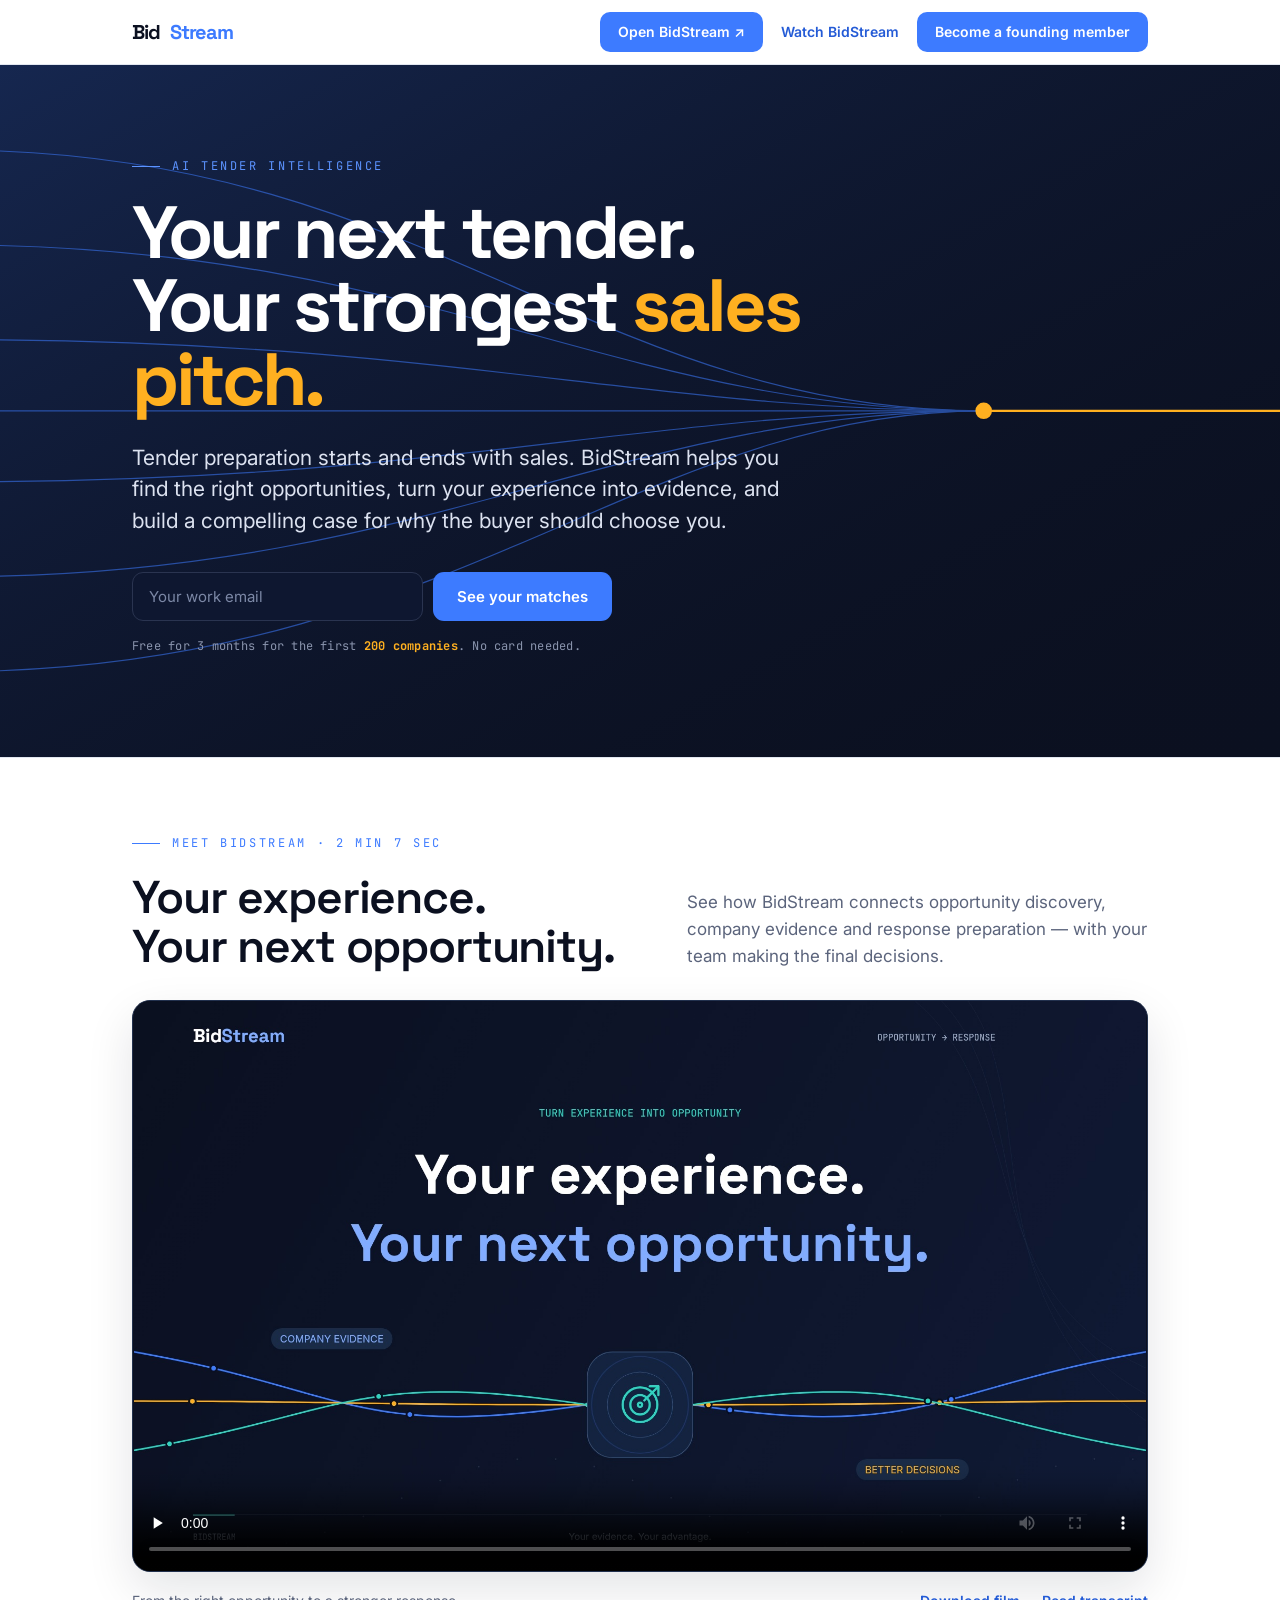
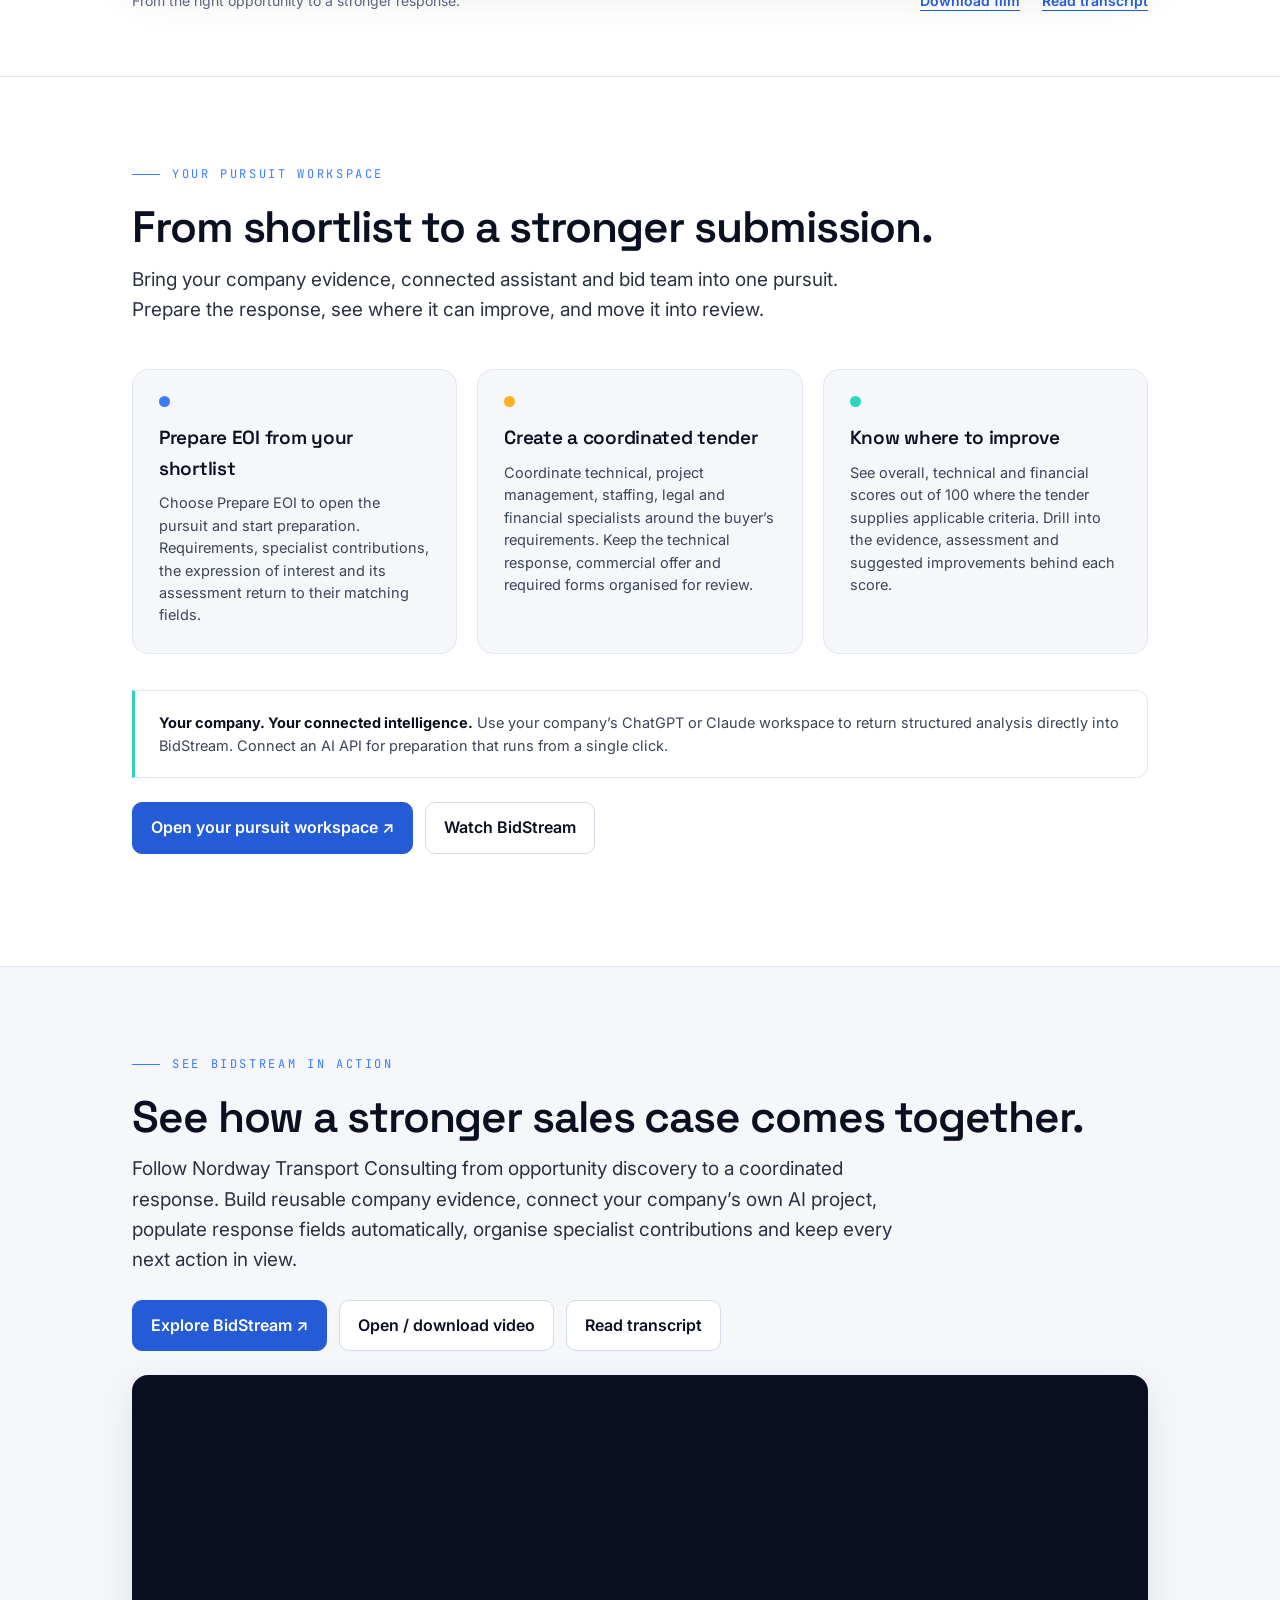
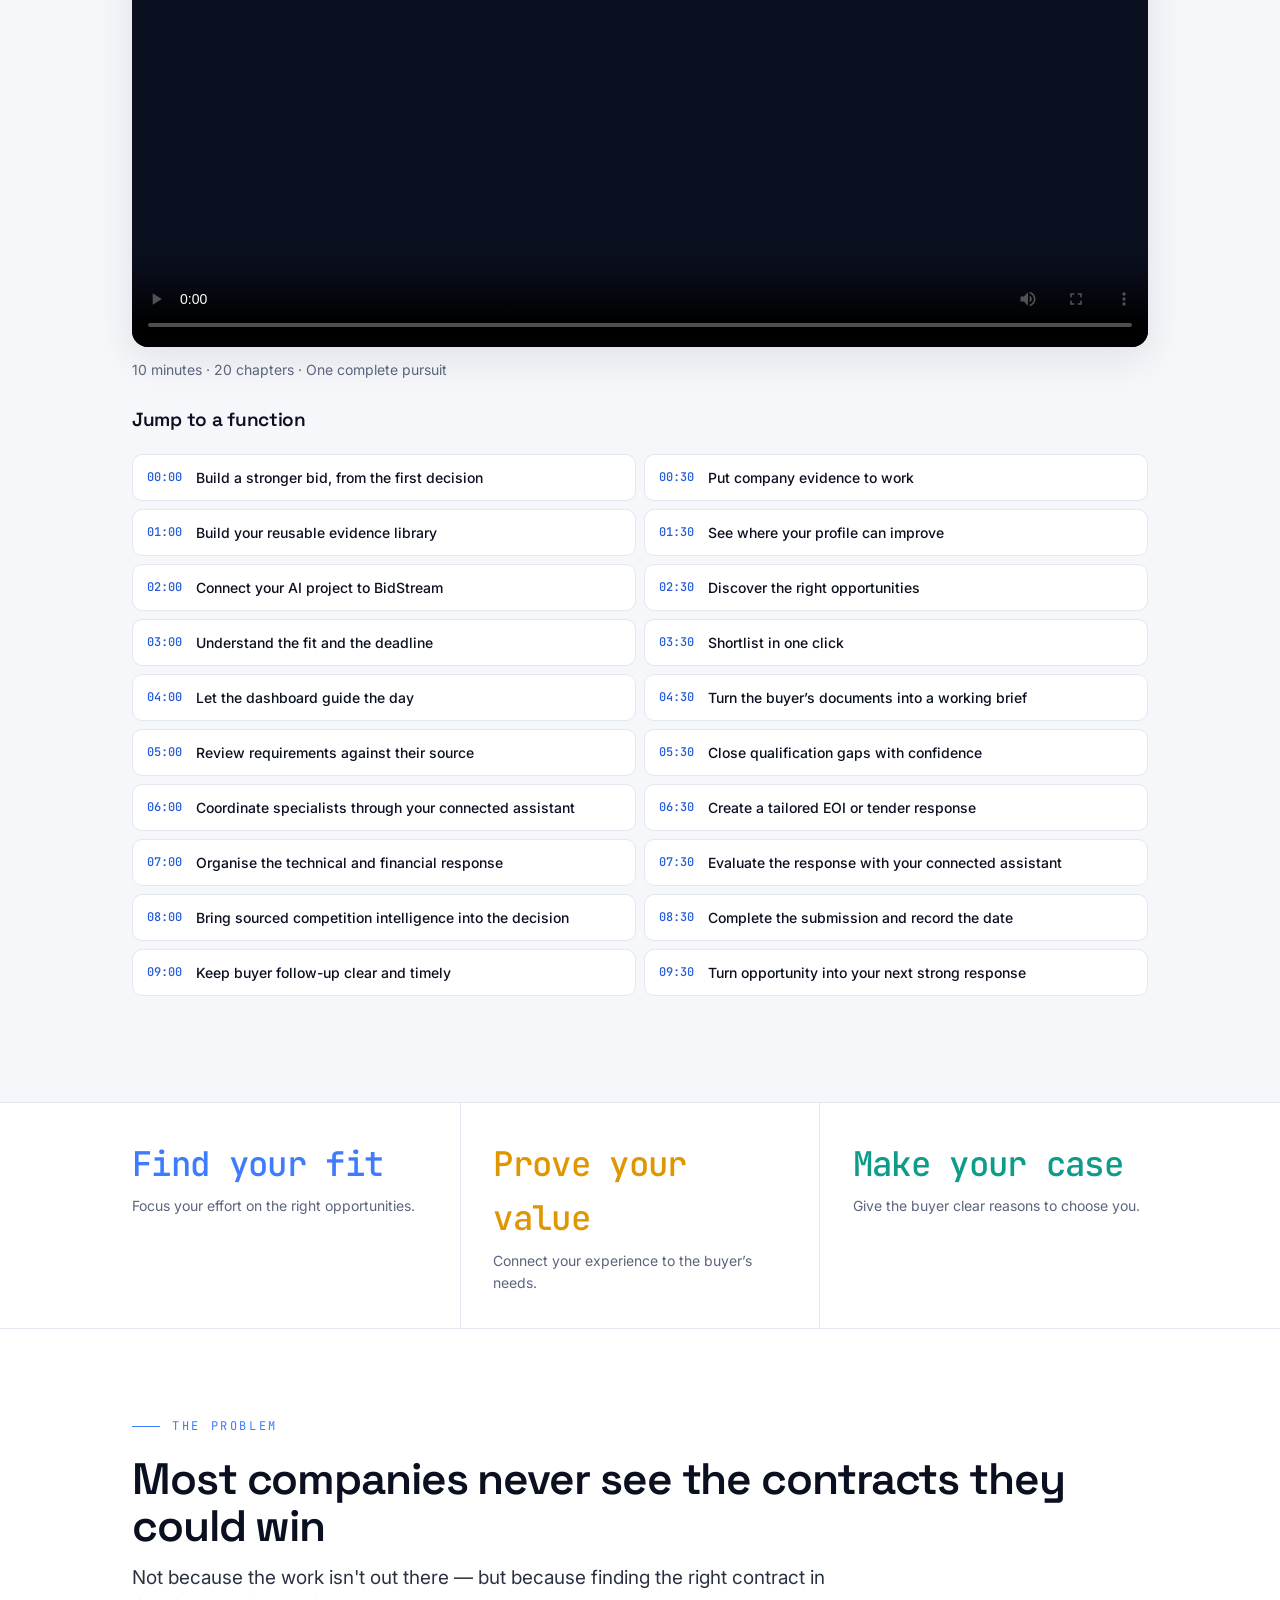
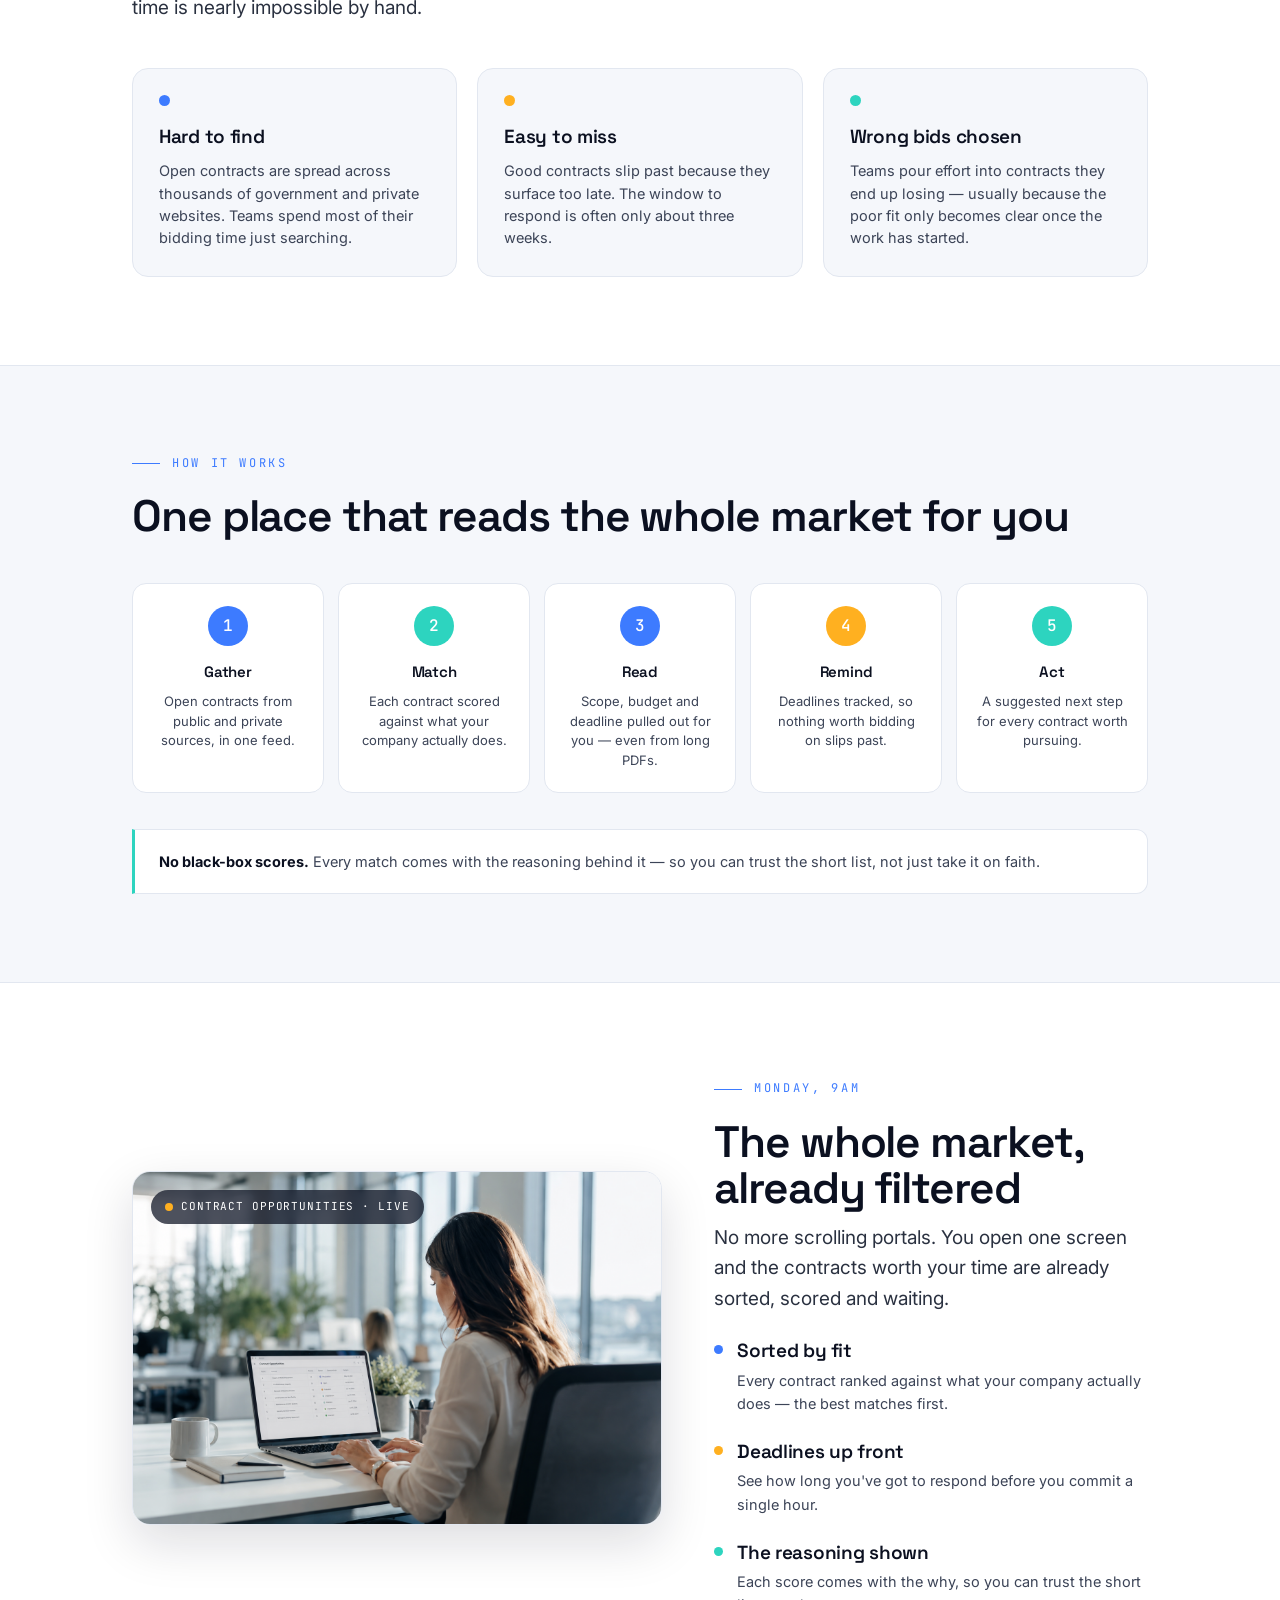
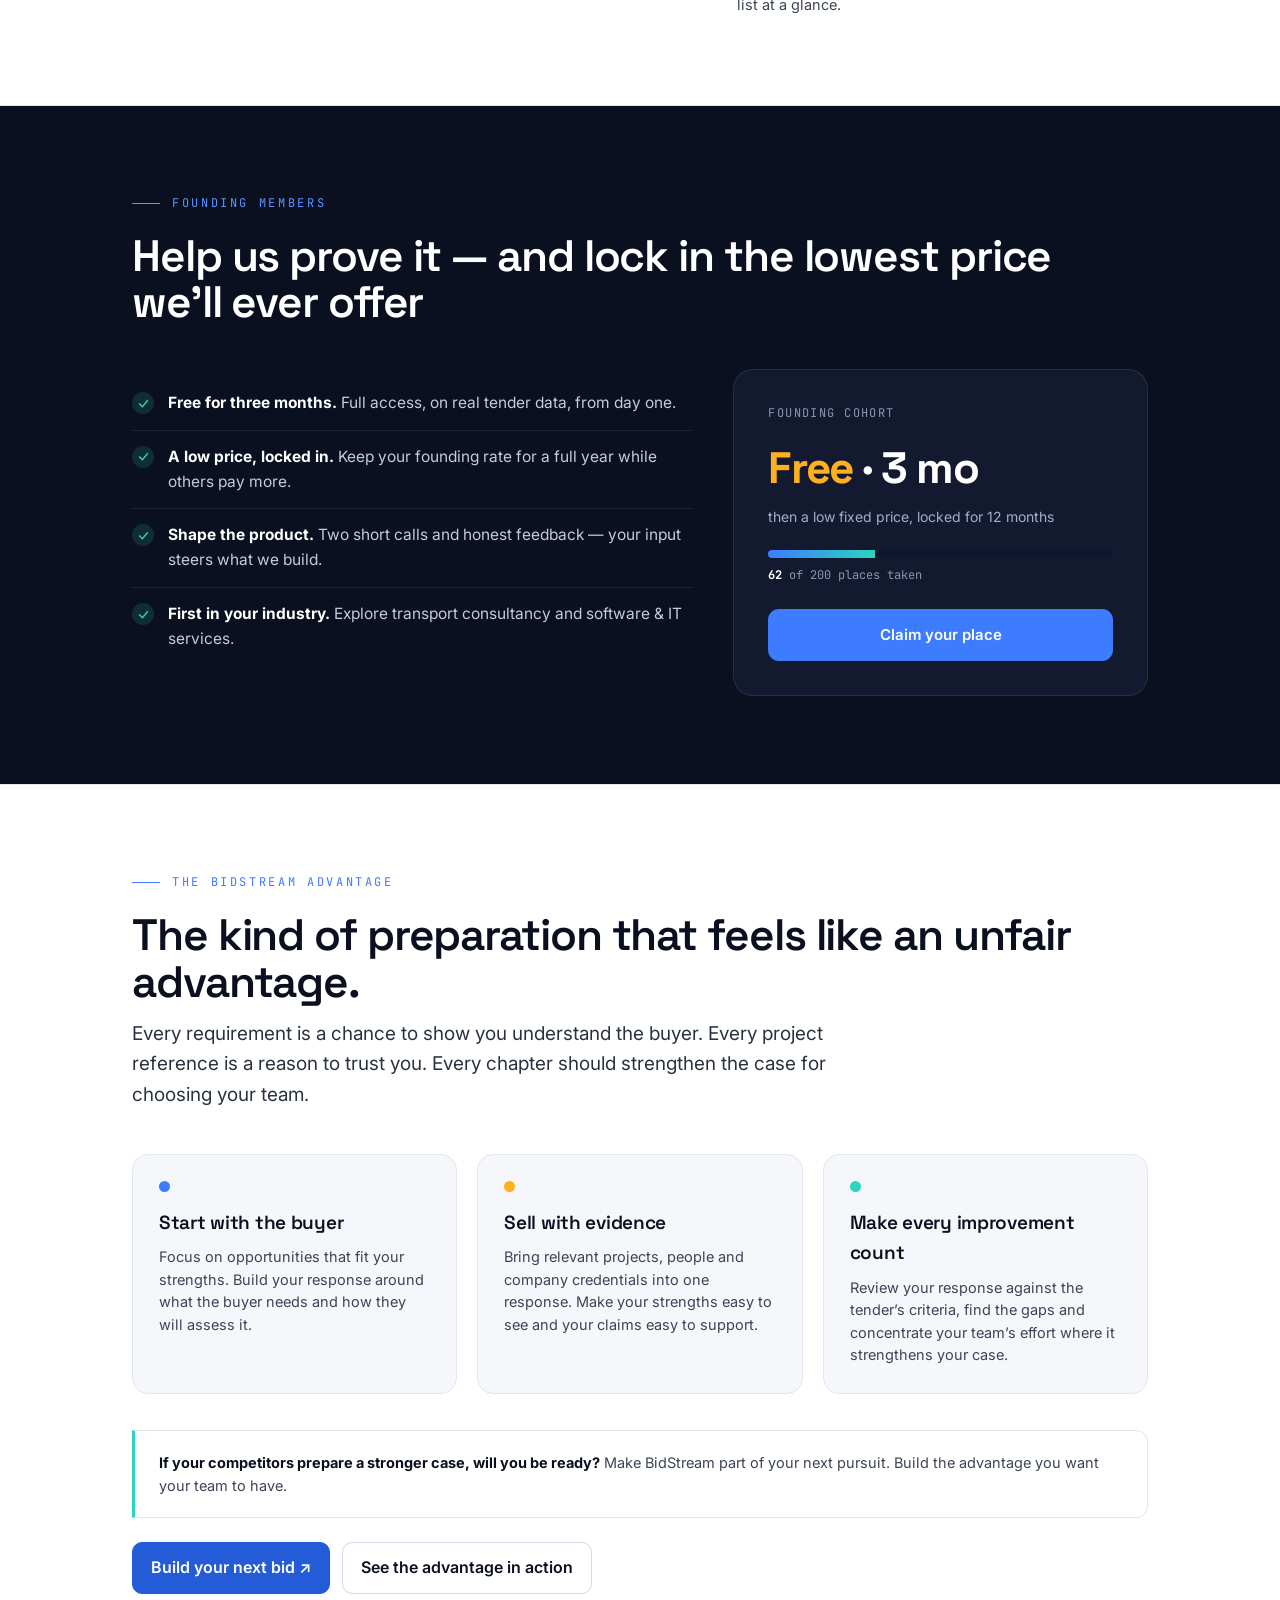
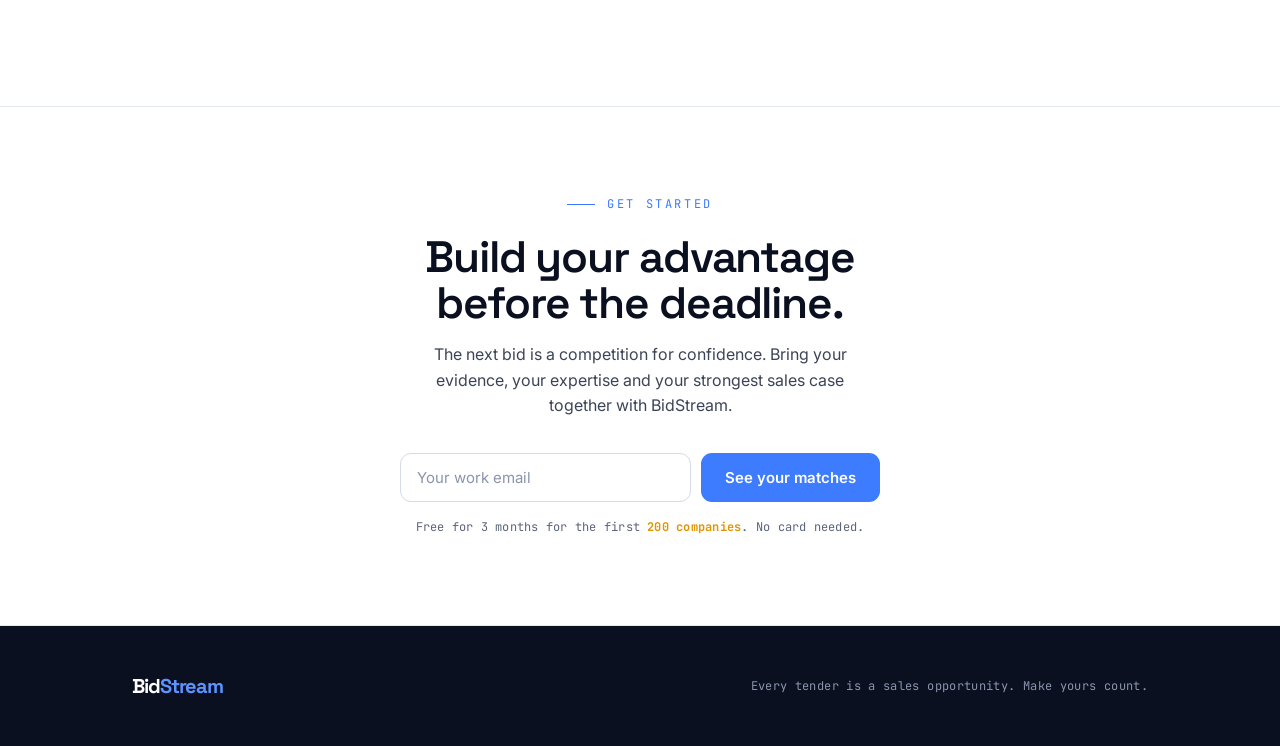
==== commit a8aa16a5: "Host the BidStream workspace on Pages and add document-led tender intake" ====
--- a/index.html
+++ b/index.html
@@ -175,7 +175,7 @@
 <nav>
   <div class="wrap">
     <div class="logo"><span class="b">Bid</span><span class="s">Stream</span></div>
-    <div class="tutorial-nav"><a class="navcta" href="https://bidstream-tender-intelligence.adam489451.chatgpt.site/?v=preparation-v12" target="_blank" rel="noopener">Open BidStream ↗</a><a class="tour-link" href="#brand-film">Watch BidStream</a><a href="#offer" class="navcta">Become a founding member</a></div>
+    <div class="tutorial-nav"><a class="navcta" href="./app/" target="_blank" rel="noopener">Open BidStream ↗</a><a class="tour-link" href="#brand-film">Watch BidStream</a><a href="#offer" class="navcta">Become a founding member</a></div>
   </div>
 </nav>
 
@@ -248,7 +248,7 @@
       <article class="card"><div class="node" style="background:var(--teal)"></div><h3>Know where to improve</h3><p>See overall, technical and financial scores out of 100 where the tender supplies applicable criteria. Drill into the evidence, assessment and suggested improvements behind each score.</p></article>
     </div>
     <div class="how-note"><p><b>Your company. Your connected intelligence.</b> Use your company’s ChatGPT or Claude workspace to return structured analysis directly into BidStream. Connect an AI API for preparation that runs from a single click.</p></div>
-    <div class="tutorial-actions"><a class="primary" href="https://bidstream-tender-intelligence.adam489451.chatgpt.site/?v=preparation-v12" target="_blank" rel="noopener">Open your pursuit workspace ↗</a><a href="#brand-film">Watch BidStream</a></div>
+    <div class="tutorial-actions"><a class="primary" href="./app/" target="_blank" rel="noopener">Open your pursuit workspace ↗</a><a href="#brand-film">Watch BidStream</a></div>
   </div>
 </section>
 
@@ -259,7 +259,7 @@
     <h2 id="tutorial-title">See how a stronger sales case comes together.</h2>
     <p class="lead">Follow Nordway Transport Consulting from opportunity discovery to a coordinated response. Build reusable company evidence, connect your company’s own AI project, populate response fields automatically, organise specialist contributions and keep every next action in view.</p>
     <div class="tutorial-actions">
-      <a class="primary" href="https://bidstream-tender-intelligence.adam489451.chatgpt.site/?v=preparation-v12" target="_blank" rel="noopener">Explore BidStream ↗</a>
+      <a class="primary" href="./app/" target="_blank" rel="noopener">Explore BidStream ↗</a>
       <a href="https://bidstream-tender-intelligence.adam489451.chatgpt.site/tutorial/bidstream-connected-workflow.mp4" target="_blank" rel="noopener">Open / download video</a>
       <a href="assets/tutorial/transcript.txt">Read transcript</a>
     </div>
@@ -421,7 +421,7 @@
       <p><b>If your competitors prepare a stronger case, will you be ready?</b> Make BidStream part of your next pursuit. Build the advantage you want your team to have.</p>
     </div>
     <div class="tutorial-actions">
-      <a class="primary" href="https://bidstream-tender-intelligence.adam489451.chatgpt.site/?v=preparation-v12" target="_blank" rel="noopener">Build your next bid ↗</a>
+      <a class="primary" href="./app/" target="_blank" rel="noopener">Build your next bid ↗</a>
       <a href="#walkthrough">See the advantage in action</a>
     </div>
   </div>
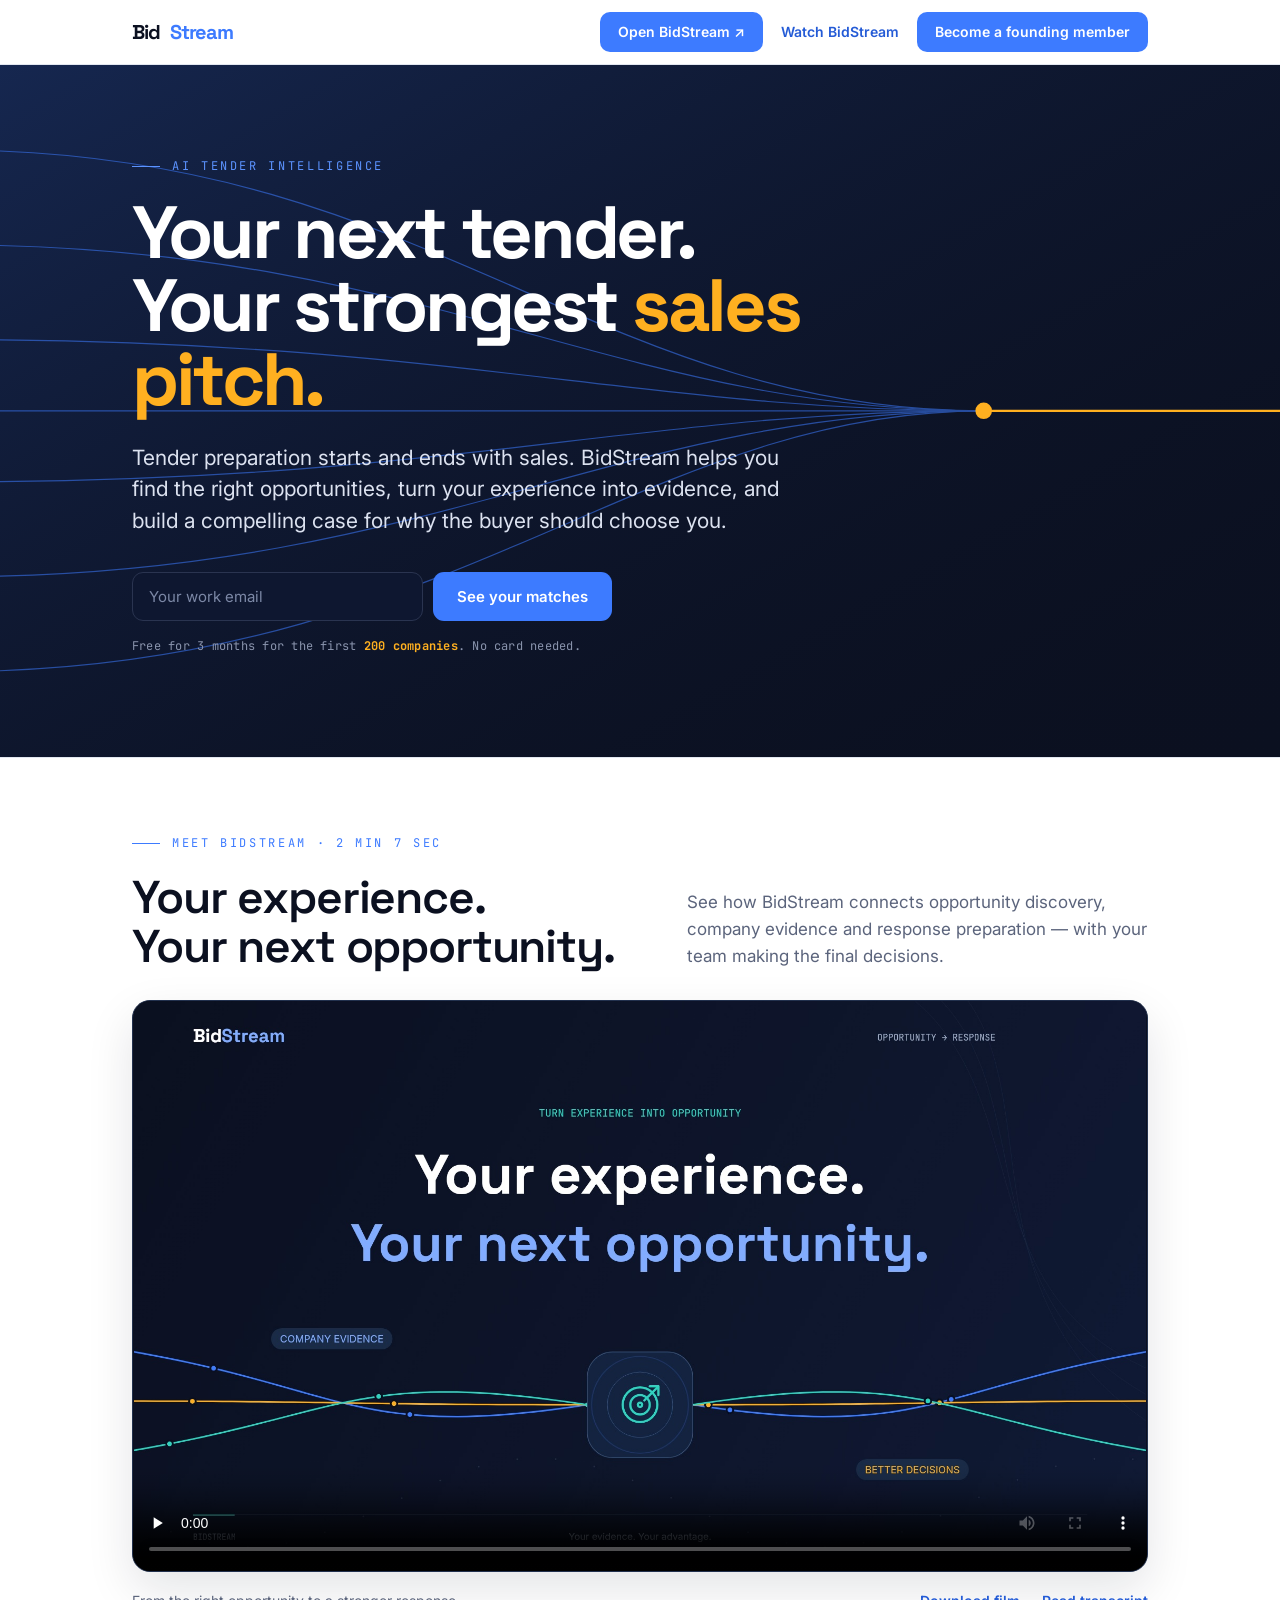
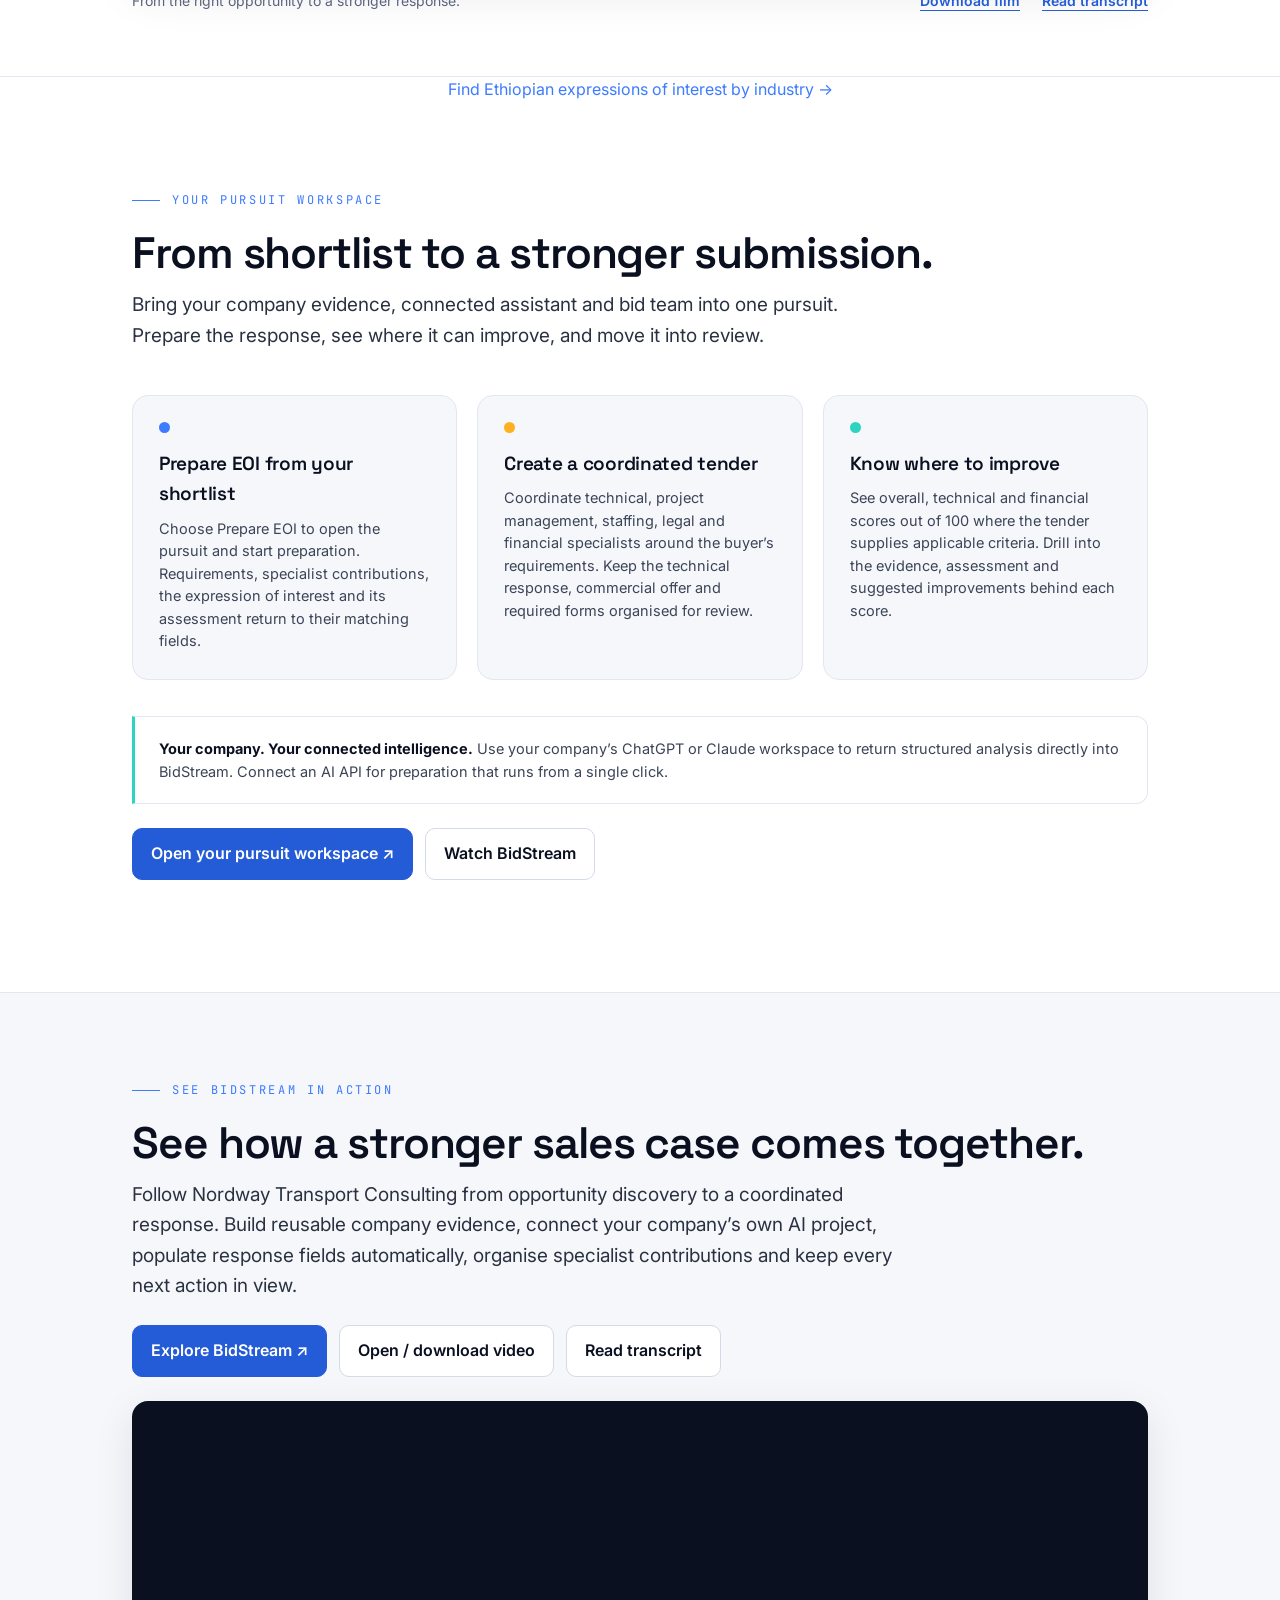
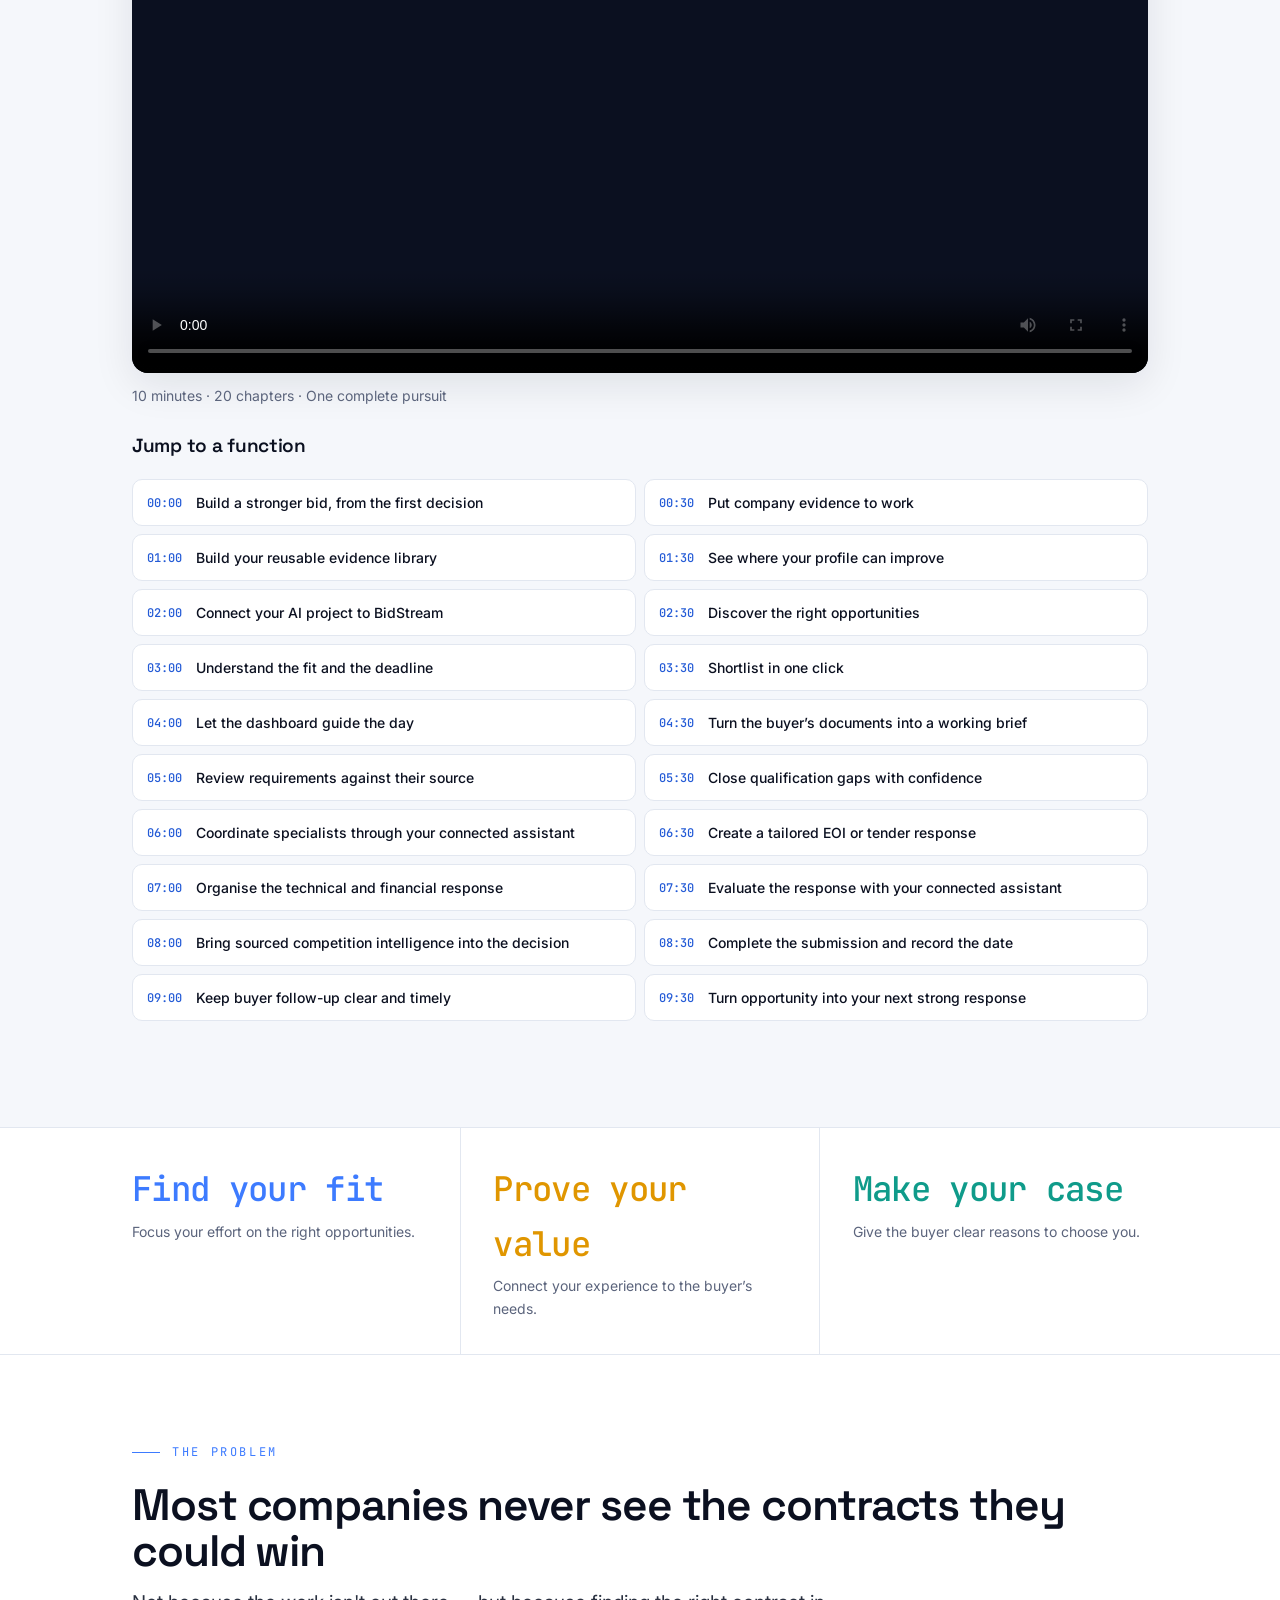
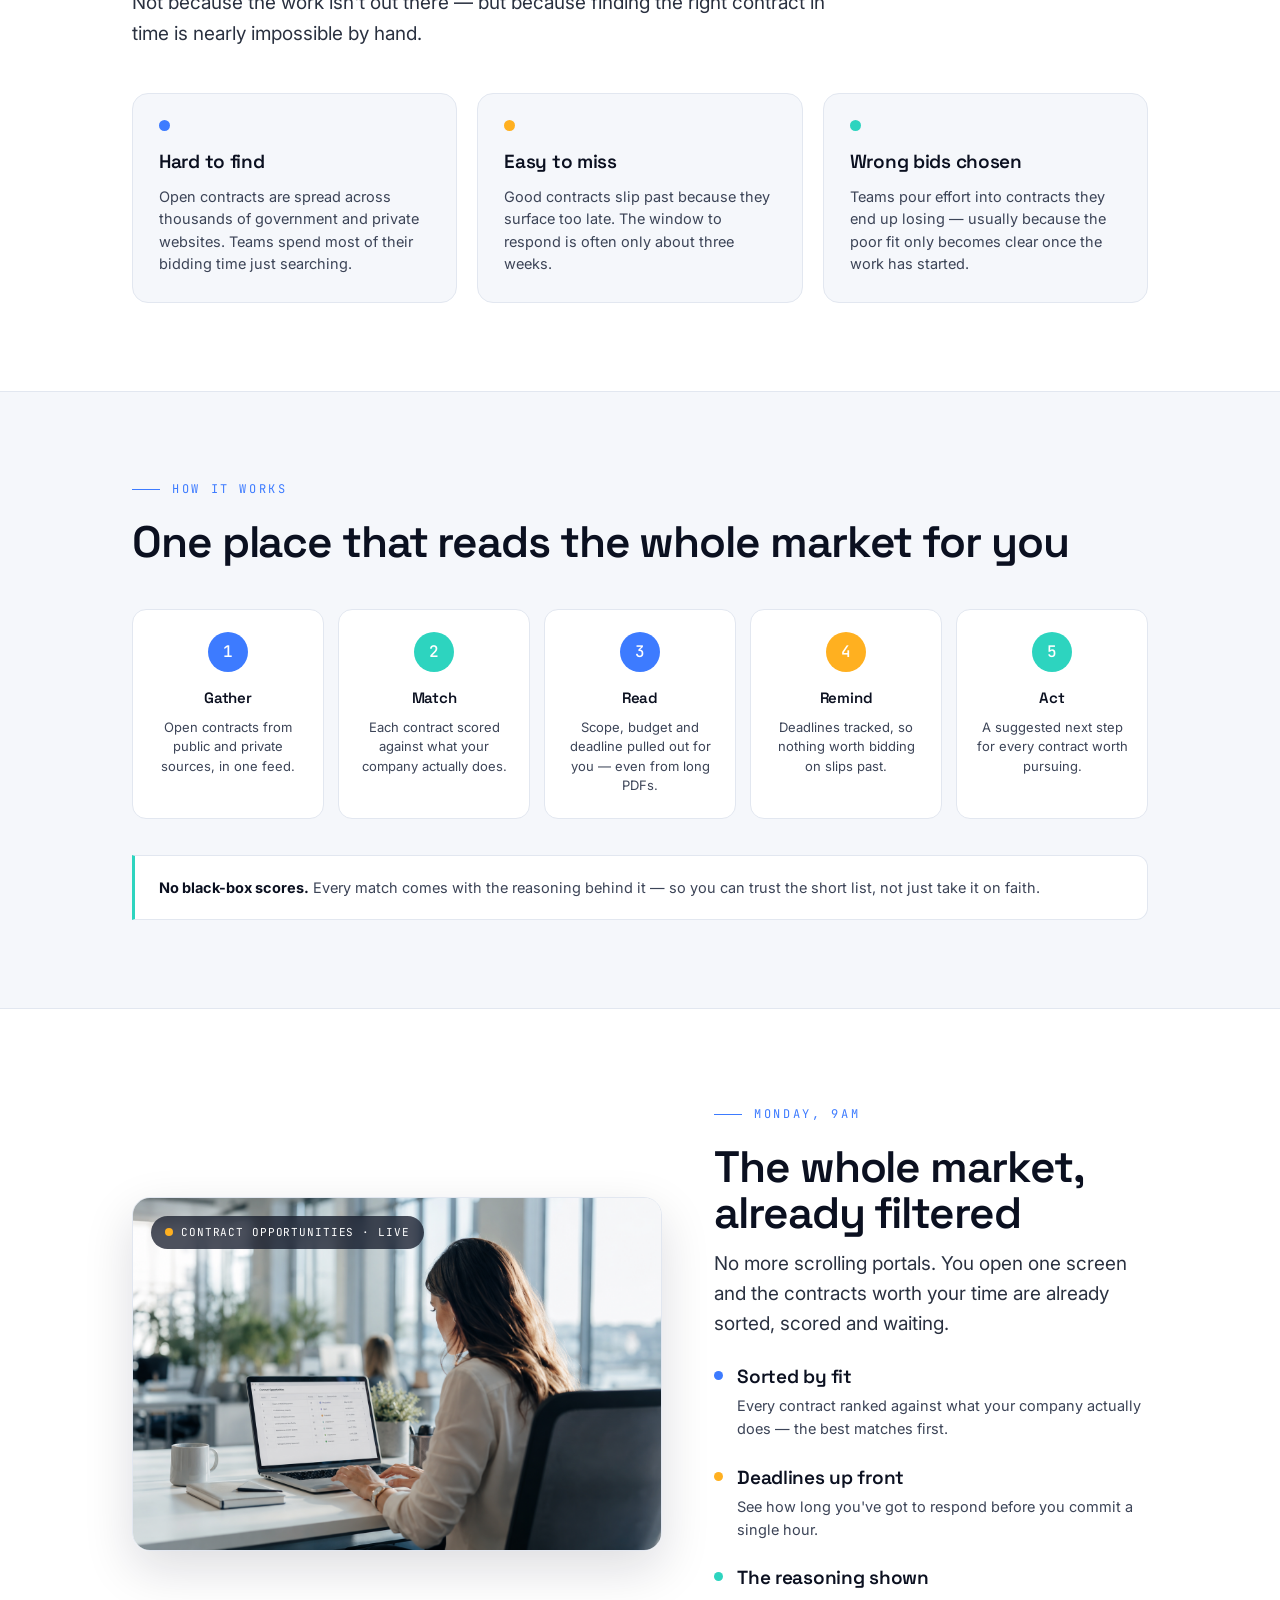
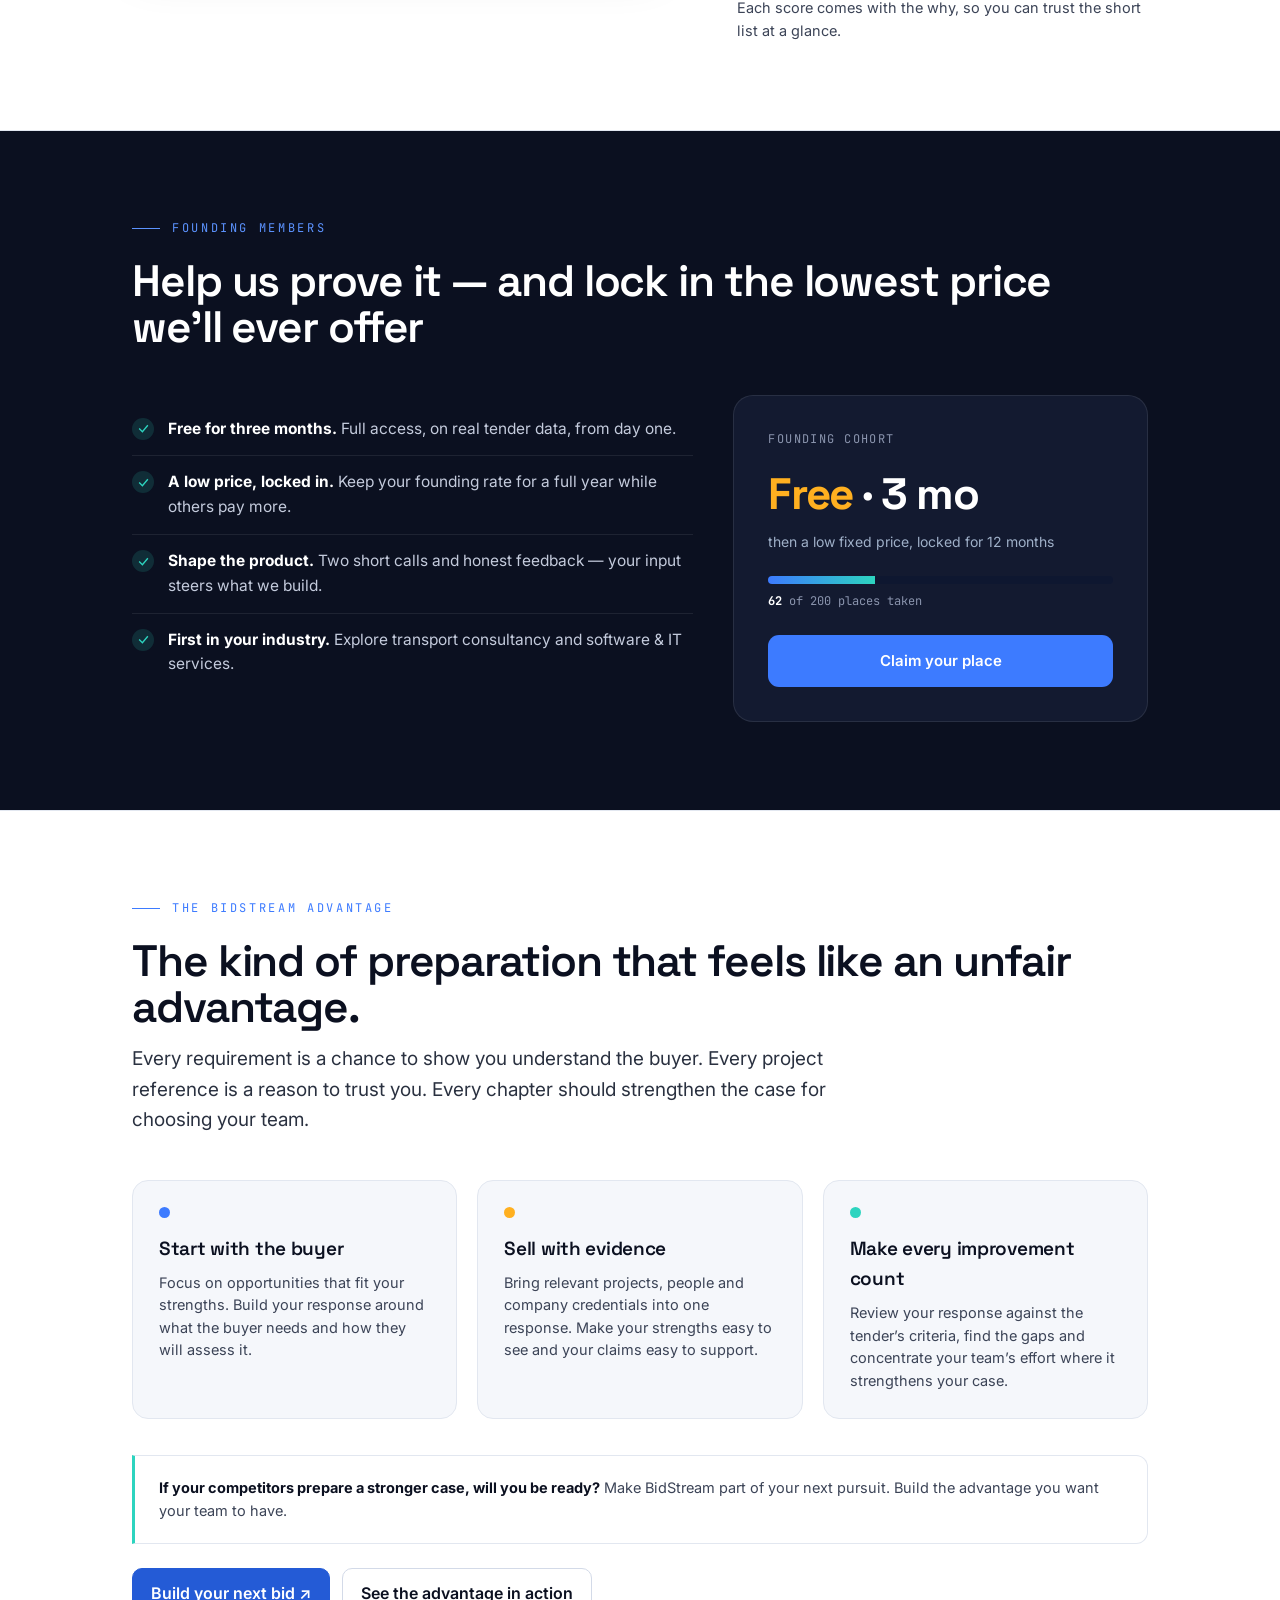
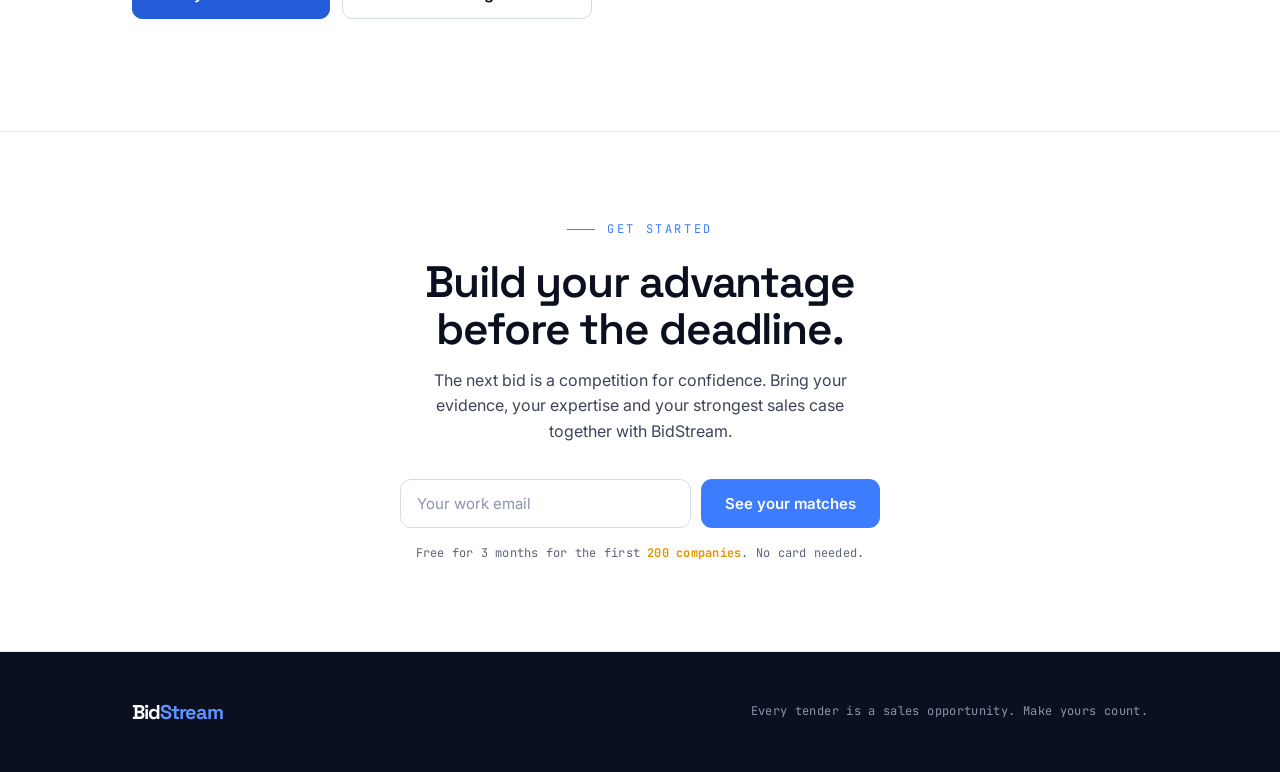
==== commit ab895085: "Publish a five-notice Ethiopia EOI preview by industry for ERPST" ====
--- a/index.html
+++ b/index.html
@@ -237,7 +237,7 @@
 </section>
 
 <!-- ===== CURRENT PRODUCT WORKFLOW ===== -->
-<section id="platform" aria-labelledby="platform-title" data-release="preparation-v12">
+<p style="text-align:center"><a href="./ethiopia/">Find Ethiopian expressions of interest by industry →</a></p><section id="platform" aria-labelledby="platform-title" data-release="preparation-v12">
   <div class="wrap">
     <div class="eyebrow">Your pursuit workspace</div>
     <h2 id="platform-title">From shortlist to a stronger submission.</h2>
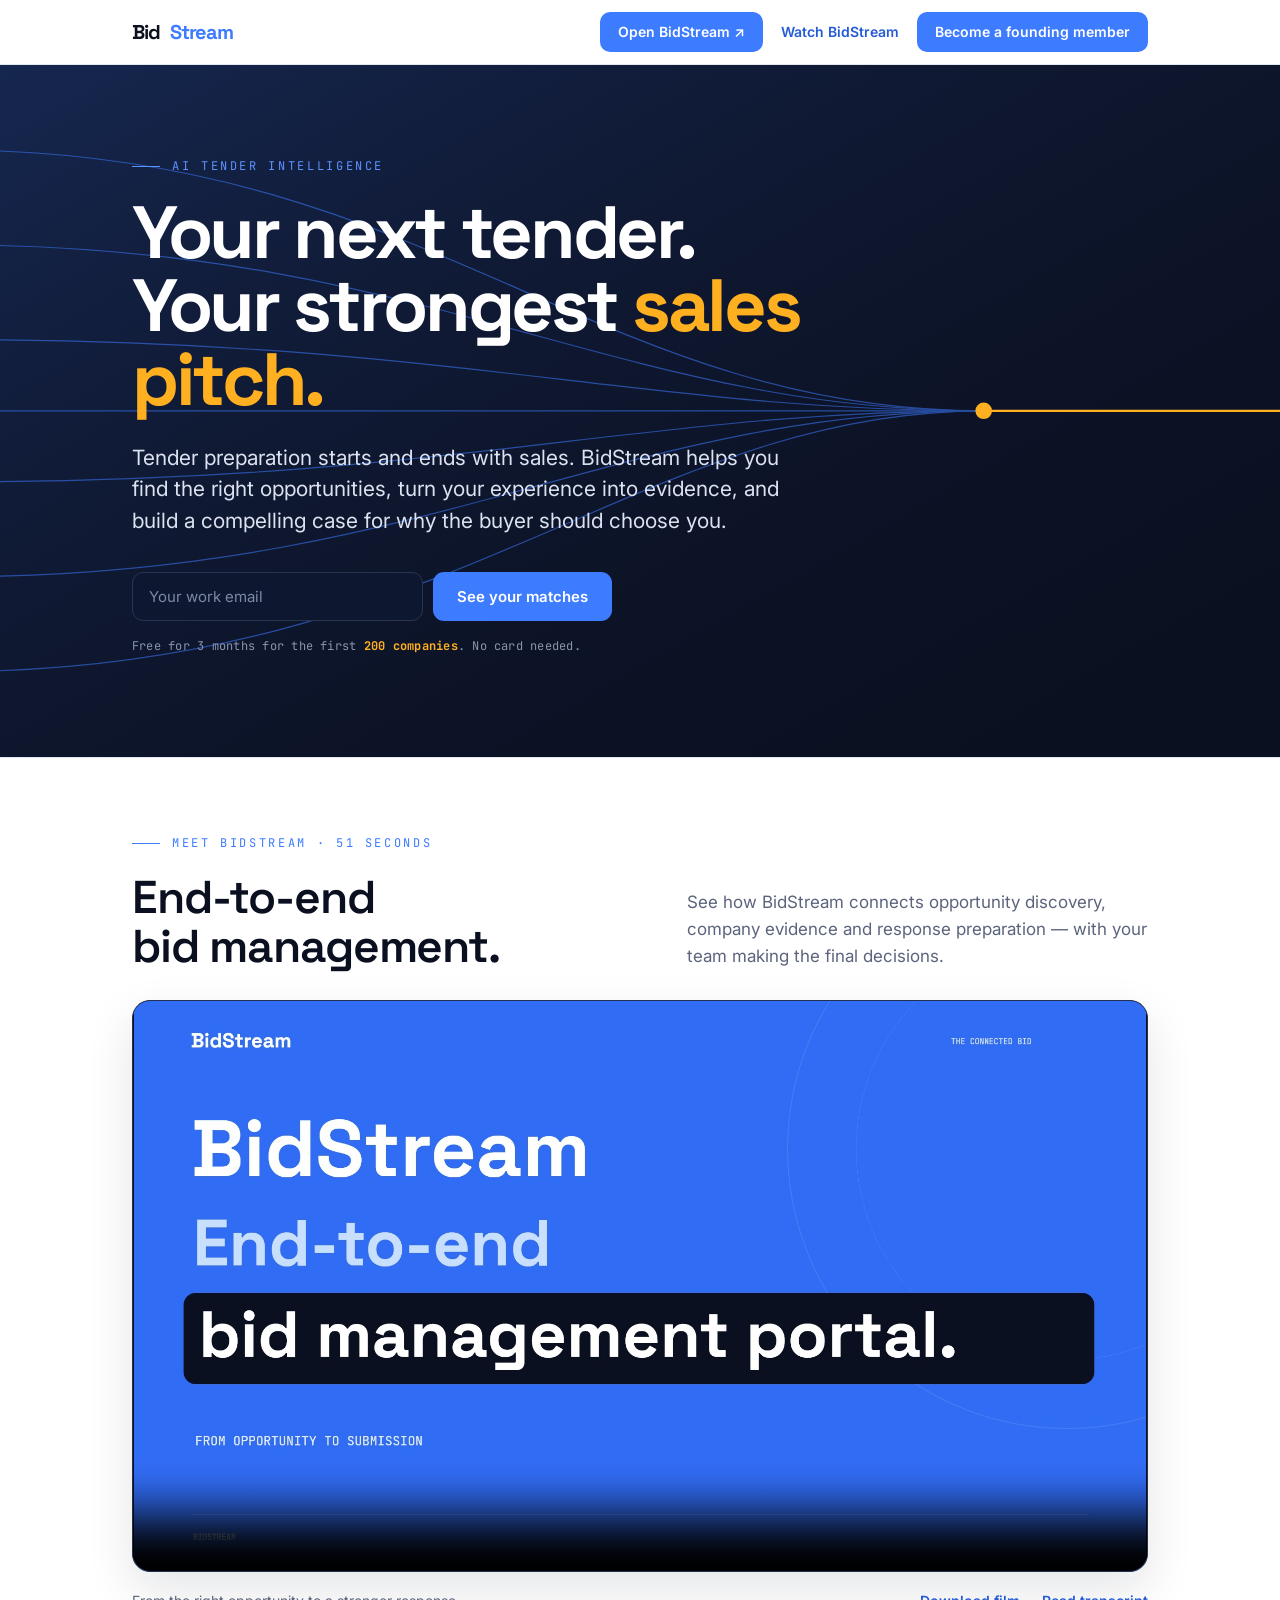
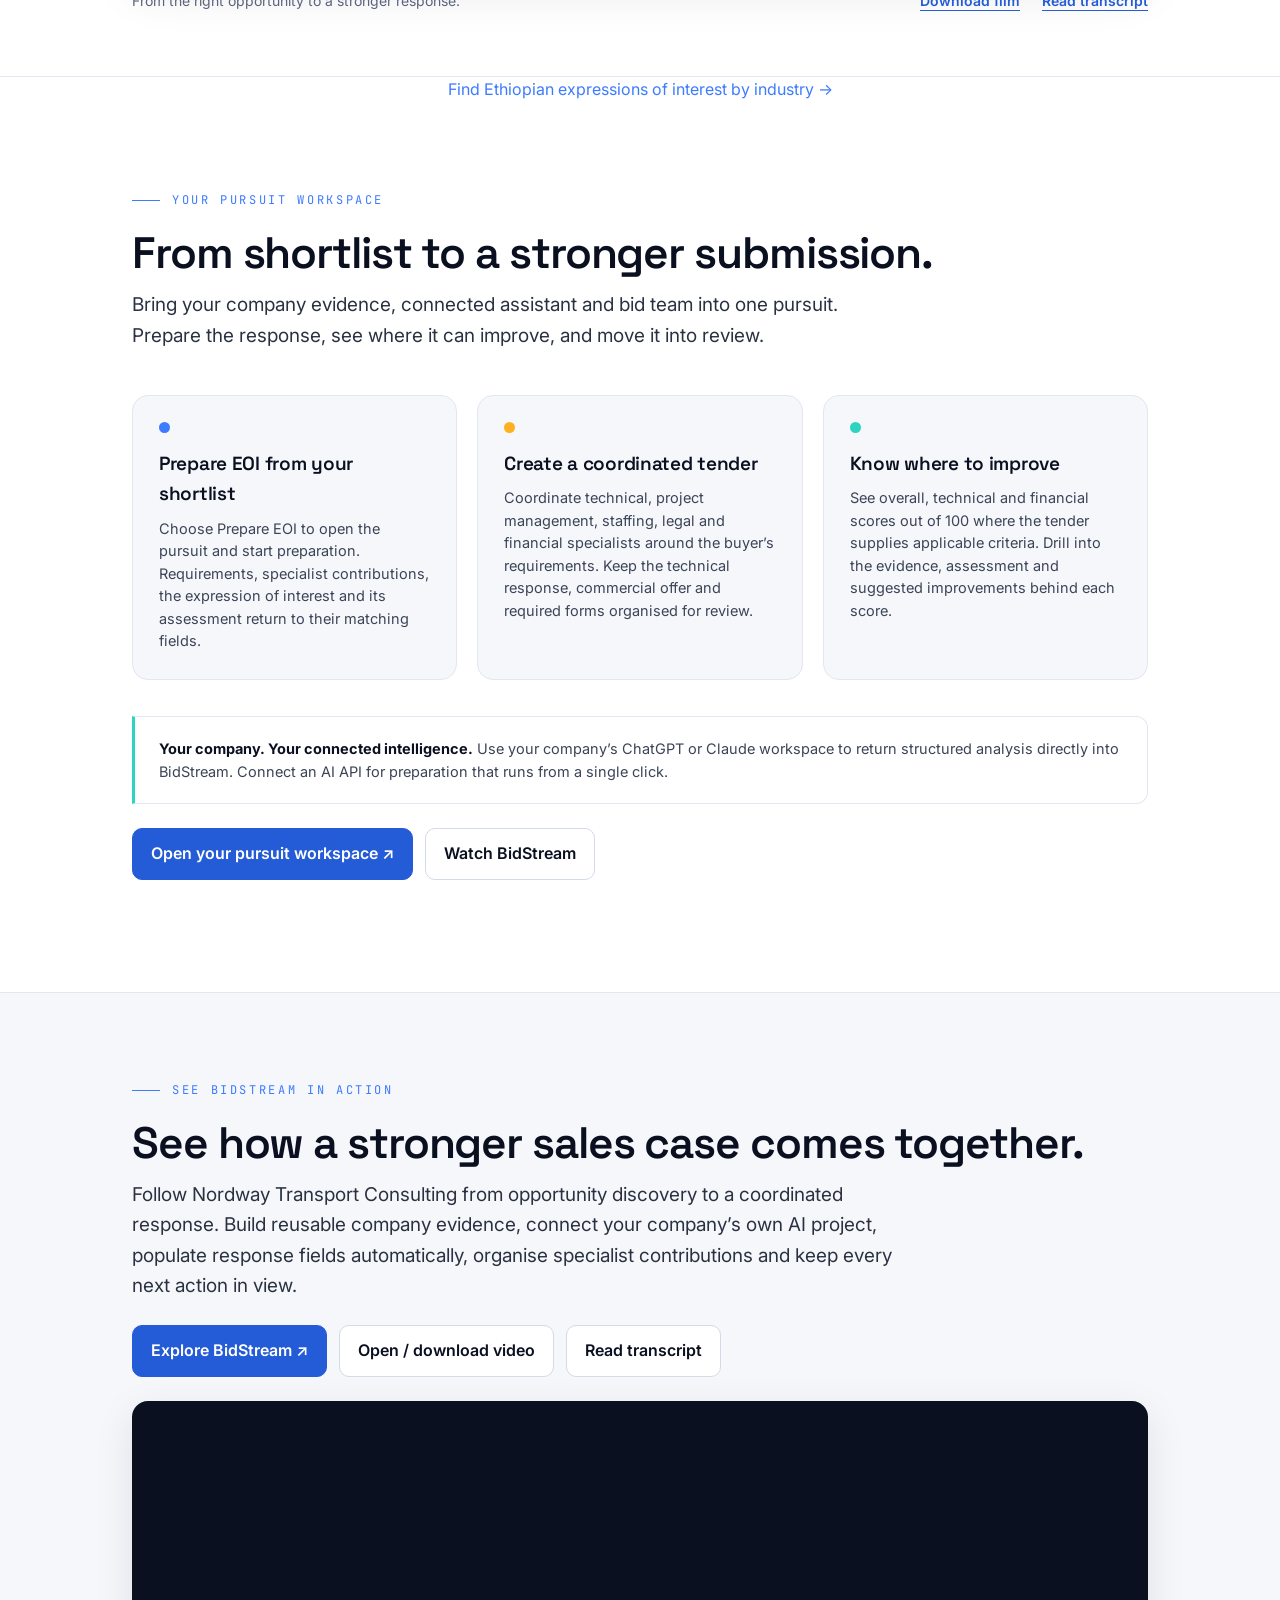
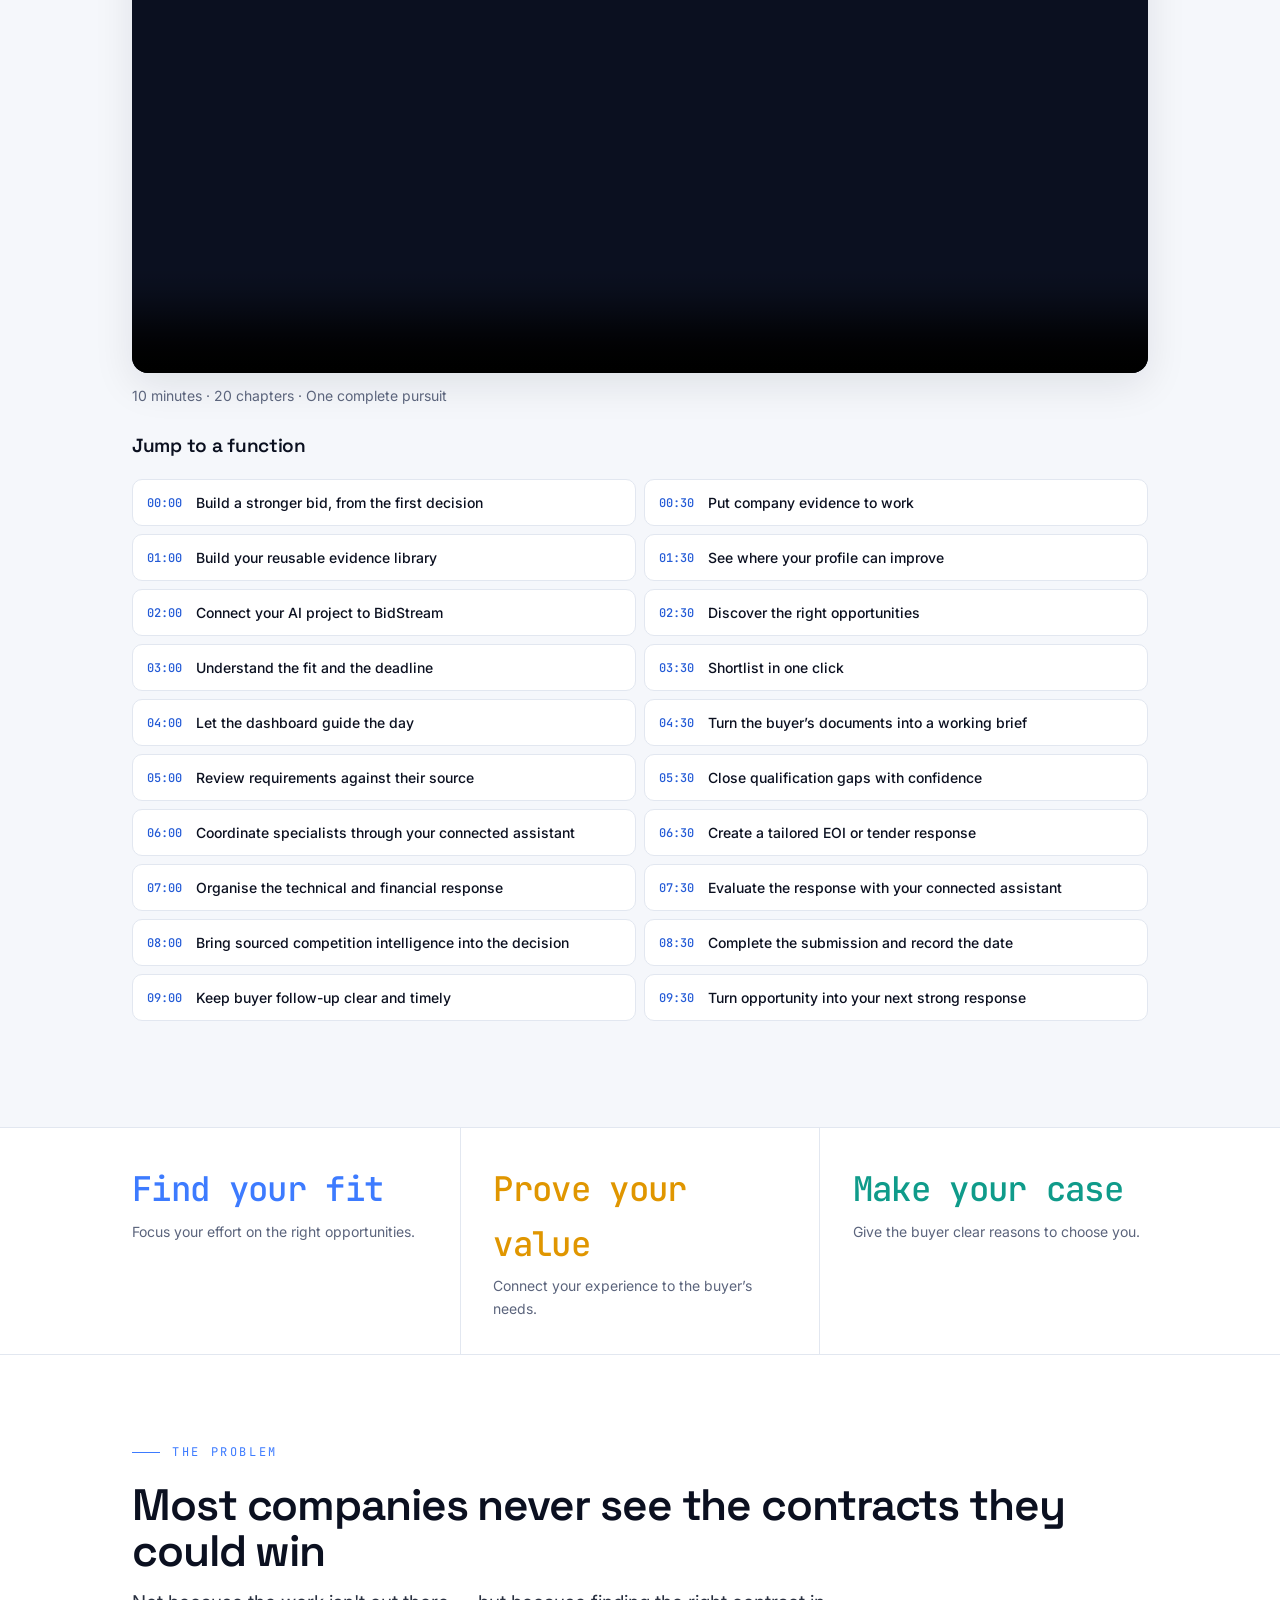
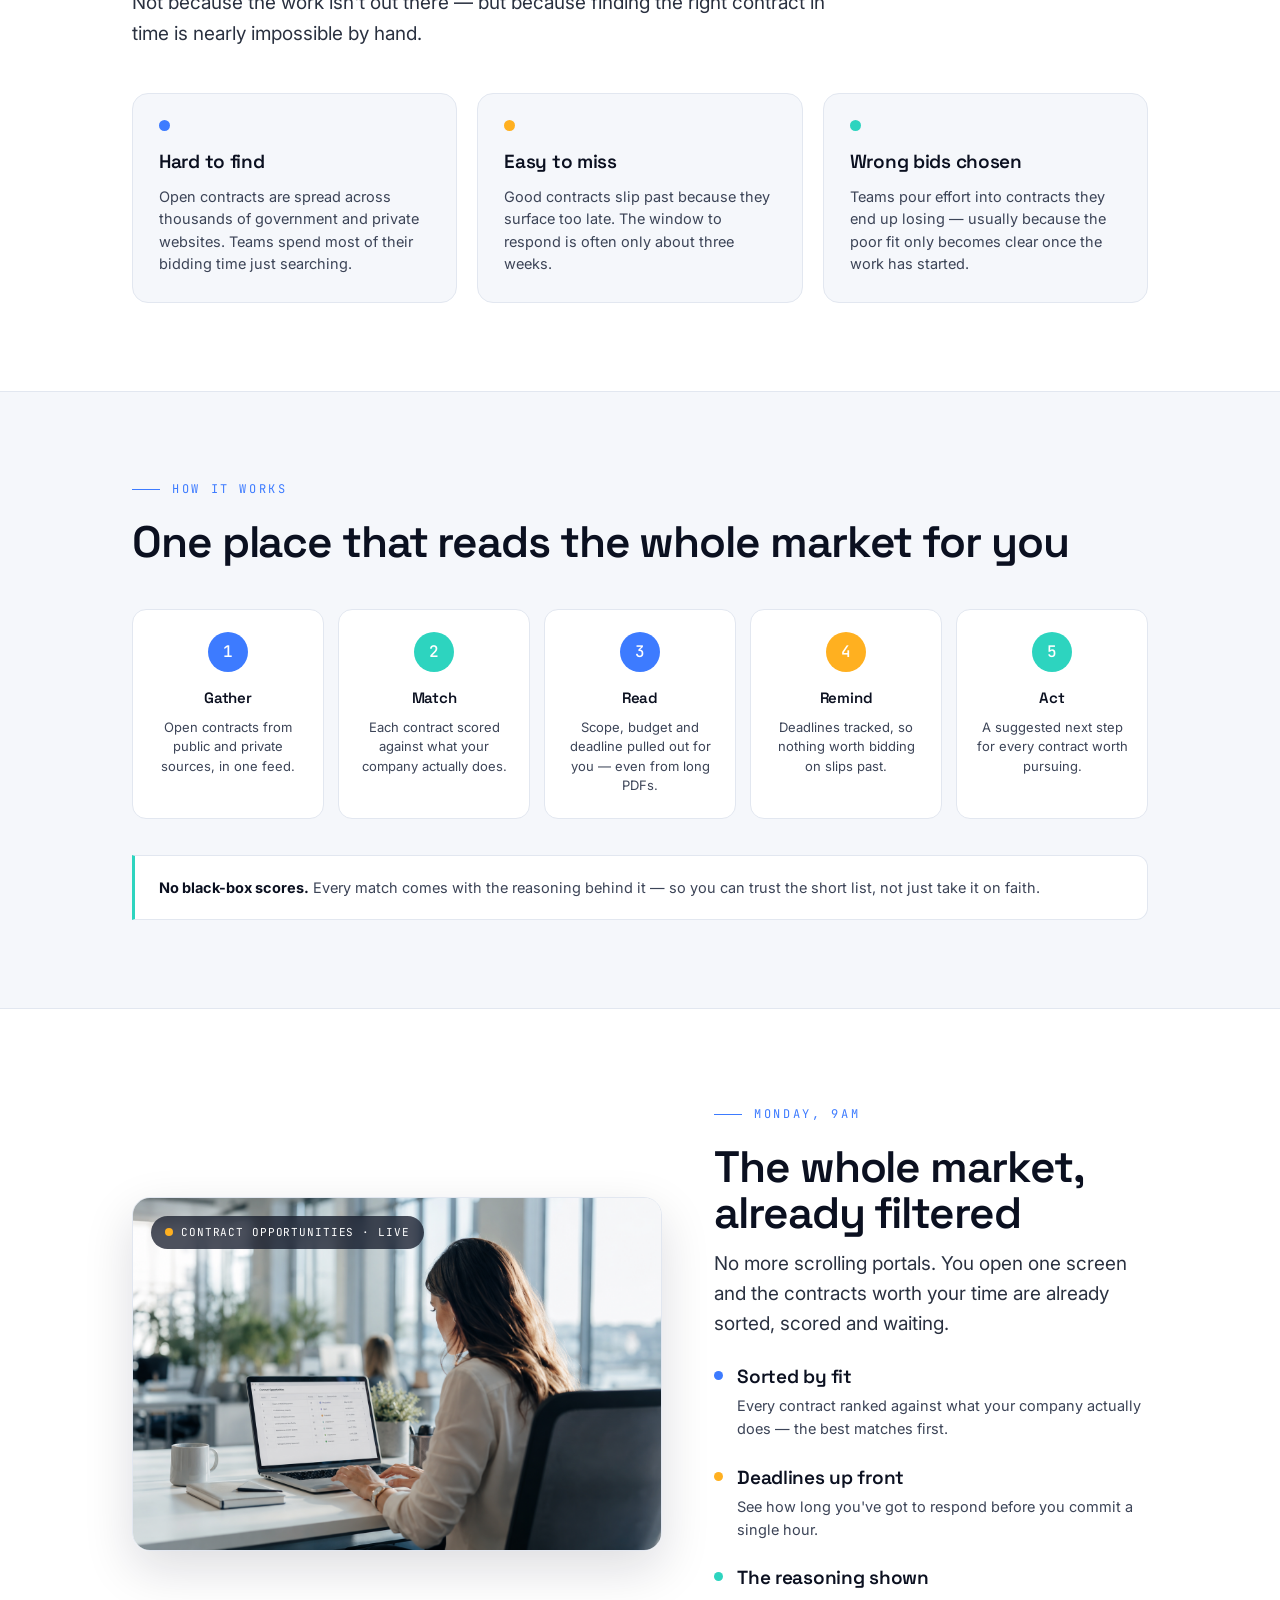
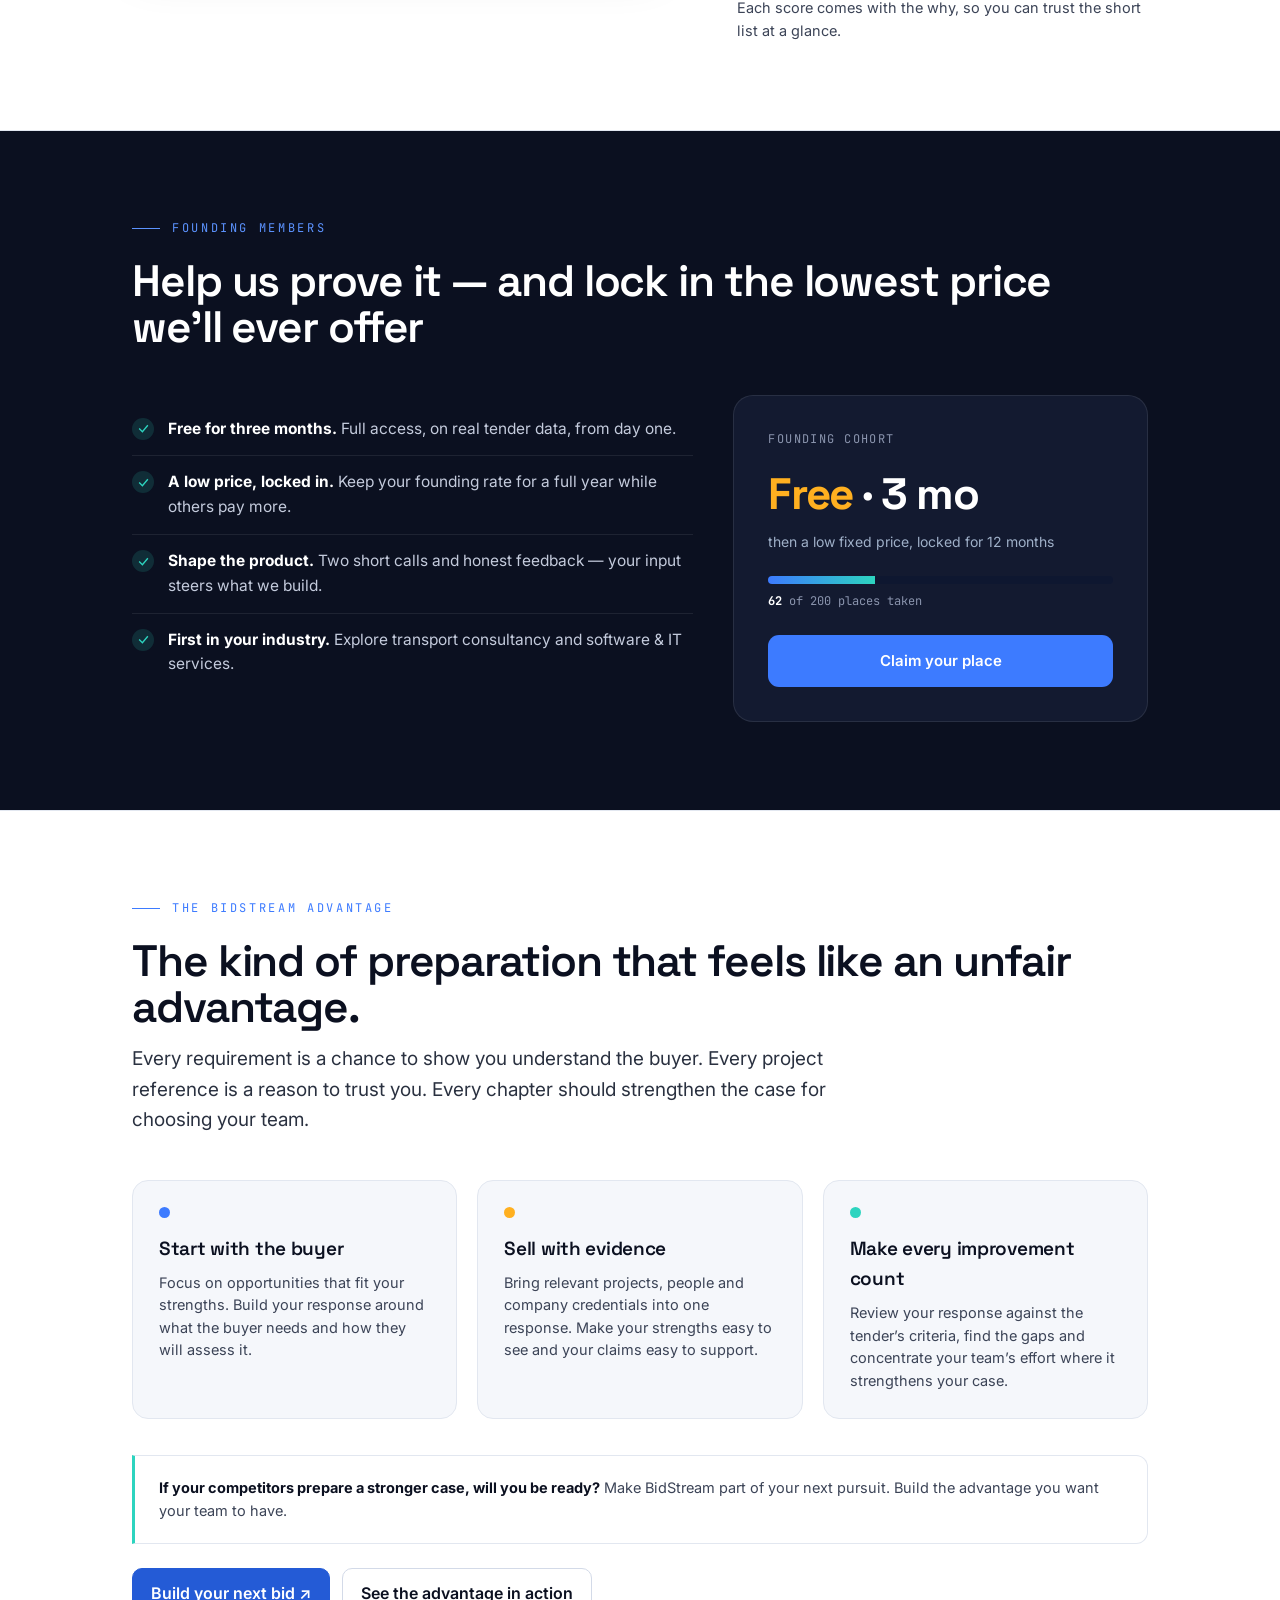
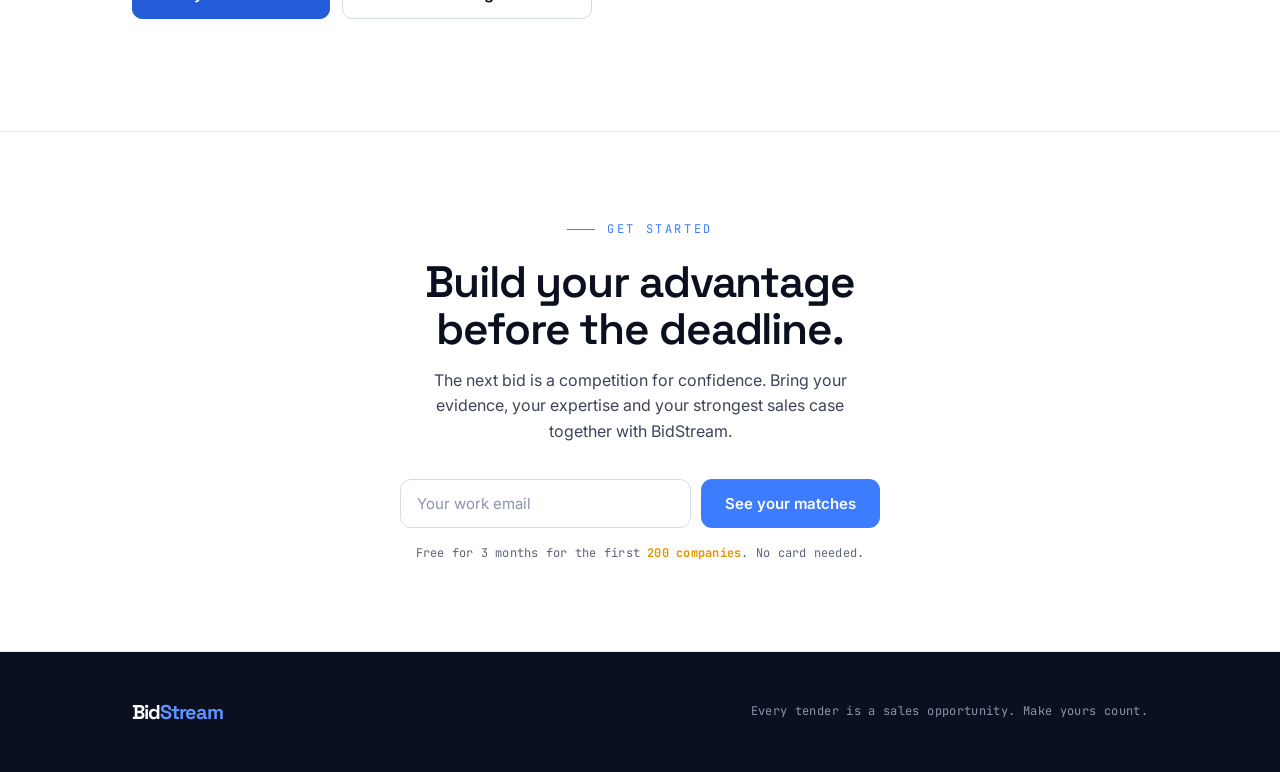
==== commit f1ec4b0a: "Publish corrected continuous-narration film on BidStream and ERPST" ====
--- a/index.html
+++ b/index.html
@@ -219,19 +219,19 @@
 <!-- ===== BIDSTREAM MOTION FILM ===== -->
 <section class="motion-film" id="brand-film" aria-labelledby="film-title">
   <div class="wrap">
-    <div class="eyebrow">Meet BidStream · 2 min 7 sec</div>
+    <div class="eyebrow">Meet BidStream · 51 seconds</div>
     <div class="motion-film-heading">
-      <h2 id="film-title">Your experience.<br>Your next opportunity.</h2>
+      <h2 id="film-title">End-to-end<br>bid management.</h2>
       <p>See how BidStream connects opportunity discovery, company evidence and response preparation — with your team making the final decisions.</p>
     </div>
-    <video id="bidstream-brand-film" class="motion-film-player" controls playsinline preload="none" width="1920" height="1080" poster="assets/motion/poster.jpg" aria-label="BidStream: Your experience. Your next opportunity. Two minutes and seven seconds.">
-      <source src="assets/motion/bidstream-advert.mp4?v=integration-icons-3" type="video/mp4">
-      <track kind="captions" src="assets/motion/captions.vtt?v=integration-icons-3" srclang="en" label="English captions">
-      Your browser does not support embedded video. <a href="assets/motion/bidstream-advert.mp4?v=integration-icons-3">Watch the film</a> or <a href="assets/motion/transcript.txt">read the transcript</a>.
+    <video id="bidstream-brand-film" class="motion-film-player" controls playsinline preload="none" width="1920" height="1080" poster="assets/motion/poster.jpg?v=restored-20261124" aria-label="BidStream: End-to-end bid management. 51-second film.">
+      <source src="assets/motion/bidstream-advert.mp4?v=restored-20261124" type="video/mp4">
+      <track kind="captions" src="assets/motion/captions.vtt?v=restored-20261124" srclang="en" label="English captions">
+      Your browser does not support embedded video. <a href="assets/motion/bidstream-advert.mp4?v=restored-20261124">Watch the film</a> or <a href="assets/motion/transcript.txt?v=restored-20261124">read the transcript</a>.
     </video>
     <div class="motion-film-footer">
       <p>From the right opportunity to a stronger response.</p>
-      <div class="motion-film-links"><a href="assets/motion/bidstream-advert.mp4?v=integration-icons-3" download>Download film</a><a href="assets/motion/transcript.txt">Read transcript</a></div>
+      <div class="motion-film-links"><a href="assets/motion/bidstream-advert.mp4?v=restored-20261124" download>Download film</a><a href="assets/motion/transcript.txt?v=restored-20261124">Read transcript</a></div>
     </div>
   </div>
 </section>
